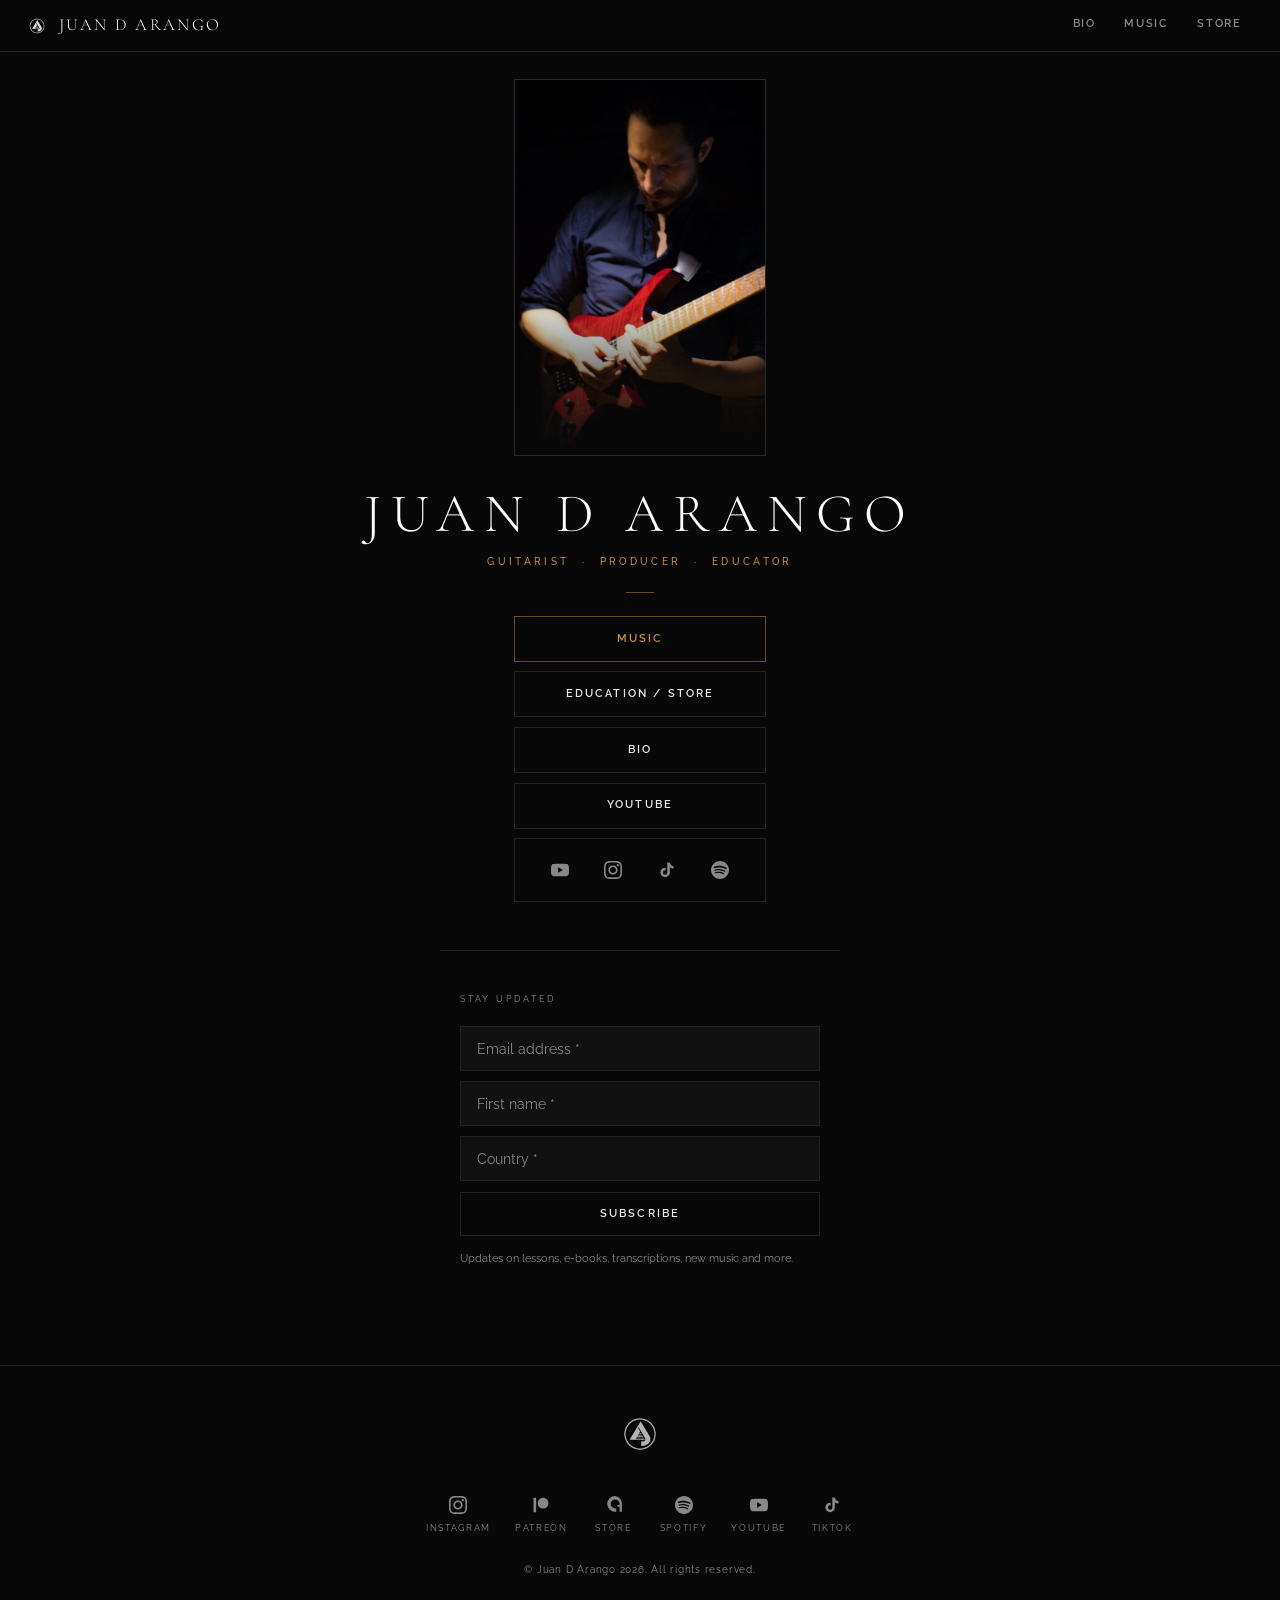
==== index.html @ b907aee5 "Add files via upload" ====
<!DOCTYPE html>
<html lang="en">
<head>
  <meta charset="utf-8" />
  <title>JUAN D ARANGO</title>
  <meta name="description" content="Guitarist, Producer and Educator" />
  <meta name="viewport" content="width=device-width, initial-scale=1.0" />
  <link rel="icon" type="image/png" href="favicon-32x32.png" sizes="32x32" />
  <link rel="apple-touch-icon" href="apple-touch-icon.png" />
  <link rel="preconnect" href="https://fonts.googleapis.com" />
  <link rel="preconnect" href="https://fonts.gstatic.com" crossorigin />
  <link href="https://fonts.googleapis.com/css2?family=Cormorant+Garamond:wght@300;400;600&family=Raleway:wght@300;400;500;600&display=swap" rel="stylesheet" />
  <link rel="stylesheet" href="style.css" />
  <style>

    /* ── NAV BRAND NAME ── */
    .nav-brand {
      font-family: 'Cormorant Garamond', serif;
      font-size: 1.05rem;
      font-weight: 300;
      letter-spacing: 0.14em;
      text-transform: uppercase;
      color: #fff;
      white-space: nowrap;
      line-height: 1;
    }

    /* On very small screens hide the brand text so nav links fit */
    @media (max-width: 420px) {
      .nav-brand { display: none; }
    }

    /* ── HERO ── */
    .hero {
      min-height: 100vh;
      display: flex; flex-direction: column;
      align-items: center; justify-content: center;
      padding: 80px 1.25rem 3rem;
      text-align: center;
    }

    /* Photo frame */
    .hero-photo-wrap {
      position: relative;
      /* fluid: grows to 250px max, shrinks on small screens */
      width: min(250px, 72vw);
      aspect-ratio: 250 / 318;
      margin-bottom: 2rem;
      animation: fadeUp 0.9s ease both;
      flex-shrink: 0;
    }
    .hero-photo-wrap::before {
      content: ''; position: absolute; inset: -1px;
      border: 1px solid #2a2a2a; pointer-events: none; z-index: 1;
    }
    .hero-photo-wrap::after {
      content: ''; position: absolute;
      bottom: 0; left: 0; right: 0; height: 45%;
      background: linear-gradient(to top, var(--bg) 5%, transparent);
      z-index: 2;
    }
    .hero-photo {
      width: 100%; height: 100%;
      object-fit: cover; object-position: center 15%;
      display: block; filter: grayscale(10%);
    }

    /* Text block */
    .hero-content { animation: fadeUp 0.9s 0.2s ease both; width: 100%; }

    @keyframes fadeUp {
      from { opacity: 0; transform: translateY(16px); }
      to   { opacity: 1; transform: translateY(0); }
    }

    .hero-name {
      font-family: 'Cormorant Garamond', serif;
      font-size: clamp(1.8rem, 6.5vw, 3.4rem);
      font-weight: 300; letter-spacing: 0.18em;
      color: #fff; text-transform: uppercase; line-height: 1;
    }
    .hero-sub {
      margin-top: 0.65rem; font-size: clamp(0.55rem, 1.8vw, 0.65rem);
      font-weight: 500; letter-spacing: 0.32em;
      text-transform: uppercase; color: var(--accent);
    }
    .hero-divider {
      width: 28px; height: 1px; background: var(--accent);
      margin: 1.4rem auto; opacity: 0.5;
    }

    /* Button column */
    .btn-group {
      display: flex; flex-direction: column;
      align-items: center; gap: 0.6rem;
      animation: fadeUp 0.9s 0.32s ease both;
      width: 100%;
    }
    .hero-btn {
      display: flex; align-items: center; justify-content: center;
      /* fluid width: fills screen on mobile, caps at 252px on desktop */
      width: min(252px, 88vw);
      padding: 0.72rem 1.5rem; min-height: 46px;
      font-family: 'Raleway', sans-serif;
      font-size: clamp(0.6rem, 2vw, 0.68rem);
      font-weight: 600; letter-spacing: 0.2em;
      text-transform: uppercase; text-decoration: none;
      color: var(--text); border: 1px solid var(--border);
      background: transparent; cursor: pointer;
      transition: border-color 0.2s, background 0.2s, color 0.2s;
      -webkit-tap-highlight-color: transparent;
    }
    .hero-btn:hover,
    .hero-btn:active { border-color: var(--accent); background: var(--accent-dim); color: #fff; }
    .hero-btn-accent { border-color: rgba(200,146,58,0.5); color: var(--accent); }

    /* Subscribe section below hero */
    .subscribe-section {
      max-width: 400px; width: 100%;
      margin: 0 auto; padding: 2.5rem 1.25rem 5rem;
      border-top: 1px solid var(--border);
    }
    .subscribe-section .label { margin-bottom: 1.2rem; }
    .subscribe-form {
      display: flex; flex-direction: column; gap: 0.65rem; width: 100%;
    }
    /* inputs: 1rem font-size prevents iOS auto-zoom */
    .form-input {
      background: #111; border: 1px solid var(--border); color: var(--text);
      padding: 0.75rem 1rem; font-family: 'Raleway', sans-serif;
      font-size: 1rem; width: 100%; outline: none;
      transition: border-color 0.2s;
      -webkit-appearance: none; border-radius: 0;
    }
    .form-input:focus { border-color: var(--accent); }
    .form-input::placeholder { color: var(--muted); font-size: 0.88rem; }
    .subscribe-note { font-size: 0.68rem; color: var(--muted); margin-top: 0.3rem; line-height: 1.5; }


    /* ── HERO SOCIAL ICONS ROW ── */
    .hero-socials {
      display: flex;
      align-items: center;
      justify-content: center;
      gap: 0.6rem;
      /* same width as the buttons above */
      width: min(252px, 88vw);
      /* match the button border to visually frame them */
      border: 1px solid var(--border);
      padding: 0.55rem 0;
      margin-top: 0;
    }
    .hero-social-link {
      display: flex; align-items: center; justify-content: center;
      width: 44px; height: 44px;
      color: var(--muted);
      border-bottom: none !important;
      transition: color 0.2s;
      -webkit-tap-highlight-color: transparent;
      flex-shrink: 0;
    }
    .hero-social-link:hover,
    .hero-social-link:active { color: var(--accent); }
    .hero-social-link svg {
      width: 18px; height: 18px; fill: currentColor;
      pointer-events: none;
    }

    /* Tighten subscribe padding on small screens */
    @media (max-width: 480px) {
      .hero { padding-top: 72px; padding-bottom: 2rem; }
      .hero-sub { letter-spacing: 0.2em; }
      .subscribe-section { padding: 2rem 0.5rem 4rem; }
    }
  </style>
</head>
<body>

<nav>
  <a href="index.html" class="nav-logo">
    <img src="logo192.png" alt="Juan D Arango">
    <span class="nav-brand">Juan D Arango</span>
  </a>
  <a href="bio.html">Bio</a>
  <a href="https://linktr.ee/juandarango" target="_blank">Music</a>
  <a href="store.html">Store</a>
</nav>

<section class="hero">
  <div class="hero-photo-wrap">
    <img class="hero-photo" src="15.jpg" alt="Juan D Arango performing" />
  </div>
  <div class="hero-content">
    <h1 class="hero-name">Juan D Arango</h1>
    <p class="hero-sub">Guitarist &nbsp;·&nbsp; Producer &nbsp;·&nbsp; Educator</p>
    <div class="hero-divider"></div>
    <div class="btn-group">
      <a class="hero-btn hero-btn-accent" href="https://linktr.ee/juandarango" target="_blank">Music</a>
      <a class="hero-btn" href="store.html" target="_self">Education / Store</a>
      <a class="hero-btn" href="bio.html">Bio</a>
      <a class="hero-btn" href="https://www.youtube.com/@JuanDArango" target="_blank">YouTube</a>
      <div class="hero-socials">
        <a href="https://www.youtube.com/@JuanDArango" target="_blank" aria-label="YouTube" class="hero-social-link">
          <svg viewBox="0 0 24 24"><path d="M23.498 6.186a3.016 3.016 0 0 0-2.122-2.136C19.505 3.545 12 3.545 12 3.545s-7.505 0-9.377.505A3.017 3.017 0 0 0 .502 6.186C0 8.07 0 12 0 12s0 3.93.502 5.814a3.016 3.016 0 0 0 2.122 2.136c1.871.505 9.376.505 9.376.505s7.505 0 9.377-.505a3.015 3.015 0 0 0 2.122-2.136C24 15.93 24 12 24 12s0-3.93-.502-5.814zM9.545 15.568V8.432L15.818 12l-6.273 3.568z"/></svg>
        </a>
        <a href="https://www.instagram.com/juan.aol/" target="_blank" aria-label="Instagram" class="hero-social-link">
          <svg viewBox="0 0 24 24"><path d="M12 2.163c3.204 0 3.584.012 4.85.07 3.252.148 4.771 1.691 4.919 4.919.058 1.265.069 1.645.069 4.849 0 3.205-.012 3.584-.069 4.849-.149 3.225-1.664 4.771-4.919 4.919-1.266.058-1.644.07-4.85.07-3.204 0-3.584-.012-4.849-.07-3.26-.149-4.771-1.699-4.919-4.92-.058-1.265-.07-1.644-.07-4.849 0-3.204.013-3.583.07-4.849.149-3.227 1.664-4.771 4.919-4.919 1.266-.057 1.645-.069 4.849-.069zm0-2.163c-3.259 0-3.667.014-4.947.072-4.358.2-6.78 2.618-6.98 6.98-.059 1.281-.073 1.689-.073 4.948 0 3.259.014 3.668.072 4.948.2 4.358 2.618 6.78 6.98 6.98 1.281.058 1.689.072 4.948.072 3.259 0 3.668-.014 4.948-.072 4.354-.2 6.782-2.618 6.979-6.98.059-1.28.073-1.689.073-4.948 0-3.259-.014-3.667-.072-4.947-.196-4.354-2.617-6.78-6.979-6.98-1.281-.059-1.69-.073-4.949-.073zm0 5.838c-3.403 0-6.162 2.759-6.162 6.162s2.759 6.163 6.162 6.163 6.162-2.759 6.162-6.163c0-3.403-2.759-6.162-6.162-6.162zm0 10.162c-2.209 0-4-1.79-4-4 0-2.209 1.791-4 4-4s4 1.791 4 4c0 2.21-1.791 4-4 4zm6.406-11.845c-.796 0-1.441.645-1.441 1.44s.645 1.44 1.441 1.44c.795 0 1.439-.645 1.439-1.44s-.644-1.44-1.439-1.44z"/></svg>
        </a>
        <a href="https://www.tiktok.com/@ahum.music?_r=1&_t=ZS-95D6JWfVumy" target="_blank" aria-label="TikTok" class="hero-social-link">
          <svg viewBox="0 0 24 24"><path d="M19.59 6.69a4.83 4.83 0 0 1-3.77-4.25V2h-3.45v13.67a2.89 2.89 0 0 1-2.88 2.5 2.89 2.89 0 0 1-2.89-2.89 2.89 2.89 0 0 1 2.89-2.89c.28 0 .54.04.79.1V9.01a6.33 6.33 0 0 0-.79-.05 6.34 6.34 0 0 0-6.34 6.34 6.34 6.34 0 0 0 6.34 6.34 6.34 6.34 0 0 0 6.33-6.34V8.69a8.13 8.13 0 0 0 4.77 1.52V6.75a4.85 4.85 0 0 1-1-.06z"/></svg>
        </a>
        <a href="https://open.spotify.com/artist/7cBUWzZg1YbrCXO0m0YnQh" target="_blank" aria-label="Spotify" class="hero-social-link">
          <svg viewBox="0 0 24 24"><path d="M12 0C5.4 0 0 5.4 0 12s5.4 12 12 12 12-5.4 12-12S18.66 0 12 0zm5.521 17.34c-.24.359-.66.48-1.021.24-2.82-1.74-6.36-2.101-10.561-1.141-.418.122-.779-.179-.899-.539-.12-.421.18-.78.54-.9 4.56-1.021 8.52-.6 11.64 1.32.42.18.479.659.301 1.02zm1.44-3.3c-.301.42-.841.6-1.262.3-3.239-1.98-8.159-2.58-11.939-1.38-.479.12-1.02-.12-1.14-.6-.12-.48.12-1.021.6-1.141C9.6 9.9 15 10.561 18.72 12.84c.361.181.54.78.241 1.2zm.12-3.36C15.24 8.4 8.82 8.16 5.16 9.301c-.6.179-1.2-.181-1.38-.721-.18-.601.18-1.2.72-1.381 4.26-1.26 11.28-1.02 15.721 1.621.539.3.719 1.02.419 1.56-.299.421-1.02.599-1.559.3z"/></svg>
        </a>
      </div>
    </div>
  </div>
</section>

<section class="subscribe-section">
  <span class="label">Stay Updated</span>
  <form
    action="https://juandarango.us4.list-manage.com/subscribe/post?u=34073d49955d02f85a9efe89b&amp;id=32242a610a&amp;f_id=001705e9f0"
    method="post" class="subscribe-form validate" target="_blank" novalidate>
    <input type="email" name="EMAIL" class="form-input required email" placeholder="Email address *" required />
    <input type="text"  name="FNAME"   class="form-input required"      placeholder="First name *"    required />
    <input type="text"  name="MMERGE6" class="form-input required"      placeholder="Country *"       required />
    <div style="position:absolute;left:-5000px" aria-hidden="true">
      <input type="text" name="b_34073d49955d02f85a9efe89b_32242a610a" tabindex="-1" value="">
    </div>
    <button type="submit" class="btn" style="width:100%">Subscribe</button>
    <p class="subscribe-note">Updates on lessons, e-books, transcriptions, new music and more.</p>
  </form>
</section>

<footer>
  <div class="footer-logo">
    <a href="index.html"><img src="logo192.png" alt="Juan D Arango"></a>
  </div>
  <div class="social-links">
    <a href="https://www.instagram.com/juan.aol/" target="_blank" aria-label="Instagram">
      <svg viewBox="0 0 24 24"><path d="M12 2.163c3.204 0 3.584.012 4.85.07 3.252.148 4.771 1.691 4.919 4.919.058 1.265.069 1.645.069 4.849 0 3.205-.012 3.584-.069 4.849-.149 3.225-1.664 4.771-4.919 4.919-1.266.058-1.644.07-4.85.07-3.204 0-3.584-.012-4.849-.07-3.26-.149-4.771-1.699-4.919-4.92-.058-1.265-.07-1.644-.07-4.849 0-3.204.013-3.583.07-4.849.149-3.227 1.664-4.771 4.919-4.919 1.266-.057 1.645-.069 4.849-.069zm0-2.163c-3.259 0-3.667.014-4.947.072-4.358.2-6.78 2.618-6.98 6.98-.059 1.281-.073 1.689-.073 4.948 0 3.259.014 3.668.072 4.948.2 4.358 2.618 6.78 6.98 6.98 1.281.058 1.689.072 4.948.072 3.259 0 3.668-.014 4.948-.072 4.354-.2 6.782-2.618 6.979-6.98.059-1.28.073-1.689.073-4.948 0-3.259-.014-3.667-.072-4.947-.196-4.354-2.617-6.78-6.979-6.98-1.281-.059-1.69-.073-4.949-.073zm0 5.838c-3.403 0-6.162 2.759-6.162 6.162s2.759 6.163 6.162 6.163 6.162-2.759 6.162-6.163c0-3.403-2.759-6.162-6.162-6.162zm0 10.162c-2.209 0-4-1.79-4-4 0-2.209 1.791-4 4-4s4 1.791 4 4c0 2.21-1.791 4-4 4zm6.406-11.845c-.796 0-1.441.645-1.441 1.44s.645 1.44 1.441 1.44c.795 0 1.439-.645 1.439-1.44s-.644-1.44-1.439-1.44z"/></svg>
      Instagram
    </a>
    <a href="https://www.patreon.com/juandarango" target="_blank" aria-label="Patreon">
      <svg viewBox="0 0 24 24"><path d="M14.82 2.41c3.96 0 7.18 3.24 7.18 7.21 0 3.96-3.22 7.18-7.18 7.18-3.97 0-7.21-3.22-7.21-7.18 0-3.97 3.24-7.21 7.21-7.21M2 21.6h3.5V2.41H2V21.6z"/></svg>
      Patreon
    </a>
    <a href="https://juandarango.gumroad.com/" target="_blank" aria-label="Store">
      <svg viewBox="0 0 24 24"><path d="M13.5 0A10.5 10.5 0 0 0 3 10.5v.525A10.5 10.5 0 0 0 13.5 21H15v-4.5h-1.5a6 6 0 1 1 6-6V12h-3v2.25h3V21h3v-9A10.5 10.5 0 0 0 13.5 0Z"/></svg>
      Store
    </a>
    <a href="https://open.spotify.com/artist/7cBUWzZg1YbrCXO0m0YnQh" target="_blank" aria-label="Spotify">
      <svg viewBox="0 0 24 24"><path d="M12 0C5.4 0 0 5.4 0 12s5.4 12 12 12 12-5.4 12-12S18.66 0 12 0zm5.521 17.34c-.24.359-.66.48-1.021.24-2.82-1.74-6.36-2.101-10.561-1.141-.418.122-.779-.179-.899-.539-.12-.421.18-.78.54-.9 4.56-1.021 8.52-.6 11.64 1.32.42.18.479.659.301 1.02zm1.44-3.3c-.301.42-.841.6-1.262.3-3.239-1.98-8.159-2.58-11.939-1.38-.479.12-1.02-.12-1.14-.6-.12-.48.12-1.021.6-1.141C9.6 9.9 15 10.561 18.72 12.84c.361.181.54.78.241 1.2zm.12-3.36C15.24 8.4 8.82 8.16 5.16 9.301c-.6.179-1.2-.181-1.38-.721-.18-.601.18-1.2.72-1.381 4.26-1.26 11.28-1.02 15.721 1.621.539.3.719 1.02.419 1.56-.299.421-1.02.599-1.559.3z"/></svg>
      Spotify
    </a>
    <a href="https://www.youtube.com/@JuanDArango" target="_blank" aria-label="YouTube">
      <svg viewBox="0 0 24 24"><path d="M23.498 6.186a3.016 3.016 0 0 0-2.122-2.136C19.505 3.545 12 3.545 12 3.545s-7.505 0-9.377.505A3.017 3.017 0 0 0 .502 6.186C0 8.07 0 12 0 12s0 3.93.502 5.814a3.016 3.016 0 0 0 2.122 2.136c1.871.505 9.376.505 9.376.505s7.505 0 9.377-.505a3.015 3.015 0 0 0 2.122-2.136C24 15.93 24 12 24 12s0-3.93-.502-5.814zM9.545 15.568V8.432L15.818 12l-6.273 3.568z"/></svg>
      YouTube
    </a>
    <a href="https://www.tiktok.com/@ahum.music?_r=1&_t=ZS-95D6JWfVumy" target="_blank" aria-label="TikTok">
      <svg viewBox="0 0 24 24"><path d="M19.59 6.69a4.83 4.83 0 0 1-3.77-4.25V2h-3.45v13.67a2.89 2.89 0 0 1-2.88 2.5 2.89 2.89 0 0 1-2.89-2.89 2.89 2.89 0 0 1 2.89-2.89c.28 0 .54.04.79.1V9.01a6.33 6.33 0 0 0-.79-.05 6.34 6.34 0 0 0-6.34 6.34 6.34 6.34 0 0 0 6.34 6.34 6.34 6.34 0 0 0 6.33-6.34V8.69a8.13 8.13 0 0 0 4.77 1.52V6.75a4.85 4.85 0 0 1-1-.06z"/></svg>
      TikTok
    </a>
  </div>
  <p class="footer-copy">© Juan D Arango 2026. All rights reserved.</p>
</footer>

</body>
</html>
---- style.css ----
/* ── JUAN D ARANGO — Responsive Styles ── */
*, *::before, *::after { box-sizing: border-box; margin: 0; padding: 0; }

:root {
  --bg: #080808; --surface: #111; --border: #222;
  --text: #e8e8e8; --muted: #888; --accent: #c8923a;
  --accent-dim: rgba(200,146,58,0.14);
}

html { scroll-behavior: smooth; -webkit-text-size-adjust: 100%; }

body {
  background: var(--bg); color: var(--text);
  font-family: 'Raleway', sans-serif; min-height: 100vh; line-height: 1.7;
  /* prevent horizontal scroll */
  overflow-x: hidden;
}

/* ── NAV ── */
nav {
  position: fixed; top: 0; left: 0; right: 0; z-index: 100;
  display: flex; align-items: center;
  padding: 0 1.5rem; height: 52px;
  background: rgba(8,8,8,0.97); backdrop-filter: blur(14px);
  border-bottom: 1px solid var(--border);
}
nav a {
  color: var(--muted); text-decoration: none;
  font-size: 0.68rem; font-weight: 600;
  letter-spacing: 0.15em; text-transform: uppercase;
  padding: 0 0.9rem; height: 100%;
  display: flex; align-items: center;
  border-bottom: 2px solid transparent;
  /* good touch target */
  min-height: 44px;
  transition: color 0.2s, border-color 0.2s;
  white-space: nowrap;
}
nav a:hover { color: var(--text); border-bottom-color: var(--accent); }
nav .nav-logo {
  margin-right: auto; padding-left: 0; border: none !important;
  display: flex; align-items: center; gap: 0.55rem;
}
nav .nav-logo img { height: 26px; display: block; flex-shrink: 0; }
nav .nav-logo:hover { border-bottom-color: transparent !important; }
.nav-brand {
  font-family: 'Cormorant Garamond', serif;
  font-size: 1rem; font-weight: 300;
  letter-spacing: 0.13em; text-transform: uppercase;
  color: #fff; white-space: nowrap; line-height: 1;
  /* Don't inherit the nav-link border-bottom transition */
  border-bottom: none !important;
}

/* ── PAGE WRAPPER ── */
.page { max-width: 780px; margin: 0 auto; padding: 88px 1.25rem 5rem; }

/* ── TYPOGRAPHY ── */
h1 {
  font-family: 'Cormorant Garamond', serif; font-weight: 300;
  font-size: clamp(1.9rem, 5vw, 2.8rem); letter-spacing: 0.1em;
  text-transform: uppercase; color: #fff; margin-bottom: 0.4rem;
}
h2 {
  font-family: 'Cormorant Garamond', serif; font-weight: 300;
  font-size: clamp(1.3rem, 4vw, 1.6rem); letter-spacing: 0.06em;
  text-transform: uppercase; color: #fff; margin-bottom: 1.2rem;
}
h3 {
  font-family: 'Raleway', sans-serif; font-size: 0.7rem; font-weight: 600;
  letter-spacing: 0.2em; text-transform: uppercase; color: var(--accent); margin-bottom: 0.8rem;
}
p { font-size: 0.9rem; color: #bbb; margin-bottom: 1.1rem; line-height: 1.75; }
a { color: #9898cc; text-decoration: none; transition: color 0.2s; }
a:hover { color: var(--accent); }
hr { border: none; border-top: 1px solid var(--border); margin: 2rem 0; }
.label {
  font-size: 0.58rem; letter-spacing: 0.3em; text-transform: uppercase;
  color: var(--muted); display: block; margin-bottom: 0.4rem;
}

/* ── BUTTONS ── */
.btn {
  display: inline-block; padding: 0.7rem 1.8rem;
  font-family: 'Raleway', sans-serif; font-size: 0.68rem; font-weight: 600;
  letter-spacing: 0.2em; text-transform: uppercase; text-decoration: none;
  color: var(--text); border: 1px solid var(--border); background: transparent;
  cursor: pointer; text-align: center;
  /* good touch target */
  min-height: 44px; display: inline-flex; align-items: center; justify-content: center;
  transition: border-color 0.2s, background 0.2s, color 0.2s;
  -webkit-tap-highlight-color: transparent;
}
.btn:hover { border-color: var(--accent); background: var(--accent-dim); color: #fff; }
.btn-accent { border-color: rgba(200,146,58,0.55); color: var(--accent); }
.btn-sm {
  padding: 0.52rem 1.1rem; font-size: 0.64rem;
  min-height: 40px; letter-spacing: 0.15em;
}

/* ── PROFILE IMAGE ── */
.profile-img {
  width: 110px; height: 110px; border-radius: 50%;
  object-fit: cover; object-position: center 10%;
  border: 1px solid var(--border);
  float: right; margin: 0 0 1.5rem 1.5rem;
  flex-shrink: 0;
}

/* ── PAGE HEADER (logo + title) ── */
.page-header { display: flex; align-items: center; gap: 1rem; margin-bottom: 1rem; flex-wrap: wrap; }
.page-header-logo { height: 44px; opacity: 0.75; flex-shrink: 0; }

/* ── LANG TOGGLE ── */
.lang-toggle { margin-bottom: 2rem; }

/* ── SUBSCRIBE BLOCK ── */
.subscribe-block {
  border-top: 1px solid var(--border);
  padding-top: 2rem; margin-top: 2.5rem;
  /* ensure it clears the floated profile image */
  clear: both;
}
.subscribe-block .label { margin-bottom: 1rem; }
.subscribe-form { display: flex; flex-direction: column; gap: 0.65rem; max-width: 400px; width: 100%; }

/* ── FORM INPUTS ──
   font-size: 1rem (16px) prevents iOS auto-zoom on focus */
.form-input {
  background: var(--surface); border: 1px solid var(--border); color: var(--text);
  padding: 0.75rem 1rem;
  font-family: 'Raleway', sans-serif;
  font-size: 1rem;           /* ← prevents iOS zoom */
  width: 100%;               /* ← fills container */
  outline: none; transition: border-color 0.2s;
  -webkit-appearance: none;  /* ← removes iOS default styling */
  border-radius: 0;          /* ← removes iOS rounded corners */
}
.form-input:focus { border-color: var(--accent); }
.form-input::placeholder { color: var(--muted); font-size: 0.88rem; }
.subscribe-note { font-size: 0.68rem; color: var(--muted); margin-top: 0.3rem; line-height: 1.5; }

/* ── STORE LINKS ── */
.store-links {
  display: flex; flex-direction: column;
  gap: 1px; background: var(--border);
  border: 1px solid var(--border); margin-bottom: 2rem;
}
.store-link-row {
  background: var(--bg); padding: 1.4rem 1.5rem;
  display: flex; align-items: center; justify-content: space-between; gap: 1rem;
  text-decoration: none;
  /* touch target */
  min-height: 72px;
  transition: background 0.2s;
  -webkit-tap-highlight-color: transparent;
}
.store-link-row:hover,
.store-link-row:active { background: var(--surface); }
.store-link-info h4 {
  font-family: 'Raleway', sans-serif; font-size: 0.78rem; font-weight: 600;
  letter-spacing: 0.1em; text-transform: uppercase; color: #fff; margin-bottom: 0.25rem;
}
.store-link-info p { font-size: 0.76rem; color: var(--muted); margin: 0; line-height: 1.5; }
.store-link-arrow {
  color: var(--accent); font-size: 1.1rem; opacity: 0.6; flex-shrink: 0;
  transition: opacity 0.2s, transform 0.2s;
}
.store-link-row:hover .store-link-arrow { opacity: 1; transform: translateX(3px); }

/* ── FOOTER ── */
footer {
  background: var(--bg); border-top: 1px solid var(--border);
  padding: 2.5rem 1.25rem 2rem; text-align: center;
}
.footer-logo { margin-bottom: 1.5rem; }
.footer-logo img { height: 56px; display: inline-block; opacity: 0.82; transition: opacity 0.2s; }
.footer-logo img:hover { opacity: 1; }
.social-links {
  display: flex; justify-content: center;
  gap: 1.5rem; margin-bottom: 1.5rem; flex-wrap: wrap;
}
.social-links a {
  color: var(--muted); text-decoration: none; font-size: 0.58rem;
  letter-spacing: 0.18em; text-transform: uppercase;
  transition: color 0.2s; display: flex; flex-direction: column;
  align-items: center; gap: 0.4rem;
  /* touch target */
  min-width: 44px; min-height: 44px; justify-content: center;
  -webkit-tap-highlight-color: transparent;
}
.social-links a:hover { color: var(--accent); }
.social-links svg { width: 18px; height: 18px; fill: currentColor; }
.footer-copy { font-size: 0.6rem; color: var(--muted); letter-spacing: 0.08em; }


/* ── HERO SOCIAL ICONS ROW (index.html only) ── */
.hero-socials {
  display: flex;
  align-items: center;
  justify-content: center;
  gap: 0.6rem;
  width: min(252px, 88vw);
  border: 1px solid var(--border);
  padding: 0.55rem 0;
}
.hero-social-link {
  display: flex; align-items: center; justify-content: center;
  width: 44px; height: 44px;           /* minimum touch target */
  color: var(--muted);
  border-bottom: none !important;
  transition: color 0.2s;
  -webkit-tap-highlight-color: transparent;
  flex-shrink: 0;
}
.hero-social-link:hover,
.hero-social-link:active { color: var(--accent); }
.hero-social-link svg {
  width: 18px; height: 18px;
  fill: currentColor; pointer-events: none;
}

/* ════════════════════════════════
   RESPONSIVE BREAKPOINTS
   ════════════════════════════════ */

/* ── Tablet / large mobile (≤ 768px) ── */
@media (max-width: 768px) {
  .page { padding: 76px 1.25rem 4rem; }
  nav { padding: 0 1rem; }
  nav a { padding: 0 0.7rem; letter-spacing: 0.1em; }
}

/* ── Small mobile (≤ 480px) ── */
@media (max-width: 480px) {
  nav { padding: 0 0.75rem; }
  nav a { padding: 0 0.55rem; font-size: 0.62rem; letter-spacing: 0.06em; }
  nav .nav-logo img { height: 22px; }
  /* Hide brand text below 420px so nav links still fit */
  .nav-brand { display: none; }

  .page { padding: 72px 1rem 4rem; }

  h1 { font-size: clamp(1.7rem, 8vw, 2.2rem); letter-spacing: 0.08em; }

  /* Profile pic stops floating, centers above text */
  .profile-img {
    float: none; display: block;
    margin: 0 auto 1.5rem;
    width: 100px; height: 100px;
  }

  /* Page header stacks vertically */
  .page-header { flex-direction: column; align-items: flex-start; gap: 0.5rem; }
  .page-header-logo { height: 38px; }

  /* Subscribe form full width */
  .subscribe-form { max-width: 100%; }

  /* Store rows stack */
  .store-link-row {
    flex-direction: column; align-items: flex-start;
    gap: 0.5rem; padding: 1.2rem 1rem;
  }
  .store-link-arrow { display: none; }

  /* Footer social icons: smaller gap, hide text labels */
  .social-links { gap: 1rem; }
  .social-links a { font-size: 0; letter-spacing: 0; }   /* hide text */
  .social-links svg { width: 22px; height: 22px; }       /* bigger icon */

  footer { padding: 2rem 1rem 1.5rem; }
}

/* ── Very small (≤ 360px) ── */
@media (max-width: 360px) {
  nav a:not(.nav-logo) { padding: 0 0.4rem; font-size: 0.58rem; }
}
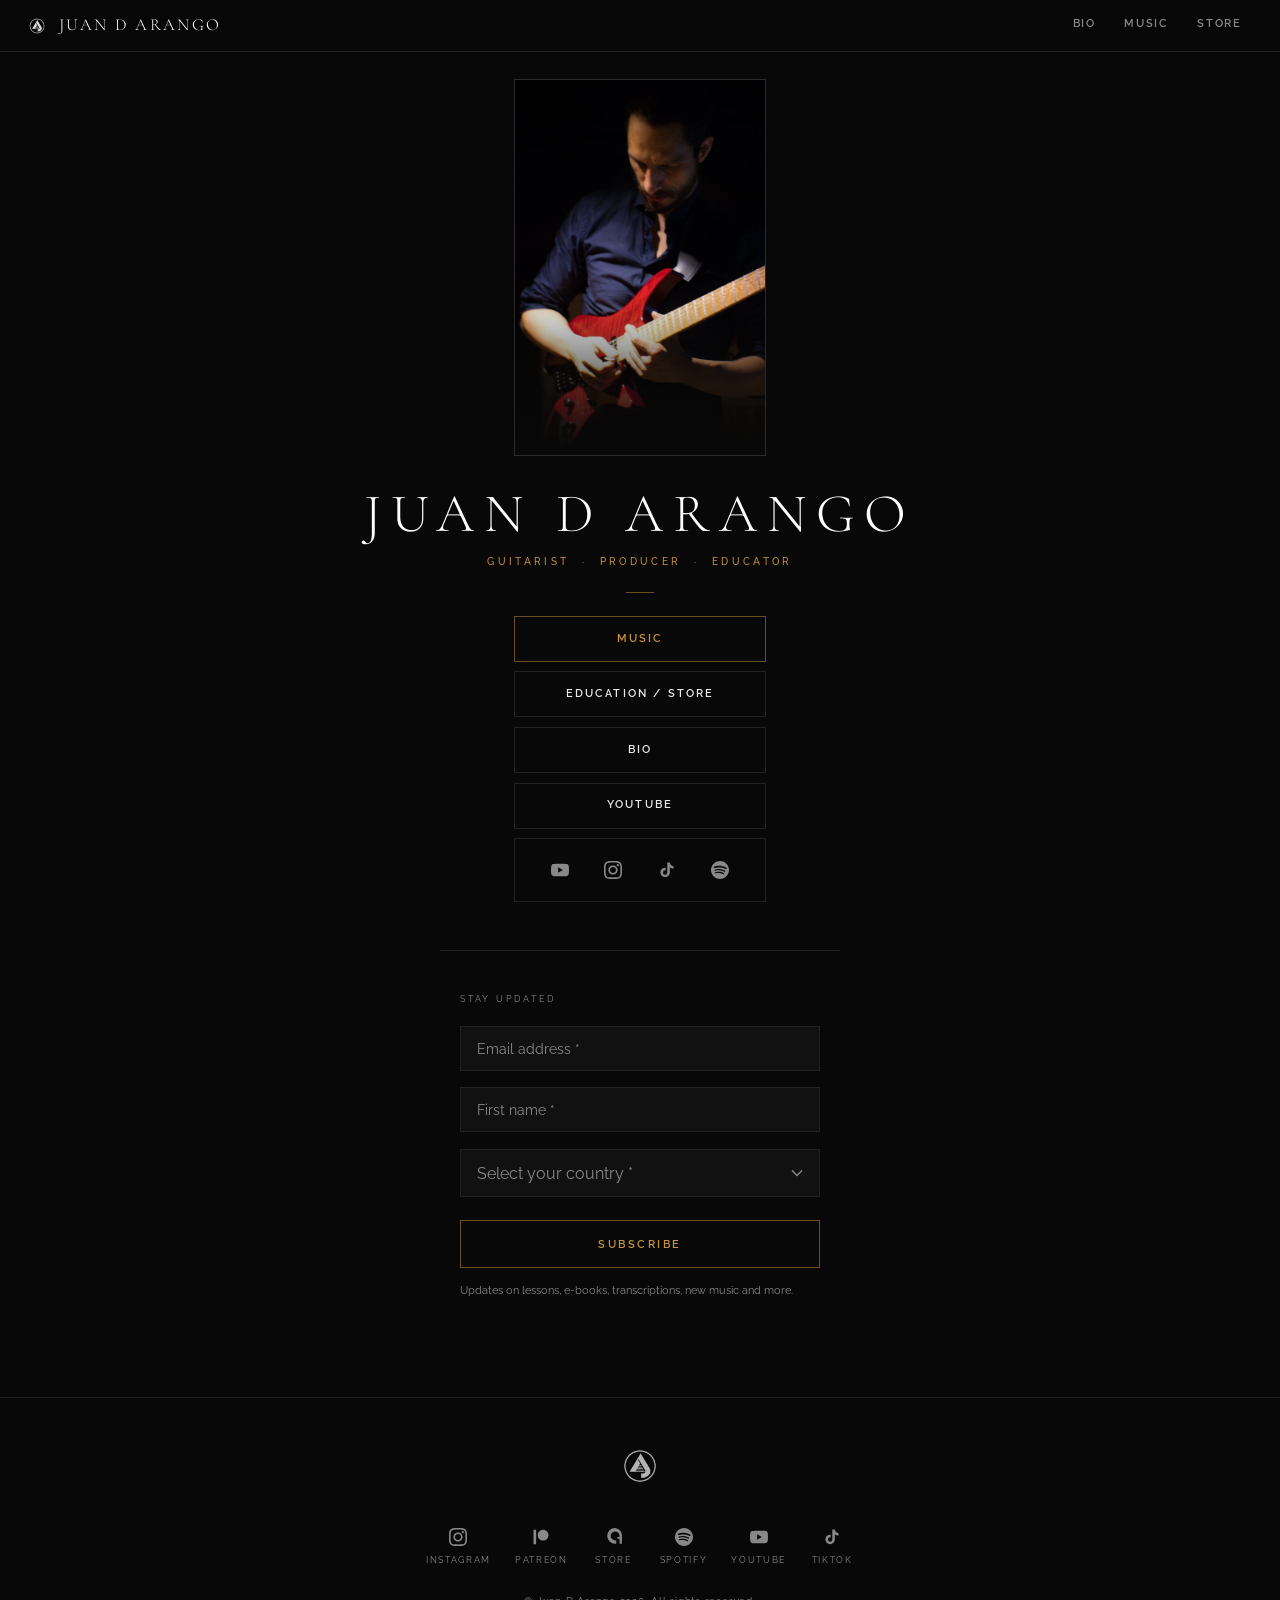
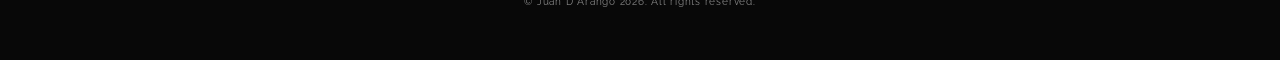
==== commit 29d7749b: "Add files via upload" ====
--- a/index.html
+++ b/index.html
@@ -172,7 +172,94 @@
       .hero-sub { letter-spacing: 0.2em; }
       .subscribe-section { padding: 2rem 0.5rem 4rem; }
     }
+
+    /* ── SUBSCRIBE FORM — modern, inline (sends to Mailchimp in the background) ── */
+    .sub-field { position: relative; }
+
+    /* Country dropdown styled to match the inputs */
+    .form-select {
+      -webkit-appearance: none; -moz-appearance: none; appearance: none;
+      min-height: 48px; cursor: pointer; color: var(--text);
+      background-color: #111;
+      background-image: url("data:image/svg+xml,%3Csvg xmlns='http://www.w3.org/2000/svg' width='12' height='8' viewBox='0 0 12 8'%3E%3Cpath fill='none' stroke='%23888' stroke-width='1.5' d='M1 1.5 6 6.5 11 1.5'/%3E%3C/svg%3E");
+      background-repeat: no-repeat; background-position: right 1rem center;
+      padding-right: 2.6rem;
+    }
+    .form-select.is-placeholder { color: var(--muted); }
+    .form-select option { color: #e8e8e8; background: #111; }
+
+    /* Inline field errors */
+    .sub-error {
+      display: block; font-size: 0.7rem; color: #cf6a4c; letter-spacing: 0.02em;
+      margin-top: 0.4rem; opacity: 0; transform: translateY(-2px);
+      transition: opacity 0.2s, transform 0.2s;
+    }
+    .sub-field.has-error .form-input { border-color: #cf6a4c; }
+    .sub-field.has-error .sub-error { opacity: 1; transform: none; }
+    .sub-shake { animation: subShake 0.35s ease; }
+    @keyframes subShake {
+      0%,100% { transform: translateX(0); }
+      20% { transform: translateX(-5px); } 40% { transform: translateX(5px); }
+      60% { transform: translateX(-3px); } 80% { transform: translateX(3px); }
+    }
+
+    /* Submit button: gold fills up on hover, spinner while sending */
+    .sub-button {
+      position: relative; width: 100%; margin-top: 0.35rem; min-height: 48px;
+      padding: 0.85rem 1.5rem; font-family: 'Raleway', sans-serif;
+      font-size: clamp(0.62rem, 2vw, 0.7rem); font-weight: 600;
+      letter-spacing: 0.22em; text-transform: uppercase; color: var(--accent);
+      background: transparent; border: 1px solid rgba(200,146,58,0.5);
+      cursor: pointer; overflow: hidden; -webkit-tap-highlight-color: transparent;
+      transition: color 0.35s ease, border-color 0.35s ease;
+    }
+    .sub-button::before {
+      content: ''; position: absolute; inset: 0; background: var(--accent);
+      transform: translateY(101%); z-index: 0;
+      transition: transform 0.4s cubic-bezier(0.7, 0, 0.2, 1);
+    }
+    .sub-button:hover, .sub-button:focus-visible { color: #080808; border-color: var(--accent); }
+    .sub-button:hover::before, .sub-button:focus-visible::before { transform: translateY(0); }
+    .sub-button-label { position: relative; z-index: 1; }
+    .sub-button.is-loading { pointer-events: none; }
+    .sub-button.is-loading .sub-button-label { visibility: hidden; }
+    .sub-spinner {
+      position: absolute; top: 50%; left: 50%; width: 16px; height: 16px;
+      margin: -8px 0 0 -8px; border: 2px solid rgba(200,146,58,0.3);
+      border-top-color: var(--accent); border-radius: 50%; opacity: 0; z-index: 1;
+    }
+    .sub-button.is-loading .sub-spinner { opacity: 1; animation: subSpin 0.7s linear infinite; }
+    @keyframes subSpin { to { transform: rotate(360deg); } }
+
+    /* Top-level message (already subscribed / error) */
+    .sub-feedback { font-size: 0.72rem; letter-spacing: 0.02em; margin-top: 0.7rem; line-height: 1.5; }
+    .sub-feedback.is-warn { color: #cf9a4c; }
+    .sub-feedback.is-error { color: #cf6a4c; }
+
+    /* Success panel (replaces the form, no new tab) */
+    .subscribe-success { text-align: center; padding: 0.5rem 0 0.25rem; animation: subFade 0.5s ease both; }
+    @keyframes subFade { from { opacity: 0; transform: translateY(8px); } to { opacity: 1; transform: none; } }
+    .success-ring {
+      width: 52px; height: 52px; border-radius: 50%;
+      border: 1px solid rgba(200,146,58,0.5);
+      display: flex; align-items: center; justify-content: center; margin: 0 auto 1rem;
+    }
+    .success-check { width: 24px; height: 24px; }
+    .success-check path {
+      fill: none; stroke: var(--accent); stroke-width: 2;
+      stroke-linecap: round; stroke-linejoin: round;
+      stroke-dasharray: 30; stroke-dashoffset: 30;
+      animation: subDraw 0.5s 0.15s ease forwards;
+    }
+    @keyframes subDraw { to { stroke-dashoffset: 0; } }
+    .success-title {
+      font-family: 'Cormorant Garamond', serif; font-size: 1.4rem; font-weight: 300;
+      letter-spacing: 0.08em; text-transform: uppercase; color: #fff; margin-bottom: 0.4rem;
+    }
+    .success-sub { font-size: 0.8rem; color: #aaa; line-height: 1.55; margin: 0; }
   </style>
+  <!-- Mailchimp Connected Site -->
+  <script id="mcjs">!function(c,h,i,m,p){m=c.createElement(h),p=c.getElementsByTagName(h)[0],m.async=1,m.src=i,p.parentNode.insertBefore(m,p)}(document,"script","https://chimpstatic.com/mcjs-connected/js/users/34073d49955d02f85a9efe89b/a3cc4bc0c7d71db1e49f2e972.js");</script>
 </head>
 <body>
 
@@ -219,18 +306,38 @@
 
 <section class="subscribe-section">
   <span class="label">Stay Updated</span>
-  <form
-    action="https://juandarango.us4.list-manage.com/subscribe/post?u=34073d49955d02f85a9efe89b&amp;id=32242a610a&amp;f_id=001705e9f0"
-    method="post" class="subscribe-form validate" target="_blank" novalidate>
-    <input type="email" name="EMAIL" class="form-input required email" placeholder="Email address *" required />
-    <input type="text"  name="FNAME"   class="form-input required"      placeholder="First name *"    required />
-    <input type="text"  name="MMERGE6" class="form-input required"      placeholder="Country *"       required />
+  <form id="subscribe-form" class="subscribe-form" novalidate>
+    <div class="sub-field">
+      <input type="email" id="sub-email" name="EMAIL" class="form-input" placeholder="Email address *" autocomplete="email" />
+      <span class="sub-error" id="err-email"></span>
+    </div>
+    <div class="sub-field">
+      <input type="text" id="sub-fname" name="FNAME" class="form-input" placeholder="First name *" autocomplete="given-name" />
+      <span class="sub-error" id="err-fname"></span>
+    </div>
+    <div class="sub-field">
+      <select id="sub-country" name="MMERGE6" class="form-input form-select is-placeholder" autocomplete="country-name" aria-label="Country">
+        <option value="" disabled selected>Select your country *</option>
+      </select>
+      <span class="sub-error" id="err-country"></span>
+    </div>
     <div style="position:absolute;left:-5000px" aria-hidden="true">
-      <input type="text" name="b_34073d49955d02f85a9efe89b_32242a610a" tabindex="-1" value="">
+      <input type="text" name="b_34073d49955d02f85a9efe89b_32242a610a" tabindex="-1" value="" autocomplete="off" />
     </div>
-    <button type="submit" class="btn" style="width:100%">Subscribe</button>
+    <button type="submit" id="sub-button" class="sub-button">
+      <span class="sub-button-label">Subscribe</span>
+      <span class="sub-spinner" aria-hidden="true"></span>
+    </button>
+    <p class="sub-feedback" id="sub-feedback" role="status" aria-live="polite" hidden></p>
     <p class="subscribe-note">Updates on lessons, e-books, transcriptions, new music and more.</p>
   </form>
+  <div class="subscribe-success" id="subscribe-success" role="status" aria-live="polite" hidden>
+    <div class="success-ring">
+      <svg class="success-check" viewBox="0 0 24 24" aria-hidden="true"><path d="M4 12.5 L10 18.5 L20 6.5" /></svg>
+    </div>
+    <p class="success-title">You're on the list</p>
+    <p class="success-sub" id="success-sub">Check your inbox to confirm your subscription.</p>
+  </div>
 </section>
 
 <footer>
@@ -266,6 +373,143 @@
   <p class="footer-copy">© Juan D Arango 2026. All rights reserved.</p>
 </footer>
 
+<script>
+(function () {
+  var form = document.getElementById('subscribe-form');
+  if (!form) return;
+
+  var emailEl   = document.getElementById('sub-email');
+  var fnameEl   = document.getElementById('sub-fname');
+  var countryEl = document.getElementById('sub-country');
+  var button    = document.getElementById('sub-button');
+  var feedback  = document.getElementById('sub-feedback');
+  var successEl = document.getElementById('subscribe-success');
+  var successSub = document.getElementById('success-sub');
+  var loadedAt  = Date.now();
+
+  var COUNTRIES = ["Afghanistan","Albania","Algeria","Andorra","Angola","Antigua and Barbuda","Argentina","Armenia","Australia","Austria","Azerbaijan","Bahamas","Bahrain","Bangladesh","Barbados","Belarus","Belgium","Belize","Benin","Bhutan","Bolivia","Bosnia and Herzegovina","Botswana","Brazil","Brunei","Bulgaria","Burkina Faso","Burundi","Cabo Verde","Cambodia","Cameroon","Canada","Central African Republic","Chad","Chile","China","Colombia","Comoros","Congo (Republic)","Congo (DRC)","Costa Rica","Côte d'Ivoire","Croatia","Cuba","Cyprus","Czechia","Denmark","Djibouti","Dominica","Dominican Republic","Ecuador","Egypt","El Salvador","Equatorial Guinea","Eritrea","Estonia","Eswatini","Ethiopia","Fiji","Finland","France","Gabon","Gambia","Georgia","Germany","Ghana","Greece","Grenada","Guatemala","Guinea","Guinea-Bissau","Guyana","Haiti","Honduras","Hungary","Iceland","India","Indonesia","Iran","Iraq","Ireland","Israel","Italy","Jamaica","Japan","Jordan","Kazakhstan","Kenya","Kiribati","Kosovo","Kuwait","Kyrgyzstan","Laos","Latvia","Lebanon","Lesotho","Liberia","Libya","Liechtenstein","Lithuania","Luxembourg","Madagascar","Malawi","Malaysia","Maldives","Mali","Malta","Marshall Islands","Mauritania","Mauritius","Mexico","Micronesia","Moldova","Monaco","Mongolia","Montenegro","Morocco","Mozambique","Myanmar","Namibia","Nauru","Nepal","Netherlands","New Zealand","Nicaragua","Niger","Nigeria","North Korea","North Macedonia","Norway","Oman","Pakistan","Palau","Palestine","Panama","Papua New Guinea","Paraguay","Peru","Philippines","Poland","Portugal","Qatar","Romania","Russia","Rwanda","Saint Kitts and Nevis","Saint Lucia","Saint Vincent and the Grenadines","Samoa","San Marino","Sao Tome and Principe","Saudi Arabia","Senegal","Serbia","Seychelles","Sierra Leone","Singapore","Slovakia","Slovenia","Solomon Islands","Somalia","South Africa","South Korea","South Sudan","Spain","Sri Lanka","Sudan","Suriname","Sweden","Switzerland","Syria","Taiwan","Tajikistan","Tanzania","Thailand","Timor-Leste","Togo","Tonga","Trinidad and Tobago","Tunisia","Turkey","Turkmenistan","Tuvalu","Uganda","Ukraine","United Arab Emirates","United Kingdom","United States","Uruguay","Uzbekistan","Vanuatu","Vatican City","Venezuela","Vietnam","Yemen","Zambia","Zimbabwe"];
+
+  var frag = document.createDocumentFragment();
+  for (var i = 0; i < COUNTRIES.length; i++) {
+    var opt = document.createElement('option');
+    opt.value = COUNTRIES[i];
+    opt.textContent = COUNTRIES[i];
+    frag.appendChild(opt);
+  }
+  countryEl.appendChild(frag);
+
+  function syncPlaceholder() {
+    if (countryEl.value === '') countryEl.classList.add('is-placeholder');
+    else countryEl.classList.remove('is-placeholder');
+  }
+  syncPlaceholder();
+
+  var fields = [
+    { el: emailEl,   id: 'err-email',   test: function (v) { return /^[^\s@]+@[^\s@]+\.[^\s@]+$/.test(v.trim()); }, msg: 'Please enter a valid email address.' },
+    { el: fnameEl,   id: 'err-fname',   test: function (v) { return v.trim().length > 0; }, msg: 'Please enter your first name.' },
+    { el: countryEl, id: 'err-country', test: function (v) { return v.trim().length > 0; }, msg: 'Please select your country.' }
+  ];
+
+  function wrapOf(el) { return el.closest('.sub-field'); }
+  function clearError(el) {
+    var w = wrapOf(el); if (!w) return;
+    w.classList.remove('has-error', 'sub-shake');
+    var e = w.querySelector('.sub-error'); if (e) e.textContent = '';
+  }
+  function setError(f) {
+    var w = wrapOf(f.el); if (!w) return;
+    w.classList.remove('sub-shake'); void w.offsetWidth;
+    w.classList.add('has-error', 'sub-shake');
+    var e = document.getElementById(f.id); if (e) e.textContent = f.msg;
+  }
+  function clearAll() { fields.forEach(function (f) { clearError(f.el); }); hideFeedback(); }
+  function validate() {
+    var firstBad = null;
+    fields.forEach(function (f) { if (!f.test(f.el.value)) { setError(f); if (!firstBad) firstBad = f.el; } });
+    if (firstBad) { firstBad.focus(); return false; }
+    return true;
+  }
+
+  [emailEl, fnameEl].forEach(function (el) {
+    el.addEventListener('input', function () {
+      var f = fields.find(function (x) { return x.el === el; });
+      if (wrapOf(el).classList.contains('has-error') && f && f.test(el.value)) clearError(el);
+    });
+  });
+  countryEl.addEventListener('change', function () { syncPlaceholder(); clearError(countryEl); });
+
+  function setLoading(on) {
+    if (on) { button.classList.add('is-loading'); button.disabled = true; }
+    else { button.classList.remove('is-loading'); button.disabled = false; }
+  }
+  function showFeedback(text, kind) {
+    feedback.textContent = text;
+    feedback.className = 'sub-feedback ' + (kind === 'warn' ? 'is-warn' : 'is-error');
+    feedback.hidden = false;
+  }
+  function hideFeedback() { feedback.hidden = true; feedback.textContent = ''; }
+  function showSuccess(msg) {
+    if (successSub) {
+      successSub.textContent = /confirm|email/i.test(msg || '')
+        ? 'Check your inbox to confirm your subscription.'
+        : "You're all set — thanks for subscribing.";
+    }
+    form.style.display = 'none';
+    successEl.hidden = false;
+  }
+
+  function mcJsonp(url, cb) {
+    var cbName = 'mcjsonp_' + Date.now() + '_' + Math.floor(Math.random() * 1e6);
+    var script = document.createElement('script');
+    var done = false;
+    var timer = setTimeout(function () { finish({ result: 'error', msg: 'timeout' }); }, 12000);
+    function cleanup() {
+      clearTimeout(timer);
+      try { delete window[cbName]; } catch (e) { window[cbName] = undefined; }
+      if (script.parentNode) script.parentNode.removeChild(script);
+    }
+    function finish(data) { if (done) return; done = true; cleanup(); cb(data); }
+    window[cbName] = function (data) { finish(data); };
+    script.onerror = function () { finish({ result: 'error', msg: 'network' }); };
+    script.src = url + (url.indexOf('?') > -1 ? '&' : '?') + 'c=' + cbName;
+    document.body.appendChild(script);
+  }
+
+  form.addEventListener('submit', function (e) {
+    e.preventDefault();
+    clearAll();
+
+    var hp = form.querySelector('input[name^="b_"]');
+    if (hp && hp.value !== '') return;           // honeypot tripped → bot
+    if (Date.now() - loadedAt < 1000) return;    // instant submit → bot
+    if (!validate()) return;
+
+    setLoading(true);
+    var base = 'https://juandarango.us4.list-manage.com/subscribe/post-json?u=34073d49955d02f85a9efe89b&id=32242a610a';
+    var params =
+      '&EMAIL='   + encodeURIComponent(emailEl.value.trim()) +
+      '&FNAME='   + encodeURIComponent(fnameEl.value.trim()) +
+      '&MMERGE6=' + encodeURIComponent(countryEl.value.trim()) +
+      '&b_34073d49955d02f85a9efe89b_32242a610a=';
+
+    mcJsonp(base + params, function (data) {
+      setLoading(false);
+      if (data && data.result === 'success') {
+        showSuccess(data.msg);
+        return;
+      }
+      var clean = ((data && data.msg) ? String(data.msg) : '').replace(/<[^>]*>/g, '').trim();
+      if (/already subscribed/i.test(clean)) {
+        showFeedback('This email is already on the list — thanks for being here.', 'warn');
+      } else if (/too many/i.test(clean)) {
+        showFeedback('Too many attempts right now. Please try again in a little while.', 'error');
+      } else {
+        showFeedback("That didn't go through. Please check your details and try again.", 'error');
+      }
+    });
+  });
+})();
+</script>
 </body>
 </html>
 
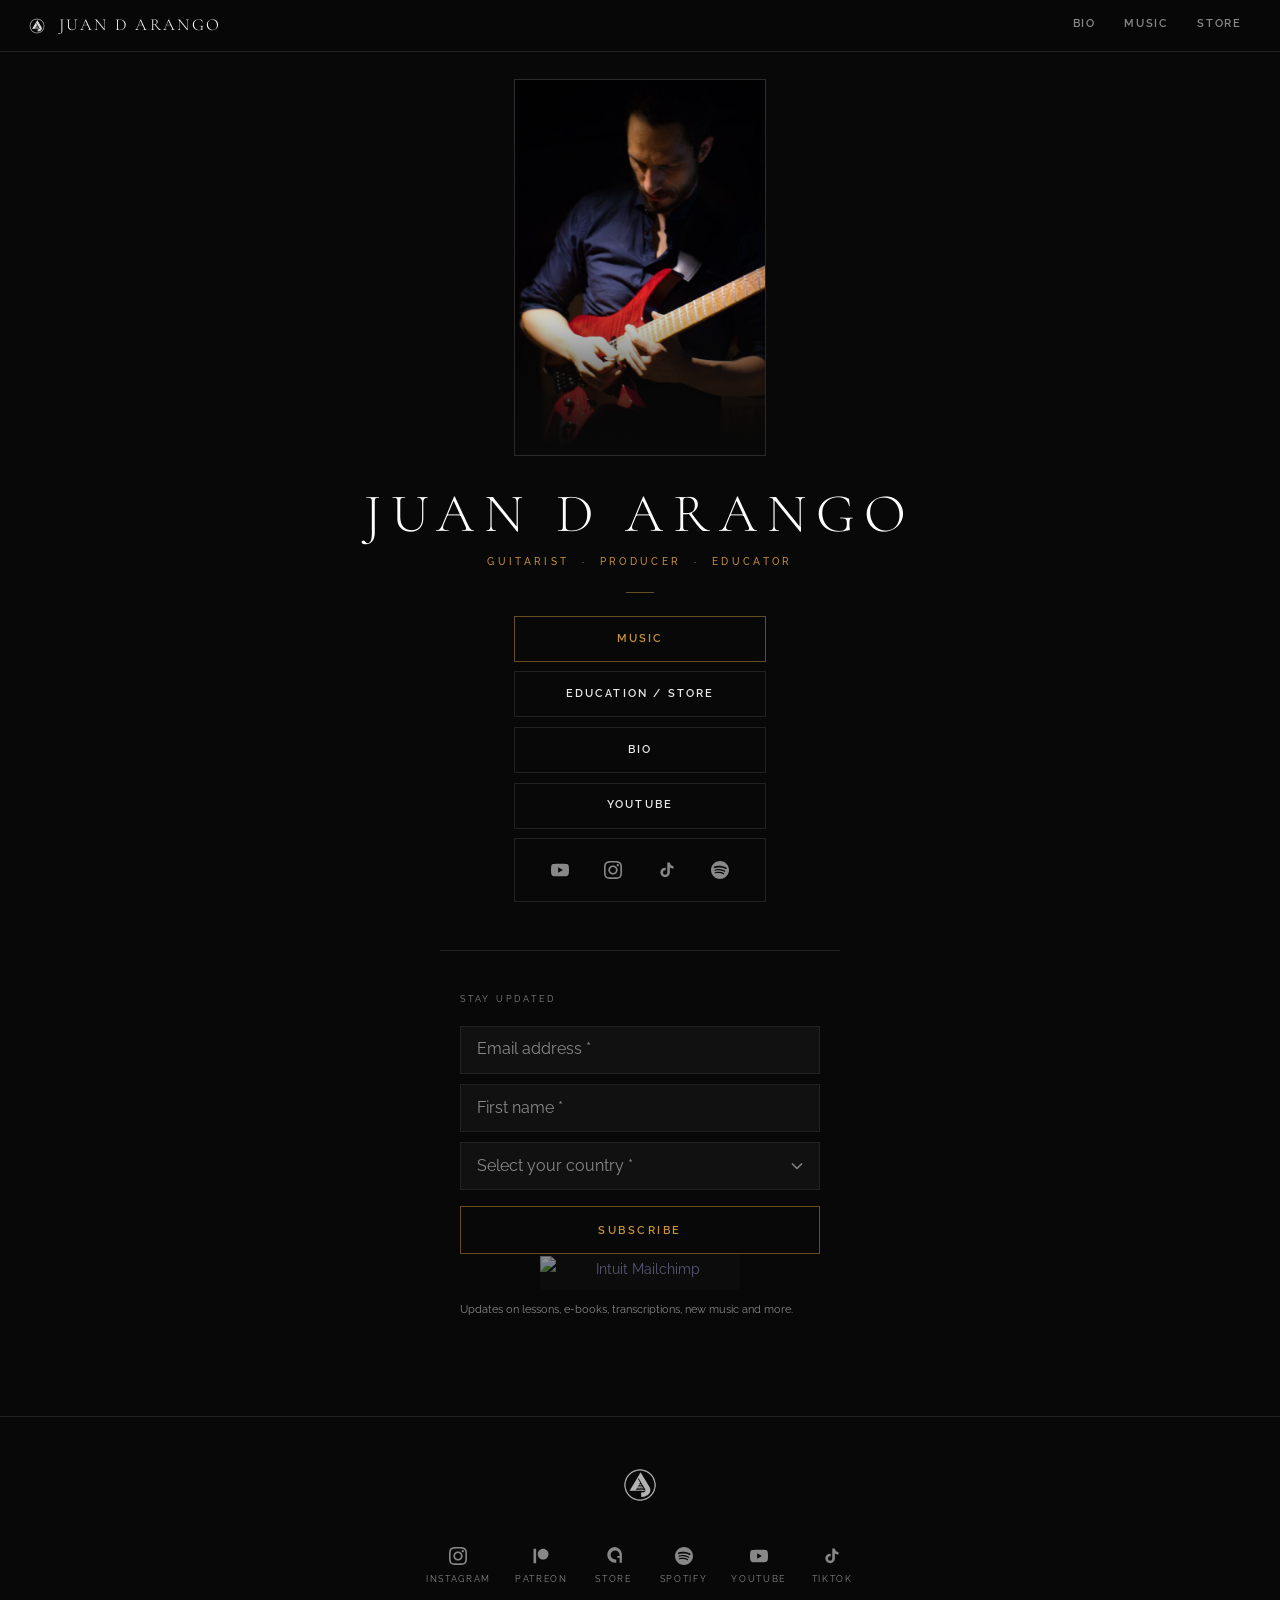
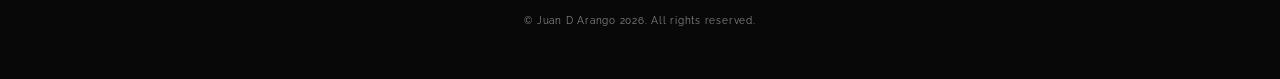
==== commit 2a784a6f: "Add files via upload" ====
--- a/index.html
+++ b/index.html
@@ -173,90 +173,92 @@
       .subscribe-section { padding: 2rem 0.5rem 4rem; }
     }
 
-    /* ── SUBSCRIBE FORM — modern, inline (sends to Mailchimp in the background) ── */
-    .sub-field { position: relative; }
-
-    /* Country dropdown styled to match the inputs */
-    .form-select {
+    /* ── SUBSCRIBE FORM — Mailchimp native form, restyled to match the site ── */
+    #mc_embed_signup {
+      background: transparent; width: 100%; max-width: 100%;
+      font-family: 'Raleway', sans-serif; clear: none;
+    }
+    #mc_embed_signup form { padding: 0; margin: 0; }
+    #mc_embed_signup h2,
+    #mc_embed_signup .indicates-required { display: none; }
+
+    /* field labels hidden (we use placeholders); error labels un-hidden below */
+    #mc_embed_signup .mc-field-group > label {
+      position: absolute; width: 1px; height: 1px; padding: 0; margin: -1px;
+      overflow: hidden; clip: rect(0,0,0,0); border: 0;
+    }
+    #mc_embed_signup .mc-field-group { margin: 0 0 0.65rem; padding: 0; }
+
+    #mc_embed_signup input[type="email"],
+    #mc_embed_signup input[type="text"],
+    #mc_embed_signup select {
+      width: 100%; background: #111; border: 1px solid var(--border); color: var(--text);
+      padding: 0.78rem 1rem; min-height: 48px; margin: 0;
+      font-family: 'Raleway', sans-serif; font-size: 1rem; line-height: 1.3;
+      outline: none; border-radius: 0;
       -webkit-appearance: none; -moz-appearance: none; appearance: none;
-      min-height: 48px; cursor: pointer; color: var(--text);
-      background-color: #111;
+      transition: border-color 0.2s;
+    }
+    #mc_embed_signup input::placeholder { color: var(--muted); }
+    #mc_embed_signup input:focus,
+    #mc_embed_signup select:focus { border-color: var(--accent); }
+
+    /* country dropdown arrow + muted placeholder state */
+    #mc_embed_signup select {
+      cursor: pointer; padding-right: 2.6rem;
       background-image: url("data:image/svg+xml,%3Csvg xmlns='http://www.w3.org/2000/svg' width='12' height='8' viewBox='0 0 12 8'%3E%3Cpath fill='none' stroke='%23888' stroke-width='1.5' d='M1 1.5 6 6.5 11 1.5'/%3E%3C/svg%3E");
       background-repeat: no-repeat; background-position: right 1rem center;
-      padding-right: 2.6rem;
-    }
-    .form-select.is-placeholder { color: var(--muted); }
-    .form-select option { color: #e8e8e8; background: #111; }
-
-    /* Inline field errors */
-    .sub-error {
-      display: block; font-size: 0.7rem; color: #cf6a4c; letter-spacing: 0.02em;
-      margin-top: 0.4rem; opacity: 0; transform: translateY(-2px);
-      transition: opacity 0.2s, transform 0.2s;
-    }
-    .sub-field.has-error .form-input { border-color: #cf6a4c; }
-    .sub-field.has-error .sub-error { opacity: 1; transform: none; }
-    .sub-shake { animation: subShake 0.35s ease; }
-    @keyframes subShake {
-      0%,100% { transform: translateX(0); }
-      20% { transform: translateX(-5px); } 40% { transform: translateX(5px); }
-      60% { transform: translateX(-3px); } 80% { transform: translateX(3px); }
-    }
-
-    /* Submit button: gold fills up on hover, spinner while sending */
-    .sub-button {
-      position: relative; width: 100%; margin-top: 0.35rem; min-height: 48px;
+    }
+    #mc_embed_signup select.mc-placeholder { color: var(--muted); }
+    #mc_embed_signup select option { color: #e8e8e8; background: #111; }
+
+    /* Mailchimp inline field errors (un-hide + restyle to match) */
+    #mc_embed_signup label.mce_inline_error,
+    #mc_embed_signup .mce_inline_error {
+      position: static !important; width: auto !important; height: auto !important;
+      clip: auto !important; overflow: visible !important; display: block;
+      background: transparent !important; color: #cf6a4c !important;
+      font-size: 0.7rem !important; font-weight: 400 !important;
+      letter-spacing: 0.02em; margin: 0.4rem 0 0 !important; padding: 0 !important;
+    }
+    #mc_embed_signup input.mce_inline_error,
+    #mc_embed_signup select.mce_inline_error { border-color: #cf6a4c !important; }
+
+    /* submit button: gold fills in on hover */
+    #mc_embed_signup .button,
+    #mc_embed_signup input[type="submit"] {
+      width: 100%; height: auto; min-height: 48px; margin: 0.35rem 0 0;
       padding: 0.85rem 1.5rem; font-family: 'Raleway', sans-serif;
       font-size: clamp(0.62rem, 2vw, 0.7rem); font-weight: 600;
       letter-spacing: 0.22em; text-transform: uppercase; color: var(--accent);
       background: transparent; border: 1px solid rgba(200,146,58,0.5);
-      cursor: pointer; overflow: hidden; -webkit-tap-highlight-color: transparent;
-      transition: color 0.35s ease, border-color 0.35s ease;
-    }
-    .sub-button::before {
-      content: ''; position: absolute; inset: 0; background: var(--accent);
-      transform: translateY(101%); z-index: 0;
-      transition: transform 0.4s cubic-bezier(0.7, 0, 0.2, 1);
-    }
-    .sub-button:hover, .sub-button:focus-visible { color: #080808; border-color: var(--accent); }
-    .sub-button:hover::before, .sub-button:focus-visible::before { transform: translateY(0); }
-    .sub-button-label { position: relative; z-index: 1; }
-    .sub-button.is-loading { pointer-events: none; }
-    .sub-button.is-loading .sub-button-label { visibility: hidden; }
-    .sub-spinner {
-      position: absolute; top: 50%; left: 50%; width: 16px; height: 16px;
-      margin: -8px 0 0 -8px; border: 2px solid rgba(200,146,58,0.3);
-      border-top-color: var(--accent); border-radius: 50%; opacity: 0; z-index: 1;
-    }
-    .sub-button.is-loading .sub-spinner { opacity: 1; animation: subSpin 0.7s linear infinite; }
-    @keyframes subSpin { to { transform: rotate(360deg); } }
-
-    /* Top-level message (already subscribed / error) */
-    .sub-feedback { font-size: 0.72rem; letter-spacing: 0.02em; margin-top: 0.7rem; line-height: 1.5; }
-    .sub-feedback.is-warn { color: #cf9a4c; }
-    .sub-feedback.is-error { color: #cf6a4c; }
-
-    /* Success panel (replaces the form, no new tab) */
-    .subscribe-success { text-align: center; padding: 0.5rem 0 0.25rem; animation: subFade 0.5s ease both; }
-    @keyframes subFade { from { opacity: 0; transform: translateY(8px); } to { opacity: 1; transform: none; } }
-    .success-ring {
-      width: 52px; height: 52px; border-radius: 50%;
-      border: 1px solid rgba(200,146,58,0.5);
-      display: flex; align-items: center; justify-content: center; margin: 0 auto 1rem;
-    }
-    .success-check { width: 24px; height: 24px; }
-    .success-check path {
-      fill: none; stroke: var(--accent); stroke-width: 2;
-      stroke-linecap: round; stroke-linejoin: round;
-      stroke-dasharray: 30; stroke-dashoffset: 30;
-      animation: subDraw 0.5s 0.15s ease forwards;
-    }
-    @keyframes subDraw { to { stroke-dashoffset: 0; } }
-    .success-title {
-      font-family: 'Cormorant Garamond', serif; font-size: 1.4rem; font-weight: 300;
-      letter-spacing: 0.08em; text-transform: uppercase; color: #fff; margin-bottom: 0.4rem;
-    }
-    .success-sub { font-size: 0.8rem; color: #aaa; line-height: 1.55; margin: 0; }
+      cursor: pointer; -webkit-appearance: none; border-radius: 0;
+      -webkit-tap-highlight-color: transparent;
+      transition: color 0.3s ease, background 0.3s ease, border-color 0.3s ease;
+    }
+    #mc_embed_signup .button:hover,
+    #mc_embed_signup input[type="submit"]:hover,
+    #mc_embed_signup .button:focus-visible {
+      background: var(--accent); color: #080808; border-color: var(--accent);
+    }
+
+    /* response messages (success / error) */
+    #mc_embed_signup #mce-responses { padding: 0; margin: 0; width: 100%; }
+    #mc_embed_signup #mce-responses .response {
+      float: none; width: 100% !important; margin: 0.8rem 0 0 !important; padding: 0 !important;
+      font-size: 0.74rem; letter-spacing: 0.02em; line-height: 1.5;
+    }
+    #mc_embed_signup #mce-success-response { color: var(--accent) !important; }
+    #mc_embed_signup #mce-error-response { color: #cf6a4c !important; }
+    #mc_embed_signup #mce-error-response a { color: #cf9a4c; text-decoration: underline; }
+
+    /* reCAPTCHA spacing (Mailchimp injects it through its script) */
+    #mc_embed_signup .g-recaptcha,
+    #mc_embed_signup div[class*="recaptcha"] { margin: 0.9rem 0 0; }
+
+    /* Mailchimp referral badge (required on the free plan) — kept subtle */
+    #mc_embed_signup .optionalParent p { text-align: center; opacity: 0.55; margin: 1rem auto 0; }
+    .subscribe-note { font-size: 0.68rem; color: var(--muted); margin-top: 0.7rem; line-height: 1.5; }
   </style>
   <!-- Mailchimp Connected Site -->
   <script id="mcjs">!function(c,h,i,m,p){m=c.createElement(h),p=c.getElementsByTagName(h)[0],m.async=1,m.src=i,p.parentNode.insertBefore(m,p)}(document,"script","https://chimpstatic.com/mcjs-connected/js/users/34073d49955d02f85a9efe89b/a3cc4bc0c7d71db1e49f2e972.js");</script>
@@ -306,37 +308,39 @@
 
 <section class="subscribe-section">
   <span class="label">Stay Updated</span>
-  <form id="subscribe-form" class="subscribe-form" novalidate>
-    <div class="sub-field">
-      <input type="email" id="sub-email" name="EMAIL" class="form-input" placeholder="Email address *" autocomplete="email" />
-      <span class="sub-error" id="err-email"></span>
-    </div>
-    <div class="sub-field">
-      <input type="text" id="sub-fname" name="FNAME" class="form-input" placeholder="First name *" autocomplete="given-name" />
-      <span class="sub-error" id="err-fname"></span>
-    </div>
-    <div class="sub-field">
-      <select id="sub-country" name="MMERGE6" class="form-input form-select is-placeholder" autocomplete="country-name" aria-label="Country">
-        <option value="" disabled selected>Select your country *</option>
-      </select>
-      <span class="sub-error" id="err-country"></span>
-    </div>
-    <div style="position:absolute;left:-5000px" aria-hidden="true">
-      <input type="text" name="b_34073d49955d02f85a9efe89b_32242a610a" tabindex="-1" value="" autocomplete="off" />
-    </div>
-    <button type="submit" id="sub-button" class="sub-button">
-      <span class="sub-button-label">Subscribe</span>
-      <span class="sub-spinner" aria-hidden="true"></span>
-    </button>
-    <p class="sub-feedback" id="sub-feedback" role="status" aria-live="polite" hidden></p>
-    <p class="subscribe-note">Updates on lessons, e-books, transcriptions, new music and more.</p>
-  </form>
-  <div class="subscribe-success" id="subscribe-success" role="status" aria-live="polite" hidden>
-    <div class="success-ring">
-      <svg class="success-check" viewBox="0 0 24 24" aria-hidden="true"><path d="M4 12.5 L10 18.5 L20 6.5" /></svg>
-    </div>
-    <p class="success-title">You're on the list</p>
-    <p class="success-sub" id="success-sub">Check your inbox to confirm your subscription.</p>
+  <div id="mc_embed_signup">
+    <form action="https://juandarango.us4.list-manage.com/subscribe/post?u=34073d49955d02f85a9efe89b&amp;id=32242a610a&amp;f_id=001705e9f0" method="post" id="mc-embedded-subscribe-form" name="mc-embedded-subscribe-form" class="validate">
+      <div id="mc_embed_signup_scroll">
+        <div class="mc-field-group">
+          <label for="mce-EMAIL">Email Address</label>
+          <input type="email" name="EMAIL" class="required email" id="mce-EMAIL" placeholder="Email address *" required value="" />
+        </div>
+        <div class="mc-field-group">
+          <label for="mce-FNAME">First Name</label>
+          <input type="text" name="FNAME" class="required text" id="mce-FNAME" placeholder="First name *" required value="" />
+        </div>
+        <div class="mc-field-group">
+          <label for="mce-MMERGE6">Country</label>
+          <select name="MMERGE6" class="required" id="mce-MMERGE6">
+            <option value="" selected>Select your country *</option>
+          </select>
+        </div>
+        <div id="mce-responses" class="clear foot">
+          <div class="response" id="mce-error-response" style="display:none;"></div>
+          <div class="response" id="mce-success-response" style="display:none;"></div>
+        </div>
+        <div aria-hidden="true" style="position:absolute;left:-5000px;">
+          <input type="text" name="b_34073d49955d02f85a9efe89b_32242a610a" tabindex="-1" value="" />
+        </div>
+        <div class="optionalParent">
+          <div class="clear foot">
+            <input type="submit" name="subscribe" id="mc-embedded-subscribe" class="button" value="Subscribe" />
+            <p style="margin:0 auto;"><a href="http://eepurl.com/pmTVqrSpZw" title="Mailchimp - email marketing made easy and fun"><span style="display:inline-block;background-color:#111;border-radius:4px;"><img class="refferal_badge" src="https://digitalasset.intuit.com/render/content/dam/intuit/mc-fe/en_us/images/intuit-mc-rewards-text-light.svg" alt="Intuit Mailchimp" style="width:200px;height:36px;display:flex;padding:2px 0;justify-content:center;align-items:center;" /></span></a></p>
+          </div>
+        </div>
+        <p class="subscribe-note">Updates on lessons, e-books, transcriptions, new music and more.</p>
+      </div>
+    </form>
   </div>
 </section>
 
@@ -373,141 +377,23 @@
   <p class="footer-copy">© Juan D Arango 2026. All rights reserved.</p>
 </footer>
 
+<script type="text/javascript" src="//s3.amazonaws.com/downloads.mailchimp.com/js/mc-validate.js"></script>
+<script type="text/javascript">(function($) {window.fnames = new Array(); window.ftypes = new Array();fnames[0]='EMAIL';ftypes[0]='email';fnames[1]='FNAME';ftypes[1]='text';fnames[6]='MMERGE6';ftypes[6]='text';fnames[2]='LNAME';ftypes[2]='text';fnames[3]='ADDRESS';ftypes[3]='address';fnames[4]='PHONE';ftypes[4]='phone';fnames[5]='BIRTHDAY';ftypes[5]='birthday';}(jQuery));var $mcj = jQuery.noConflict(true);</script>
 <script>
 (function () {
-  var form = document.getElementById('subscribe-form');
-  if (!form) return;
-
-  var emailEl   = document.getElementById('sub-email');
-  var fnameEl   = document.getElementById('sub-fname');
-  var countryEl = document.getElementById('sub-country');
-  var button    = document.getElementById('sub-button');
-  var feedback  = document.getElementById('sub-feedback');
-  var successEl = document.getElementById('subscribe-success');
-  var successSub = document.getElementById('success-sub');
-  var loadedAt  = Date.now();
-
+  var sel = document.getElementById('mce-MMERGE6');
+  if (!sel) return;
   var COUNTRIES = ["Afghanistan","Albania","Algeria","Andorra","Angola","Antigua and Barbuda","Argentina","Armenia","Australia","Austria","Azerbaijan","Bahamas","Bahrain","Bangladesh","Barbados","Belarus","Belgium","Belize","Benin","Bhutan","Bolivia","Bosnia and Herzegovina","Botswana","Brazil","Brunei","Bulgaria","Burkina Faso","Burundi","Cabo Verde","Cambodia","Cameroon","Canada","Central African Republic","Chad","Chile","China","Colombia","Comoros","Congo (Republic)","Congo (DRC)","Costa Rica","Côte d'Ivoire","Croatia","Cuba","Cyprus","Czechia","Denmark","Djibouti","Dominica","Dominican Republic","Ecuador","Egypt","El Salvador","Equatorial Guinea","Eritrea","Estonia","Eswatini","Ethiopia","Fiji","Finland","France","Gabon","Gambia","Georgia","Germany","Ghana","Greece","Grenada","Guatemala","Guinea","Guinea-Bissau","Guyana","Haiti","Honduras","Hungary","Iceland","India","Indonesia","Iran","Iraq","Ireland","Israel","Italy","Jamaica","Japan","Jordan","Kazakhstan","Kenya","Kiribati","Kosovo","Kuwait","Kyrgyzstan","Laos","Latvia","Lebanon","Lesotho","Liberia","Libya","Liechtenstein","Lithuania","Luxembourg","Madagascar","Malawi","Malaysia","Maldives","Mali","Malta","Marshall Islands","Mauritania","Mauritius","Mexico","Micronesia","Moldova","Monaco","Mongolia","Montenegro","Morocco","Mozambique","Myanmar","Namibia","Nauru","Nepal","Netherlands","New Zealand","Nicaragua","Niger","Nigeria","North Korea","North Macedonia","Norway","Oman","Pakistan","Palau","Palestine","Panama","Papua New Guinea","Paraguay","Peru","Philippines","Poland","Portugal","Qatar","Romania","Russia","Rwanda","Saint Kitts and Nevis","Saint Lucia","Saint Vincent and the Grenadines","Samoa","San Marino","Sao Tome and Principe","Saudi Arabia","Senegal","Serbia","Seychelles","Sierra Leone","Singapore","Slovakia","Slovenia","Solomon Islands","Somalia","South Africa","South Korea","South Sudan","Spain","Sri Lanka","Sudan","Suriname","Sweden","Switzerland","Syria","Taiwan","Tajikistan","Tanzania","Thailand","Timor-Leste","Togo","Tonga","Trinidad and Tobago","Tunisia","Turkey","Turkmenistan","Tuvalu","Uganda","Ukraine","United Arab Emirates","United Kingdom","United States","Uruguay","Uzbekistan","Vanuatu","Vatican City","Venezuela","Vietnam","Yemen","Zambia","Zimbabwe"];
-
   var frag = document.createDocumentFragment();
   for (var i = 0; i < COUNTRIES.length; i++) {
-    var opt = document.createElement('option');
-    opt.value = COUNTRIES[i];
-    opt.textContent = COUNTRIES[i];
-    frag.appendChild(opt);
+    var o = document.createElement('option');
+    o.value = COUNTRIES[i]; o.textContent = COUNTRIES[i];
+    frag.appendChild(o);
   }
-  countryEl.appendChild(frag);
-
-  function syncPlaceholder() {
-    if (countryEl.value === '') countryEl.classList.add('is-placeholder');
-    else countryEl.classList.remove('is-placeholder');
-  }
-  syncPlaceholder();
-
-  var fields = [
-    { el: emailEl,   id: 'err-email',   test: function (v) { return /^[^\s@]+@[^\s@]+\.[^\s@]+$/.test(v.trim()); }, msg: 'Please enter a valid email address.' },
-    { el: fnameEl,   id: 'err-fname',   test: function (v) { return v.trim().length > 0; }, msg: 'Please enter your first name.' },
-    { el: countryEl, id: 'err-country', test: function (v) { return v.trim().length > 0; }, msg: 'Please select your country.' }
-  ];
-
-  function wrapOf(el) { return el.closest('.sub-field'); }
-  function clearError(el) {
-    var w = wrapOf(el); if (!w) return;
-    w.classList.remove('has-error', 'sub-shake');
-    var e = w.querySelector('.sub-error'); if (e) e.textContent = '';
-  }
-  function setError(f) {
-    var w = wrapOf(f.el); if (!w) return;
-    w.classList.remove('sub-shake'); void w.offsetWidth;
-    w.classList.add('has-error', 'sub-shake');
-    var e = document.getElementById(f.id); if (e) e.textContent = f.msg;
-  }
-  function clearAll() { fields.forEach(function (f) { clearError(f.el); }); hideFeedback(); }
-  function validate() {
-    var firstBad = null;
-    fields.forEach(function (f) { if (!f.test(f.el.value)) { setError(f); if (!firstBad) firstBad = f.el; } });
-    if (firstBad) { firstBad.focus(); return false; }
-    return true;
-  }
-
-  [emailEl, fnameEl].forEach(function (el) {
-    el.addEventListener('input', function () {
-      var f = fields.find(function (x) { return x.el === el; });
-      if (wrapOf(el).classList.contains('has-error') && f && f.test(el.value)) clearError(el);
-    });
-  });
-  countryEl.addEventListener('change', function () { syncPlaceholder(); clearError(countryEl); });
-
-  function setLoading(on) {
-    if (on) { button.classList.add('is-loading'); button.disabled = true; }
-    else { button.classList.remove('is-loading'); button.disabled = false; }
-  }
-  function showFeedback(text, kind) {
-    feedback.textContent = text;
-    feedback.className = 'sub-feedback ' + (kind === 'warn' ? 'is-warn' : 'is-error');
-    feedback.hidden = false;
-  }
-  function hideFeedback() { feedback.hidden = true; feedback.textContent = ''; }
-  function showSuccess(msg) {
-    if (successSub) {
-      successSub.textContent = /confirm|email/i.test(msg || '')
-        ? 'Check your inbox to confirm your subscription.'
-        : "You're all set — thanks for subscribing.";
-    }
-    form.style.display = 'none';
-    successEl.hidden = false;
-  }
-
-  function mcJsonp(url, cb) {
-    var cbName = 'mcjsonp_' + Date.now() + '_' + Math.floor(Math.random() * 1e6);
-    var script = document.createElement('script');
-    var done = false;
-    var timer = setTimeout(function () { finish({ result: 'error', msg: 'timeout' }); }, 12000);
-    function cleanup() {
-      clearTimeout(timer);
-      try { delete window[cbName]; } catch (e) { window[cbName] = undefined; }
-      if (script.parentNode) script.parentNode.removeChild(script);
-    }
-    function finish(data) { if (done) return; done = true; cleanup(); cb(data); }
-    window[cbName] = function (data) { finish(data); };
-    script.onerror = function () { finish({ result: 'error', msg: 'network' }); };
-    script.src = url + (url.indexOf('?') > -1 ? '&' : '?') + 'c=' + cbName;
-    document.body.appendChild(script);
-  }
-
-  form.addEventListener('submit', function (e) {
-    e.preventDefault();
-    clearAll();
-
-    var hp = form.querySelector('input[name^="b_"]');
-    if (hp && hp.value !== '') return;           // honeypot tripped → bot
-    if (Date.now() - loadedAt < 1000) return;    // instant submit → bot
-    if (!validate()) return;
-
-    setLoading(true);
-    var base = 'https://juandarango.us4.list-manage.com/subscribe/post-json?u=34073d49955d02f85a9efe89b&id=32242a610a';
-    var params =
-      '&EMAIL='   + encodeURIComponent(emailEl.value.trim()) +
-      '&FNAME='   + encodeURIComponent(fnameEl.value.trim()) +
-      '&MMERGE6=' + encodeURIComponent(countryEl.value.trim()) +
-      '&b_34073d49955d02f85a9efe89b_32242a610a=';
-
-    mcJsonp(base + params, function (data) {
-      setLoading(false);
-      if (data && data.result === 'success') {
-        showSuccess(data.msg);
-        return;
-      }
-      var clean = ((data && data.msg) ? String(data.msg) : '').replace(/<[^>]*>/g, '').trim();
-      if (/already subscribed/i.test(clean)) {
-        showFeedback('This email is already on the list — thanks for being here.', 'warn');
-      } else if (/too many/i.test(clean)) {
-        showFeedback('Too many attempts right now. Please try again in a little while.', 'error');
-      } else {
-        showFeedback("That didn't go through. Please check your details and try again.", 'error');
-      }
-    });
-  });
+  sel.appendChild(frag);
+  function sync() { sel.classList.toggle('mc-placeholder', sel.value === ''); }
+  sync();
+  sel.addEventListener('change', sync);
 })();
 </script>
 </body>
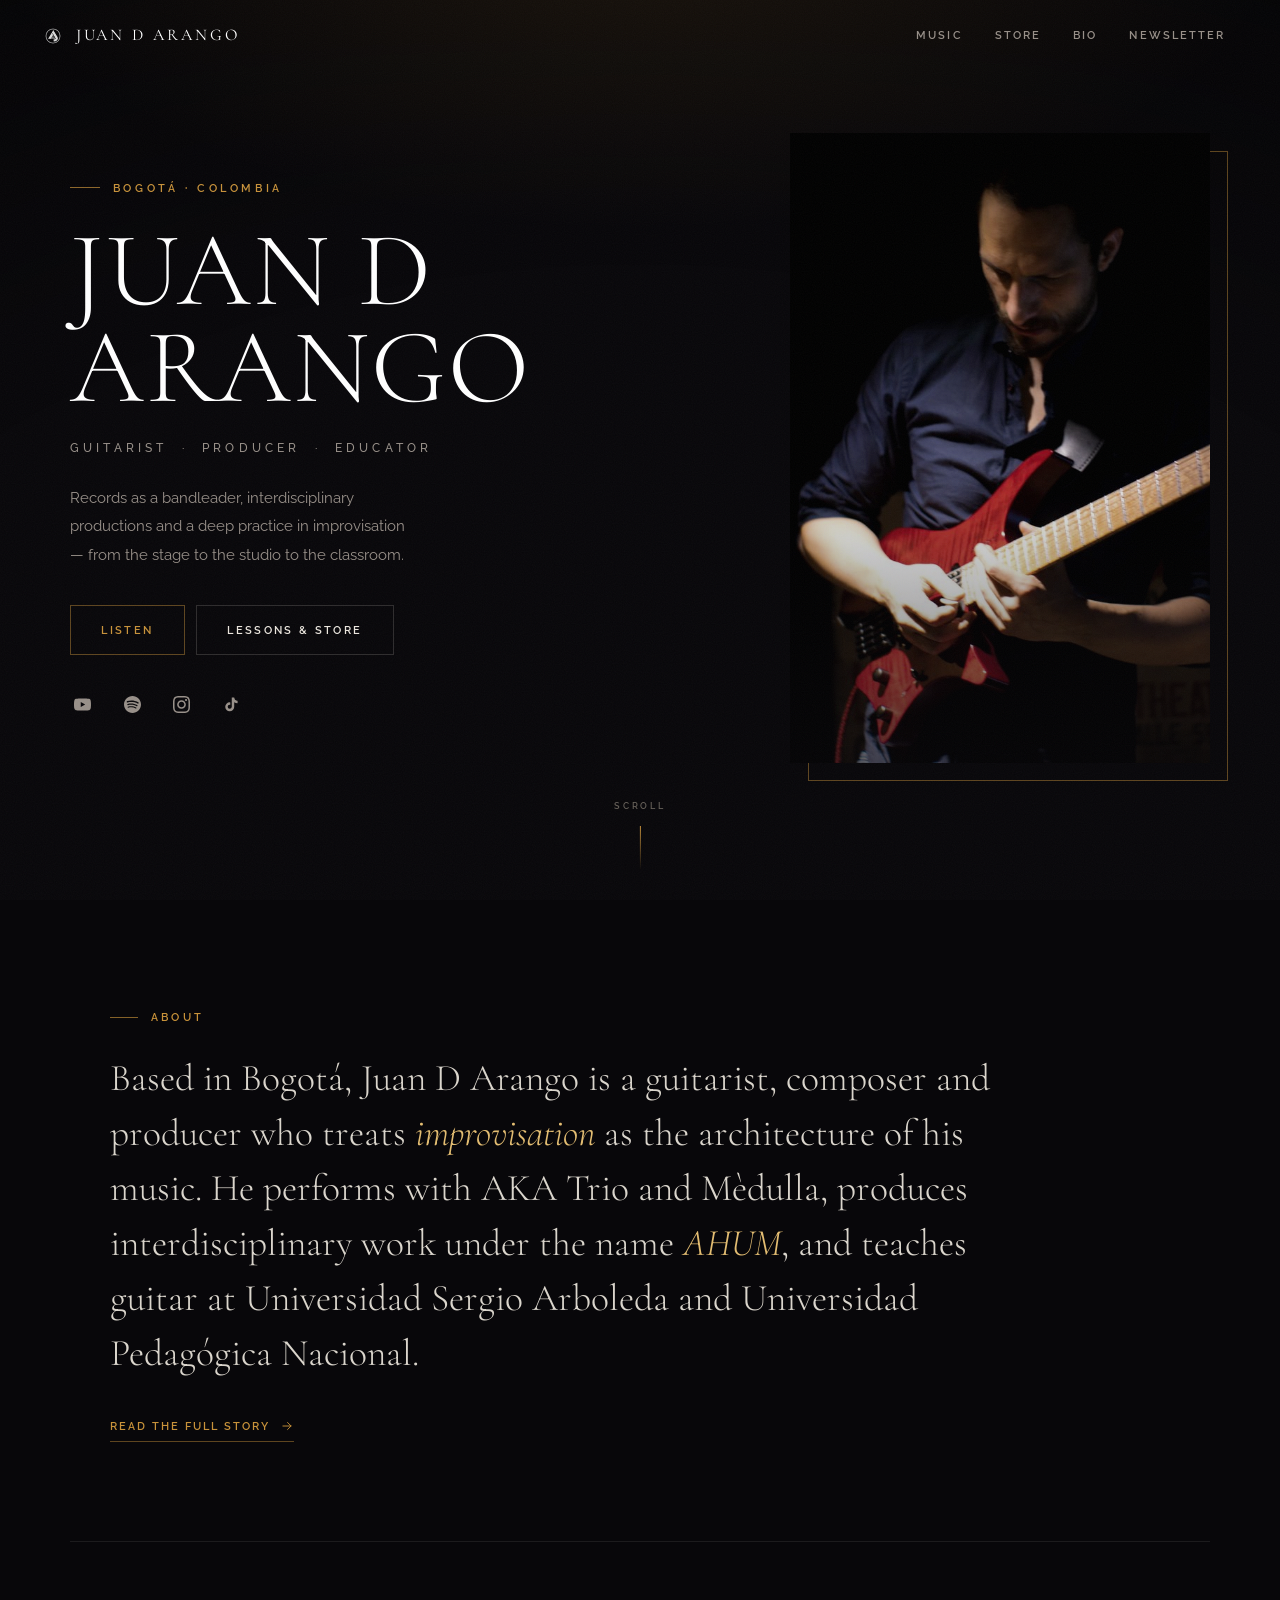
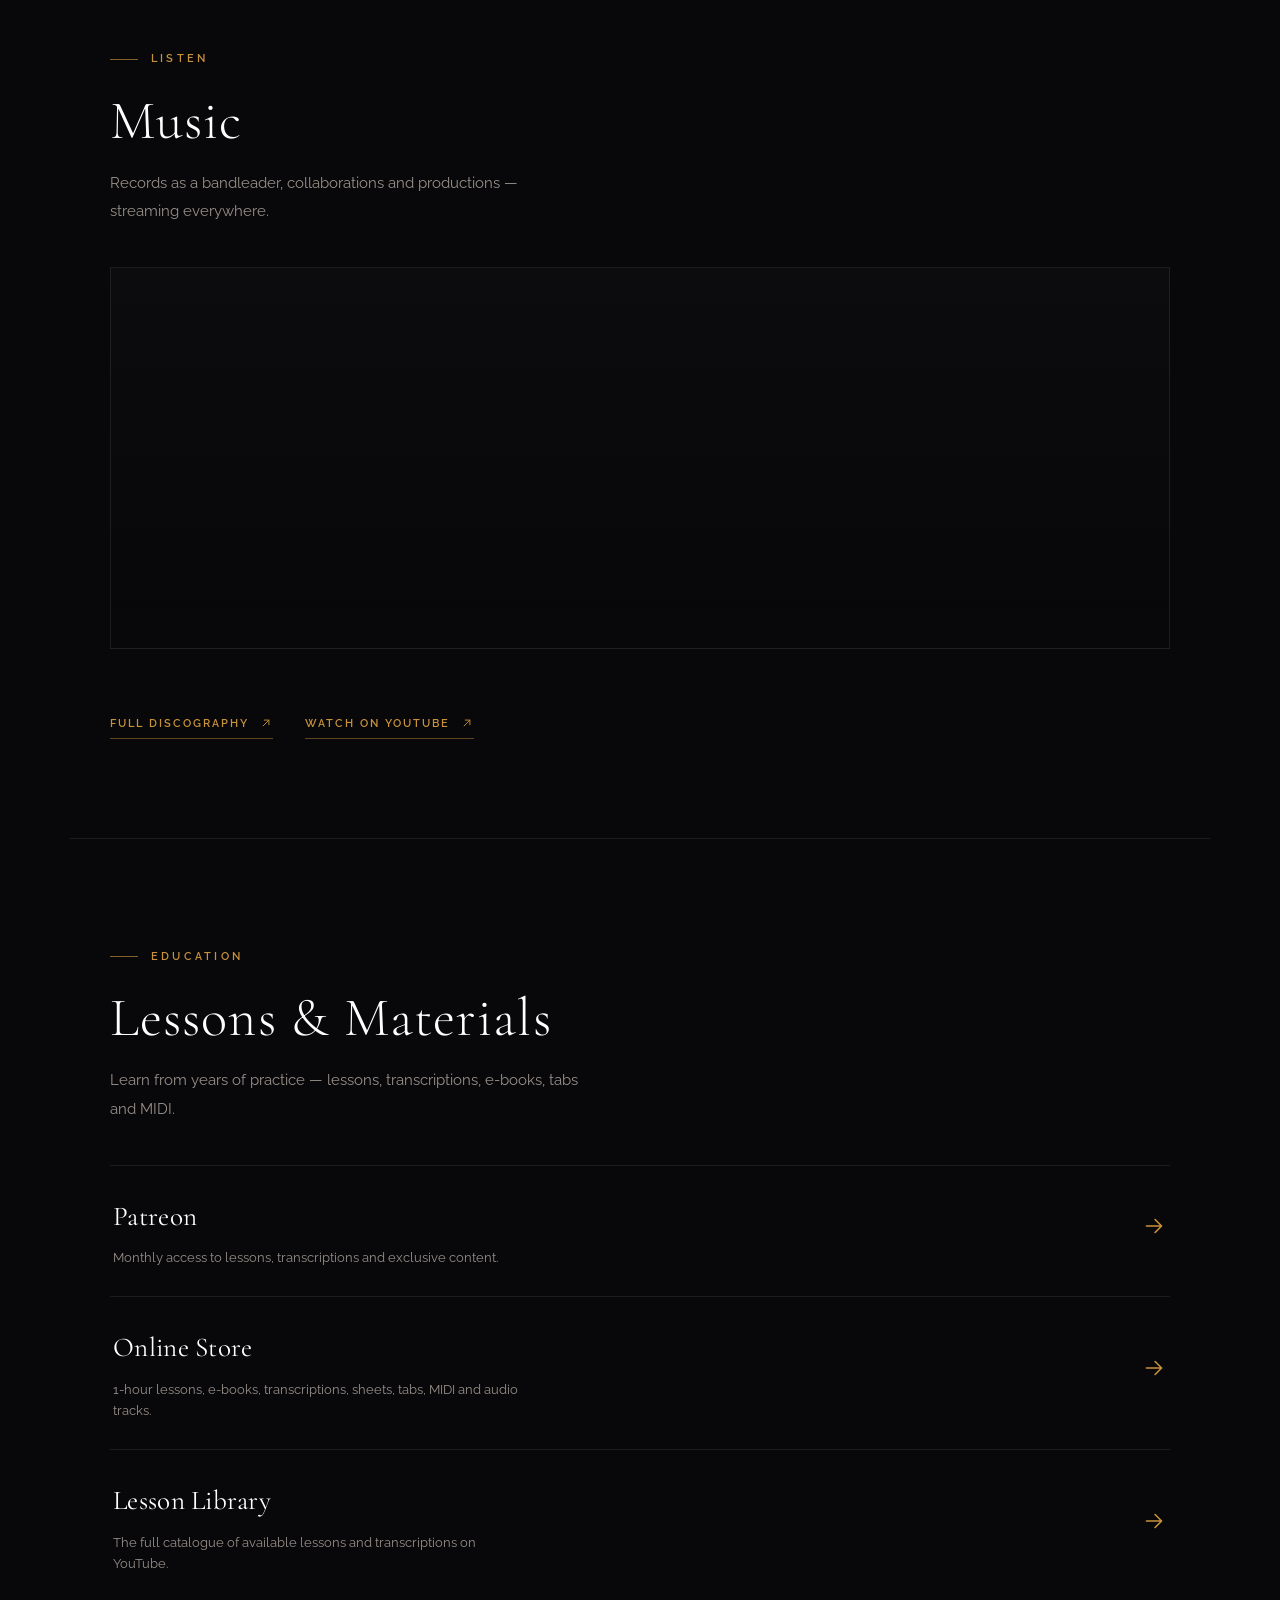
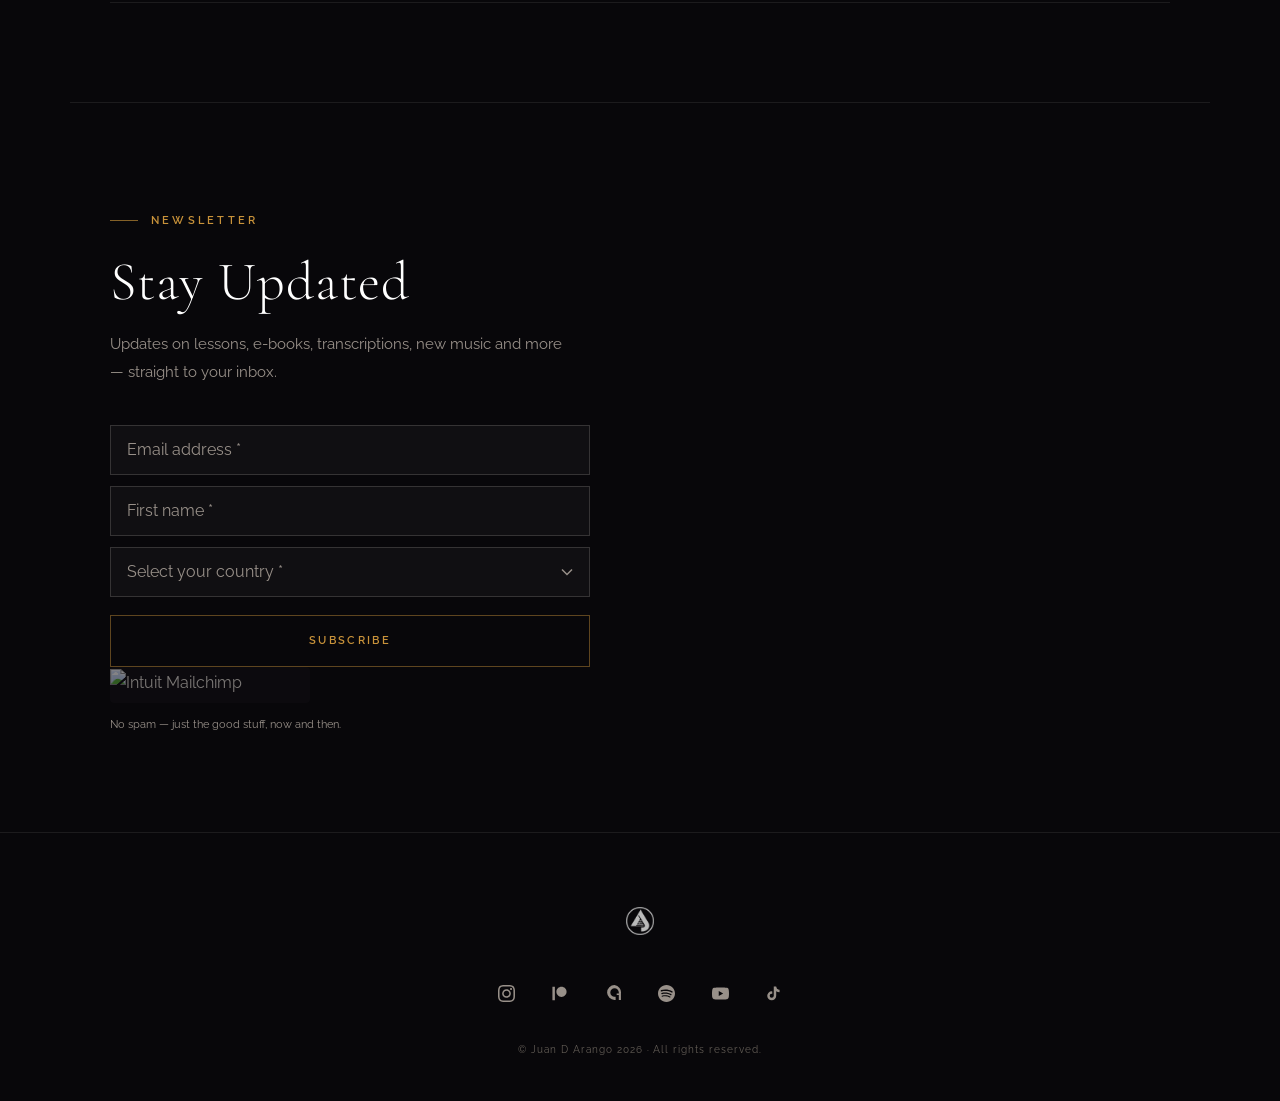
==== commit 5c50509b: "Add files via upload" ====
--- a/index.html
+++ b/index.html
@@ -2,400 +2,575 @@
 <html lang="en">
 <head>
   <meta charset="utf-8" />
-  <title>JUAN D ARANGO</title>
-  <meta name="description" content="Guitarist, Producer and Educator" />
+  <title>JUAN D ARANGO — Guitarist · Producer · Educator</title>
+  <meta name="description" content="Juan D Arango — guitarist, composer, producer and educator based in Bogotá. Music, lessons, transcriptions and more." />
   <meta name="viewport" content="width=device-width, initial-scale=1.0" />
   <link rel="icon" type="image/png" href="favicon-32x32.png" sizes="32x32" />
   <link rel="apple-touch-icon" href="apple-touch-icon.png" />
+
+  <meta property="og:title" content="Juan D Arango" />
+  <meta property="og:description" content="Guitarist · Producer · Educator" />
+  <meta property="og:image" content="https://juandarango.com/15.jpg" />
+  <meta property="og:type" content="website" />
+
   <link rel="preconnect" href="https://fonts.googleapis.com" />
   <link rel="preconnect" href="https://fonts.gstatic.com" crossorigin />
-  <link href="https://fonts.googleapis.com/css2?family=Cormorant+Garamond:wght@300;400;600&family=Raleway:wght@300;400;500;600&display=swap" rel="stylesheet" />
-  <link rel="stylesheet" href="style.css" />
-  <style>
-
-    /* ── NAV BRAND NAME ── */
-    .nav-brand {
-      font-family: 'Cormorant Garamond', serif;
-      font-size: 1.05rem;
-      font-weight: 300;
-      letter-spacing: 0.14em;
-      text-transform: uppercase;
-      color: #fff;
-      white-space: nowrap;
-      line-height: 1;
-    }
-
-    /* On very small screens hide the brand text so nav links fit */
-    @media (max-width: 420px) {
-      .nav-brand { display: none; }
-    }
-
-    /* ── HERO ── */
-    .hero {
-      min-height: 100vh;
-      display: flex; flex-direction: column;
-      align-items: center; justify-content: center;
-      padding: 80px 1.25rem 3rem;
-      text-align: center;
-    }
-
-    /* Photo frame */
-    .hero-photo-wrap {
-      position: relative;
-      /* fluid: grows to 250px max, shrinks on small screens */
-      width: min(250px, 72vw);
-      aspect-ratio: 250 / 318;
-      margin-bottom: 2rem;
-      animation: fadeUp 0.9s ease both;
-      flex-shrink: 0;
-    }
-    .hero-photo-wrap::before {
-      content: ''; position: absolute; inset: -1px;
-      border: 1px solid #2a2a2a; pointer-events: none; z-index: 1;
-    }
-    .hero-photo-wrap::after {
-      content: ''; position: absolute;
-      bottom: 0; left: 0; right: 0; height: 45%;
-      background: linear-gradient(to top, var(--bg) 5%, transparent);
-      z-index: 2;
-    }
-    .hero-photo {
-      width: 100%; height: 100%;
-      object-fit: cover; object-position: center 15%;
-      display: block; filter: grayscale(10%);
-    }
-
-    /* Text block */
-    .hero-content { animation: fadeUp 0.9s 0.2s ease both; width: 100%; }
-
-    @keyframes fadeUp {
-      from { opacity: 0; transform: translateY(16px); }
-      to   { opacity: 1; transform: translateY(0); }
-    }
-
-    .hero-name {
-      font-family: 'Cormorant Garamond', serif;
-      font-size: clamp(1.8rem, 6.5vw, 3.4rem);
-      font-weight: 300; letter-spacing: 0.18em;
-      color: #fff; text-transform: uppercase; line-height: 1;
-    }
-    .hero-sub {
-      margin-top: 0.65rem; font-size: clamp(0.55rem, 1.8vw, 0.65rem);
-      font-weight: 500; letter-spacing: 0.32em;
-      text-transform: uppercase; color: var(--accent);
-    }
-    .hero-divider {
-      width: 28px; height: 1px; background: var(--accent);
-      margin: 1.4rem auto; opacity: 0.5;
-    }
-
-    /* Button column */
-    .btn-group {
-      display: flex; flex-direction: column;
-      align-items: center; gap: 0.6rem;
-      animation: fadeUp 0.9s 0.32s ease both;
-      width: 100%;
-    }
-    .hero-btn {
-      display: flex; align-items: center; justify-content: center;
-      /* fluid width: fills screen on mobile, caps at 252px on desktop */
-      width: min(252px, 88vw);
-      padding: 0.72rem 1.5rem; min-height: 46px;
-      font-family: 'Raleway', sans-serif;
-      font-size: clamp(0.6rem, 2vw, 0.68rem);
-      font-weight: 600; letter-spacing: 0.2em;
-      text-transform: uppercase; text-decoration: none;
-      color: var(--text); border: 1px solid var(--border);
-      background: transparent; cursor: pointer;
-      transition: border-color 0.2s, background 0.2s, color 0.2s;
-      -webkit-tap-highlight-color: transparent;
-    }
-    .hero-btn:hover,
-    .hero-btn:active { border-color: var(--accent); background: var(--accent-dim); color: #fff; }
-    .hero-btn-accent { border-color: rgba(200,146,58,0.5); color: var(--accent); }
-
-    /* Subscribe section below hero */
-    .subscribe-section {
-      max-width: 400px; width: 100%;
-      margin: 0 auto; padding: 2.5rem 1.25rem 5rem;
-      border-top: 1px solid var(--border);
-    }
-    .subscribe-section .label { margin-bottom: 1.2rem; }
-    .subscribe-form {
-      display: flex; flex-direction: column; gap: 0.65rem; width: 100%;
-    }
-    /* inputs: 1rem font-size prevents iOS auto-zoom */
-    .form-input {
-      background: #111; border: 1px solid var(--border); color: var(--text);
-      padding: 0.75rem 1rem; font-family: 'Raleway', sans-serif;
-      font-size: 1rem; width: 100%; outline: none;
-      transition: border-color 0.2s;
-      -webkit-appearance: none; border-radius: 0;
-    }
-    .form-input:focus { border-color: var(--accent); }
-    .form-input::placeholder { color: var(--muted); font-size: 0.88rem; }
-    .subscribe-note { font-size: 0.68rem; color: var(--muted); margin-top: 0.3rem; line-height: 1.5; }
-
-
-    /* ── HERO SOCIAL ICONS ROW ── */
-    .hero-socials {
-      display: flex;
-      align-items: center;
-      justify-content: center;
-      gap: 0.6rem;
-      /* same width as the buttons above */
-      width: min(252px, 88vw);
-      /* match the button border to visually frame them */
-      border: 1px solid var(--border);
-      padding: 0.55rem 0;
-      margin-top: 0;
-    }
-    .hero-social-link {
-      display: flex; align-items: center; justify-content: center;
-      width: 44px; height: 44px;
-      color: var(--muted);
-      border-bottom: none !important;
-      transition: color 0.2s;
-      -webkit-tap-highlight-color: transparent;
-      flex-shrink: 0;
-    }
-    .hero-social-link:hover,
-    .hero-social-link:active { color: var(--accent); }
-    .hero-social-link svg {
-      width: 18px; height: 18px; fill: currentColor;
-      pointer-events: none;
-    }
-
-    /* Tighten subscribe padding on small screens */
-    @media (max-width: 480px) {
-      .hero { padding-top: 72px; padding-bottom: 2rem; }
-      .hero-sub { letter-spacing: 0.2em; }
-      .subscribe-section { padding: 2rem 0.5rem 4rem; }
-    }
-
-    /* ── SUBSCRIBE FORM — Mailchimp native form, restyled to match the site ── */
-    #mc_embed_signup {
-      background: transparent; width: 100%; max-width: 100%;
-      font-family: 'Raleway', sans-serif; clear: none;
-    }
-    #mc_embed_signup form { padding: 0; margin: 0; }
-    #mc_embed_signup h2,
-    #mc_embed_signup .indicates-required { display: none; }
-
-    /* field labels hidden (we use placeholders); error labels un-hidden below */
-    #mc_embed_signup .mc-field-group > label {
-      position: absolute; width: 1px; height: 1px; padding: 0; margin: -1px;
-      overflow: hidden; clip: rect(0,0,0,0); border: 0;
-    }
-    #mc_embed_signup .mc-field-group { margin: 0 0 0.65rem; padding: 0; }
-
-    #mc_embed_signup input[type="email"],
-    #mc_embed_signup input[type="text"],
-    #mc_embed_signup select {
-      width: 100%; background: #111; border: 1px solid var(--border); color: var(--text);
-      padding: 0.78rem 1rem; min-height: 48px; margin: 0;
-      font-family: 'Raleway', sans-serif; font-size: 1rem; line-height: 1.3;
-      outline: none; border-radius: 0;
-      -webkit-appearance: none; -moz-appearance: none; appearance: none;
-      transition: border-color 0.2s;
-    }
-    #mc_embed_signup input::placeholder { color: var(--muted); }
-    #mc_embed_signup input:focus,
-    #mc_embed_signup select:focus { border-color: var(--accent); }
-
-    /* country dropdown arrow + muted placeholder state */
-    #mc_embed_signup select {
-      cursor: pointer; padding-right: 2.6rem;
-      background-image: url("data:image/svg+xml,%3Csvg xmlns='http://www.w3.org/2000/svg' width='12' height='8' viewBox='0 0 12 8'%3E%3Cpath fill='none' stroke='%23888' stroke-width='1.5' d='M1 1.5 6 6.5 11 1.5'/%3E%3C/svg%3E");
-      background-repeat: no-repeat; background-position: right 1rem center;
-    }
-    #mc_embed_signup select.mc-placeholder { color: var(--muted); }
-    #mc_embed_signup select option { color: #e8e8e8; background: #111; }
-
-    /* Mailchimp inline field errors (un-hide + restyle to match) */
-    #mc_embed_signup label.mce_inline_error,
-    #mc_embed_signup .mce_inline_error {
-      position: static !important; width: auto !important; height: auto !important;
-      clip: auto !important; overflow: visible !important; display: block;
-      background: transparent !important; color: #cf6a4c !important;
-      font-size: 0.7rem !important; font-weight: 400 !important;
-      letter-spacing: 0.02em; margin: 0.4rem 0 0 !important; padding: 0 !important;
-    }
-    #mc_embed_signup input.mce_inline_error,
-    #mc_embed_signup select.mce_inline_error { border-color: #cf6a4c !important; }
-
-    /* submit button: gold fills in on hover */
-    #mc_embed_signup .button,
-    #mc_embed_signup input[type="submit"] {
-      width: 100%; height: auto; min-height: 48px; margin: 0.35rem 0 0;
-      padding: 0.85rem 1.5rem; font-family: 'Raleway', sans-serif;
-      font-size: clamp(0.62rem, 2vw, 0.7rem); font-weight: 600;
-      letter-spacing: 0.22em; text-transform: uppercase; color: var(--accent);
-      background: transparent; border: 1px solid rgba(200,146,58,0.5);
-      cursor: pointer; -webkit-appearance: none; border-radius: 0;
-      -webkit-tap-highlight-color: transparent;
-      transition: color 0.3s ease, background 0.3s ease, border-color 0.3s ease;
-    }
-    #mc_embed_signup .button:hover,
-    #mc_embed_signup input[type="submit"]:hover,
-    #mc_embed_signup .button:focus-visible {
-      background: var(--accent); color: #080808; border-color: var(--accent);
-    }
-
-    /* response messages (success / error) */
-    #mc_embed_signup #mce-responses { padding: 0; margin: 0; width: 100%; }
-    #mc_embed_signup #mce-responses .response {
-      float: none; width: 100% !important; margin: 0.8rem 0 0 !important; padding: 0 !important;
-      font-size: 0.74rem; letter-spacing: 0.02em; line-height: 1.5;
-    }
-    #mc_embed_signup #mce-success-response { color: var(--accent) !important; }
-    #mc_embed_signup #mce-error-response { color: #cf6a4c !important; }
-    #mc_embed_signup #mce-error-response a { color: #cf9a4c; text-decoration: underline; }
-
-    /* reCAPTCHA spacing (Mailchimp injects it through its script) */
-    #mc_embed_signup .g-recaptcha,
-    #mc_embed_signup div[class*="recaptcha"] { margin: 0.9rem 0 0; }
-
-    /* Mailchimp referral badge (required on the free plan) — kept subtle */
-    #mc_embed_signup .optionalParent p { text-align: center; opacity: 0.55; margin: 1rem auto 0; }
-    .subscribe-note { font-size: 0.68rem; color: var(--muted); margin-top: 0.7rem; line-height: 1.5; }
-  </style>
+  <link href="https://fonts.googleapis.com/css2?family=Cormorant+Garamond:ital,wght@0,300;0,400;0,500;0,600;1,300;1,400&family=Raleway:wght@300;400;500;600&display=swap" rel="stylesheet" />
+
   <!-- Mailchimp Connected Site -->
   <script id="mcjs">!function(c,h,i,m,p){m=c.createElement(h),p=c.getElementsByTagName(h)[0],m.async=1,m.src=i,p.parentNode.insertBefore(m,p)}(document,"script","https://chimpstatic.com/mcjs-connected/js/users/34073d49955d02f85a9efe89b/a3cc4bc0c7d71db1e49f2e972.js");</script>
+
+  <style>
+  /* ============================================================
+     JUAN D ARANGO — 2026 editorial redesign
+     ============================================================ */
+  *, *::before, *::after { box-sizing: border-box; margin: 0; padding: 0; }
+
+  :root {
+    --bg: #08070a;
+    --bg-soft: #0e0d10;
+    --line: rgba(233,227,218,0.09);
+    --line-2: rgba(233,227,218,0.17);
+    --text: #ece7df;
+    --muted: #989089;
+    --faint: #645e57;
+    --gold: #c8923a;
+    --gold-2: #e3bd72;
+    --gold-soft: rgba(200,146,58,0.45);
+    --gold-dim: rgba(200,146,58,0.12);
+    --err: #cf6a4c;
+    --serif: 'Cormorant Garamond', Georgia, 'Times New Roman', serif;
+    --sans: 'Raleway', system-ui, sans-serif;
+    --maxw: 1140px;
+  }
+
+  html { scroll-behavior: smooth; scroll-padding-top: 84px; -webkit-text-size-adjust: 100%; }
+  body {
+    background: var(--bg); color: var(--text);
+    font-family: var(--sans); font-weight: 400; line-height: 1.8;
+    overflow-x: hidden; -webkit-font-smoothing: antialiased; text-rendering: optimizeLegibility;
+    position: relative;
+  }
+  img { display: block; max-width: 100%; }
+  a { color: inherit; text-decoration: none; }
+  ::selection { background: var(--gold); color: #0a0806; }
+
+  /* custom scrollbar (desktop) */
+  ::-webkit-scrollbar { width: 10px; }
+  ::-webkit-scrollbar-track { background: var(--bg); }
+  ::-webkit-scrollbar-thumb { background: #211d1a; border: 3px solid var(--bg); border-radius: 10px; }
+  ::-webkit-scrollbar-thumb:hover { background: #322b25; }
+
+  /* atmosphere: warm glow from above + edge vignette + faint grain */
+  body::before {
+    content: ''; position: fixed; inset: 0; z-index: 0; pointer-events: none;
+    background:
+      radial-gradient(120% 80% at 50% -8%, rgba(200,146,58,0.10), transparent 42%),
+      radial-gradient(130% 130% at 50% 105%, transparent 58%, rgba(0,0,0,0.55));
+  }
+  body::after {
+    content: ''; position: fixed; inset: 0; z-index: 70; pointer-events: none; opacity: 0.04;
+    background-image: url("data:image/svg+xml,%3Csvg xmlns='http://www.w3.org/2000/svg' width='140' height='140'%3E%3Cfilter id='n'%3E%3CfeTurbulence type='fractalNoise' baseFrequency='0.9' numOctaves='2' stitchTiles='stitch'/%3E%3C/filter%3E%3Crect width='100%25' height='100%25' filter='url(%23n)'/%3E%3C/svg%3E");
+  }
+
+  /* ── NAV ── */
+  .nav {
+    position: fixed; top: 0; left: 0; right: 0; z-index: 1000;
+    display: flex; align-items: center; gap: 1rem;
+    height: 72px; padding: 0 clamp(1.1rem, 5vw, 2.5rem);
+    transition: height .35s ease, background .35s ease, border-color .35s ease, backdrop-filter .35s ease;
+    border-bottom: 1px solid transparent;
+  }
+  .nav.is-scrolled {
+    height: 60px; background: rgba(8,7,10,0.72);
+    backdrop-filter: blur(16px) saturate(120%); -webkit-backdrop-filter: blur(16px) saturate(120%);
+    border-bottom: 1px solid var(--line);
+  }
+  .nav-logo { margin-right: auto; display: flex; align-items: center; gap: 0.6rem; }
+  .nav-logo img { height: 26px; width: auto; }
+  .nav-brand {
+    font-family: var(--serif); font-weight: 400; font-size: 1.02rem;
+    letter-spacing: 0.18em; text-transform: uppercase; color: #fff; white-space: nowrap; line-height: 1;
+  }
+  .nav-links { display: flex; align-items: center; gap: 0.2rem; }
+  .nav-links a {
+    position: relative; padding: 0.6rem 0.9rem; font-size: 0.66rem; font-weight: 600;
+    letter-spacing: 0.2em; text-transform: uppercase; color: var(--muted);
+    transition: color .25s ease;
+  }
+  .nav-links a::after {
+    content: ''; position: absolute; left: 0.9rem; right: 0.9rem; bottom: 0.35rem; height: 1px;
+    background: var(--gold); transform: scaleX(0); transform-origin: left; transition: transform .3s ease;
+  }
+  .nav-links a:hover { color: #fff; }
+  .nav-links a:hover::after { transform: scaleX(1); }
+
+  /* ── BUTTONS ── */
+  .btn {
+    position: relative; display: inline-flex; align-items: center; justify-content: center; gap: 0.6rem;
+    min-height: 50px; padding: 0.9rem 1.9rem; overflow: hidden; cursor: pointer;
+    font-family: var(--sans); font-size: 0.66rem; font-weight: 600; letter-spacing: 0.22em;
+    text-transform: uppercase; color: var(--gold); background: transparent;
+    border: 1px solid var(--gold-soft); -webkit-tap-highlight-color: transparent;
+    transition: color .4s ease, border-color .4s ease;
+  }
+  .btn::before {
+    content: ''; position: absolute; inset: 0; background: var(--gold);
+    transform: translateY(101%); z-index: 0; transition: transform .45s cubic-bezier(.7,0,.2,1);
+  }
+  .btn > span { position: relative; z-index: 1; }
+  .btn:hover, .btn:focus-visible { color: #0a0806; border-color: var(--gold); outline: none; }
+  .btn:hover::before, .btn:focus-visible::before { transform: translateY(0); }
+  .btn-ghost { color: var(--text); border-color: var(--line-2); }
+  .btn-ghost::before { background: var(--gold-dim); }
+  .btn-ghost:hover, .btn-ghost:focus-visible { color: #fff; border-color: var(--gold-soft); }
+
+  /* ── SOCIAL ICONS ── */
+  .s-link {
+    display: inline-flex; align-items: center; justify-content: center; width: 44px; height: 44px;
+    color: var(--muted); transition: color .25s ease, transform .25s ease; -webkit-tap-highlight-color: transparent;
+  }
+  .s-link:hover { color: var(--gold); transform: translateY(-2px); }
+  .s-link svg { width: 17px; height: 17px; fill: currentColor; }
+
+  /* ── HERO ── */
+  .hero {
+    position: relative; z-index: 2; min-height: 100vh; min-height: 100svh;
+    display: flex; align-items: center;
+    padding: 108px clamp(1.25rem, 5vw, 2.5rem) 7rem;
+  }
+  .hero-inner {
+    display: grid; grid-template-columns: 1.05fr 0.95fr; gap: clamp(2rem, 6vw, 5rem);
+    align-items: center; width: 100%; max-width: var(--maxw); margin: 0 auto;
+  }
+  .hero-eyebrow {
+    display: inline-flex; align-items: center; gap: 0.8rem;
+    font-size: 0.7rem; font-weight: 600; letter-spacing: 0.32em; text-transform: uppercase; color: var(--gold);
+  }
+  .hero-eyebrow::before { content: ''; width: 30px; height: 1px; background: var(--gold); opacity: 0.7; }
+  .hero-name {
+    margin-top: 1.5rem; font-family: var(--serif); font-weight: 300;
+    font-size: clamp(2.9rem, 9.2vw, 6.6rem); line-height: 0.92; letter-spacing: 0.015em;
+    text-transform: uppercase; color: #fff;
+  }
+  .hero-name .amp { font-style: italic; font-weight: 300; color: var(--gold); }
+  .hero-role {
+    margin-top: 1.35rem; font-size: clamp(0.6rem, 1.5vw, 0.72rem); font-weight: 500;
+    letter-spacing: 0.36em; text-transform: uppercase; color: var(--muted);
+  }
+  .hero-tag { margin-top: 1.6rem; max-width: 38ch; font-size: 0.95rem; color: var(--muted); line-height: 1.85; }
+  .hero-cta { margin-top: 2.3rem; display: flex; flex-wrap: wrap; gap: 0.7rem; }
+  .hero-socials { margin-top: 1.7rem; display: flex; gap: 0.35rem; margin-left: -0.6rem; }
+
+  /* hero media (framed portrait) */
+  .hero-media { position: relative; width: min(420px, 80vw); aspect-ratio: 600 / 900; justify-self: end; }
+  .hero-frame { position: absolute; top: 18px; left: 18px; right: -18px; bottom: -18px; border: 1px solid var(--gold-soft); }
+  .hero-media__img { position: relative; width: 100%; height: 100%; overflow: hidden; }
+  .hero-media__img img {
+    width: 100%; height: 100%; object-fit: cover; object-position: center 12%;
+    filter: grayscale(34%) brightness(0.92) contrast(1.04);
+    transform: scale(1.001); animation: kenburns 19s ease-in-out infinite alternate;
+  }
+  .hero-media__img::after {
+    content: ''; position: absolute; inset: 0; pointer-events: none;
+    background: linear-gradient(to top, rgba(8,7,10,0.58), transparent 48%);
+  }
+  @keyframes kenburns { from { transform: scale(1.001); } to { transform: scale(1.07); } }
+
+  /* hero scroll cue */
+  .hero-scroll {
+    position: absolute; left: 50%; bottom: 1.9rem; transform: translateX(-50%);
+    display: flex; flex-direction: column; align-items: center; gap: 0.7rem;
+    font-size: 0.56rem; font-weight: 600; letter-spacing: 0.32em; text-transform: uppercase; color: var(--faint);
+  }
+  .hero-scroll .l { width: 1px; height: 44px; background: linear-gradient(var(--gold), transparent); transform-origin: top; animation: scrollPulse 2.3s ease-in-out infinite; }
+  @keyframes scrollPulse { 0%,100% { opacity: 0.35; transform: scaleY(0.55); } 50% { opacity: 1; transform: scaleY(1); } }
+
+  /* hero load reveal */
+  @keyframes fadeUp { from { opacity: 0; transform: translateY(22px); } to { opacity: 1; transform: none; } }
+  .hero-text > * { opacity: 0; animation: fadeUp 0.95s cubic-bezier(.2,.7,.2,1) forwards; }
+  .hero-text > *:nth-child(1) { animation-delay: 0.10s; }
+  .hero-text > *:nth-child(2) { animation-delay: 0.20s; }
+  .hero-text > *:nth-child(3) { animation-delay: 0.30s; }
+  .hero-text > *:nth-child(4) { animation-delay: 0.40s; }
+  .hero-text > *:nth-child(5) { animation-delay: 0.50s; }
+  .hero-text > *:nth-child(6) { animation-delay: 0.60s; }
+  .hero-media { opacity: 0; animation: fadeUp 1.15s 0.35s cubic-bezier(.2,.7,.2,1) forwards; }
+
+  /* ── SECTION SHELL ── */
+  .section {
+    position: relative; z-index: 2; max-width: var(--maxw); margin: 0 auto;
+    padding: clamp(5rem, 11vh, 8.5rem) clamp(1.25rem, 5vw, 2.5rem);
+  }
+  .section--divider { border-top: 1px solid var(--line); }
+  .eyebrow {
+    display: inline-flex; align-items: center; gap: 0.8rem; margin-bottom: 1.5rem;
+    font-size: 0.68rem; font-weight: 600; letter-spacing: 0.3em; text-transform: uppercase; color: var(--gold);
+  }
+  .eyebrow::before { content: ''; width: 28px; height: 1px; background: var(--gold); opacity: 0.65; }
+  .section-title {
+    font-family: var(--serif); font-weight: 300; font-size: clamp(2rem, 5vw, 3.4rem);
+    letter-spacing: 0.02em; line-height: 1.04; color: #fff;
+  }
+  .section-lead { margin-top: 1.2rem; max-width: 52ch; font-size: 0.96rem; color: var(--muted); line-height: 1.85; }
+
+  /* ── STATEMENT ── */
+  .statement {
+    font-family: var(--serif); font-weight: 300; font-size: clamp(1.55rem, 3.4vw, 2.35rem);
+    line-height: 1.46; color: #dad5cc; max-width: 22ch; max-width: 920px;
+  }
+  .statement .gild { color: var(--gold-2); font-style: italic; }
+
+  .link-arrow {
+    display: inline-flex; align-items: center; gap: 0.6rem; margin-top: 2.2rem;
+    font-size: 0.7rem; font-weight: 600; letter-spacing: 0.18em; text-transform: uppercase; color: var(--gold);
+    border-bottom: 1px solid var(--gold-soft); padding-bottom: 0.3rem;
+    transition: gap .3s ease, color .3s ease, border-color .3s ease;
+  }
+  .link-arrow svg { width: 14px; height: 14px; stroke: currentColor; fill: none; }
+  .link-arrow:hover { gap: 1rem; color: var(--gold-2); border-color: var(--gold-2); }
+
+  /* ── LISTEN ── */
+  .player {
+    margin-top: 2.6rem; border: 1px solid var(--line); padding: 14px;
+    background: linear-gradient(180deg, rgba(255,255,255,0.018), rgba(255,255,255,0));
+  }
+  .player iframe { display: block; width: 100%; border: 0; }
+  .listen-links { margin-top: 1.8rem; display: flex; flex-wrap: wrap; gap: 0.7rem 2rem; }
+
+  /* ── ROWS (education) ── */
+  .rows { margin-top: 2.6rem; border-top: 1px solid var(--line); }
+  .row {
+    display: flex; align-items: center; justify-content: space-between; gap: 1.5rem;
+    padding: 1.7rem 0.2rem; border-bottom: 1px solid var(--line);
+    transition: padding-left .35s ease, background .35s ease;
+  }
+  .row:hover { padding-left: 0.9rem; background: linear-gradient(90deg, var(--gold-dim), transparent 70%); }
+  .row-title { font-family: var(--serif); font-weight: 400; font-size: clamp(1.25rem, 2.7vw, 1.7rem); color: #fff; letter-spacing: 0.01em; transition: color .3s ease; }
+  .row:hover .row-title { color: var(--gold-2); }
+  .row-desc { margin-top: 0.35rem; font-size: 0.84rem; color: var(--muted); line-height: 1.6; max-width: 52ch; }
+  .row-arrow { flex-shrink: 0; color: var(--gold); transition: transform .35s ease; }
+  .row-arrow svg { width: 26px; height: 26px; stroke: currentColor; fill: none; }
+  .row:hover .row-arrow { transform: translateX(8px); }
+
+  /* ── SUBSCRIBE (Mailchimp native form, restyled) ── */
+  .subscribe-wrap { max-width: 480px; }
+  #mc_embed_signup { background: transparent; width: 100%; max-width: 100%; font-family: var(--sans); clear: none; margin-top: 2.4rem; }
+  #mc_embed_signup form { padding: 0; margin: 0; }
+  #mc_embed_signup h2, #mc_embed_signup .indicates-required { display: none; }
+  #mc_embed_signup .mc-field-group > label {
+    position: absolute; width: 1px; height: 1px; padding: 0; margin: -1px; overflow: hidden; clip: rect(0,0,0,0); border: 0;
+  }
+  #mc_embed_signup .mc-field-group { margin: 0 0 0.7rem; padding: 0; }
+  #mc_embed_signup input[type="email"], #mc_embed_signup input[type="text"], #mc_embed_signup select {
+    width: 100%; background: #100f12; border: 1px solid var(--line-2); color: var(--text);
+    padding: 0.85rem 1rem; min-height: 50px; margin: 0;
+    font-family: var(--sans); font-size: 1rem; line-height: 1.3; outline: none; border-radius: 0;
+    -webkit-appearance: none; -moz-appearance: none; appearance: none; transition: border-color .25s ease, background .25s ease;
+  }
+  #mc_embed_signup input::placeholder { color: var(--muted); }
+  #mc_embed_signup input:focus, #mc_embed_signup select:focus { border-color: var(--gold); background: #14121541; }
+  #mc_embed_signup select {
+    cursor: pointer; padding-right: 2.6rem;
+    background-image: url("data:image/svg+xml,%3Csvg xmlns='http://www.w3.org/2000/svg' width='12' height='8' viewBox='0 0 12 8'%3E%3Cpath fill='none' stroke='%23989089' stroke-width='1.5' d='M1 1.5 6 6.5 11 1.5'/%3E%3C/svg%3E");
+    background-repeat: no-repeat; background-position: right 1rem center;
+  }
+  #mc_embed_signup select.mc-placeholder { color: var(--muted); }
+  #mc_embed_signup select option { color: var(--text); background: #100f12; }
+  #mc_embed_signup label.mce_inline_error, #mc_embed_signup .mce_inline_error {
+    position: static !important; width: auto !important; height: auto !important; clip: auto !important;
+    overflow: visible !important; display: block; background: transparent !important; color: var(--err) !important;
+    font-size: 0.7rem !important; font-weight: 400 !important; letter-spacing: 0.02em; margin: 0.4rem 0 0 !important; padding: 0 !important;
+  }
+  #mc_embed_signup input.mce_inline_error, #mc_embed_signup select.mce_inline_error { border-color: var(--err) !important; }
+  #mc_embed_signup .button, #mc_embed_signup input[type="submit"] {
+    width: 100%; height: auto; min-height: 52px; margin: 0.4rem 0 0; padding: 0.9rem 1.5rem;
+    font-family: var(--sans); font-size: 0.68rem; font-weight: 600; letter-spacing: 0.22em; text-transform: uppercase;
+    color: var(--gold); background: transparent; border: 1px solid var(--gold-soft);
+    cursor: pointer; -webkit-appearance: none; border-radius: 0; -webkit-tap-highlight-color: transparent;
+    transition: color .3s ease, background .3s ease, border-color .3s ease;
+  }
+  #mc_embed_signup .button:hover, #mc_embed_signup input[type="submit"]:hover, #mc_embed_signup .button:focus-visible {
+    background: var(--gold); color: #0a0806; border-color: var(--gold);
+  }
+  #mc_embed_signup #mce-responses { padding: 0; margin: 0; width: 100%; }
+  #mc_embed_signup #mce-responses .response {
+    float: none; width: 100% !important; margin: 0.8rem 0 0 !important; padding: 0 !important;
+    font-size: 0.74rem; letter-spacing: 0.02em; line-height: 1.5;
+  }
+  #mc_embed_signup #mce-success-response { color: var(--gold-2) !important; }
+  #mc_embed_signup #mce-error-response { color: var(--err) !important; }
+  #mc_embed_signup #mce-error-response a { color: #cf9a4c; text-decoration: underline; }
+  #mc_embed_signup .g-recaptcha, #mc_embed_signup div[class*="recaptcha"] { margin: 0.9rem 0 0; }
+  #mc_embed_signup .optionalParent p { text-align: left; opacity: 0.5; margin: 1rem 0 0; }
+  .subscribe-note { font-size: 0.7rem; color: var(--muted); margin-top: 0.8rem; line-height: 1.55; }
+
+  /* ── FOOTER ── */
+  .site-footer {
+    position: relative; z-index: 2; border-top: 1px solid var(--line); text-align: center;
+    padding: clamp(3rem, 7vh, 5rem) clamp(1.25rem, 5vw, 2.5rem) 2.6rem;
+  }
+  .site-footer .f-logo img { height: 50px; width: auto; margin: 0 auto 1.6rem; opacity: 0.85; transition: opacity .3s ease; }
+  .site-footer .f-logo:hover img { opacity: 1; }
+  .foot-socials { display: flex; justify-content: center; flex-wrap: wrap; gap: 0.6rem; margin-bottom: 1.6rem; }
+  .foot-copy { font-size: 0.62rem; letter-spacing: 0.1em; color: var(--faint); }
+
+  /* ── SCROLL REVEAL ── */
+  .reveal { opacity: 0; transform: translateY(26px); transition: opacity 0.9s cubic-bezier(.2,.7,.2,1), transform 0.9s cubic-bezier(.2,.7,.2,1); }
+  .reveal.is-visible { opacity: 1; transform: none; }
+
+  /* ── RESPONSIVE ── */
+  @media (max-width: 880px) {
+    .hero { padding-top: 100px; padding-bottom: 5rem; min-height: auto; }
+    .hero-inner { grid-template-columns: 1fr; gap: 2.6rem; text-align: center; justify-items: center; }
+    .hero-media { order: -1; justify-self: center; width: min(300px, 70vw); }
+    .hero-eyebrow, .eyebrow { }
+    .hero-tag { margin-left: auto; margin-right: auto; }
+    .hero-cta { justify-content: center; }
+    .hero-socials { justify-content: center; margin-left: 0; }
+    .hero-scroll { display: none; }
+  }
+  @media (max-width: 600px) {
+    .nav-links a { padding: 0.5rem 0.55rem; font-size: 0.6rem; letter-spacing: 0.14em; }
+    .row { flex-direction: column; align-items: flex-start; gap: 0.6rem; }
+    .row:hover { padding-left: 0.2rem; }
+    .row-arrow { display: none; }
+  }
+  @media (max-width: 420px) {
+    .nav-brand { display: none; }
+    .hero-name { letter-spacing: 0.005em; }
+  }
+
+  /* ── REDUCED MOTION ── */
+  @media (prefers-reduced-motion: reduce) {
+    * { animation-duration: 0.001ms !important; animation-iteration-count: 1 !important; transition-duration: 0.001ms !important; scroll-behavior: auto !important; }
+    .hero-text > *, .hero-media { opacity: 1 !important; }
+    .reveal { opacity: 1 !important; transform: none !important; }
+    .hero-media__img img { animation: none; }
+  }
+  </style>
 </head>
 <body>
 
-<nav>
-  <a href="index.html" class="nav-logo">
-    <img src="logo192.png" alt="Juan D Arango">
+<!-- ================= NAV ================= -->
+<nav class="nav" id="nav">
+  <a href="index.html" class="nav-logo" aria-label="Juan D Arango — home">
+    <img src="logo192.png" alt="Juan D Arango" />
     <span class="nav-brand">Juan D Arango</span>
   </a>
-  <a href="bio.html">Bio</a>
-  <a href="https://linktr.ee/juandarango" target="_blank">Music</a>
-  <a href="store.html">Store</a>
+  <div class="nav-links">
+    <a href="#listen">Music</a>
+    <a href="store.html">Store</a>
+    <a href="bio.html">Bio</a>
+    <a href="#subscribe">Newsletter</a>
+  </div>
 </nav>
 
+<!-- ================= HERO ================= -->
 <section class="hero">
-  <div class="hero-photo-wrap">
-    <img class="hero-photo" src="15.jpg" alt="Juan D Arango performing" />
-  </div>
-  <div class="hero-content">
-    <h1 class="hero-name">Juan D Arango</h1>
-    <p class="hero-sub">Guitarist &nbsp;·&nbsp; Producer &nbsp;·&nbsp; Educator</p>
-    <div class="hero-divider"></div>
-    <div class="btn-group">
-      <a class="hero-btn hero-btn-accent" href="https://linktr.ee/juandarango" target="_blank">Music</a>
-      <a class="hero-btn" href="store.html" target="_self">Education / Store</a>
-      <a class="hero-btn" href="bio.html">Bio</a>
-      <a class="hero-btn" href="https://www.youtube.com/@JuanDArango" target="_blank">YouTube</a>
+  <div class="hero-inner">
+    <div class="hero-text">
+      <span class="hero-eyebrow">Bogotá · Colombia</span>
+      <h1 class="hero-name">Juan&nbsp;D<br/>Arango</h1>
+      <p class="hero-role">Guitarist &nbsp;·&nbsp; Producer &nbsp;·&nbsp; Educator</p>
+      <p class="hero-tag">Records as a bandleader, interdisciplinary productions and a deep practice in improvisation — from the stage to the studio to the classroom.</p>
+      <div class="hero-cta">
+        <a class="btn" href="#listen"><span>Listen</span></a>
+        <a class="btn btn-ghost" href="store.html"><span>Lessons &amp; Store</span></a>
+      </div>
       <div class="hero-socials">
-        <a href="https://www.youtube.com/@JuanDArango" target="_blank" aria-label="YouTube" class="hero-social-link">
-          <svg viewBox="0 0 24 24"><path d="M23.498 6.186a3.016 3.016 0 0 0-2.122-2.136C19.505 3.545 12 3.545 12 3.545s-7.505 0-9.377.505A3.017 3.017 0 0 0 .502 6.186C0 8.07 0 12 0 12s0 3.93.502 5.814a3.016 3.016 0 0 0 2.122 2.136c1.871.505 9.376.505 9.376.505s7.505 0 9.377-.505a3.015 3.015 0 0 0 2.122-2.136C24 15.93 24 12 24 12s0-3.93-.502-5.814zM9.545 15.568V8.432L15.818 12l-6.273 3.568z"/></svg>
-        </a>
-        <a href="https://www.instagram.com/juan.aol/" target="_blank" aria-label="Instagram" class="hero-social-link">
-          <svg viewBox="0 0 24 24"><path d="M12 2.163c3.204 0 3.584.012 4.85.07 3.252.148 4.771 1.691 4.919 4.919.058 1.265.069 1.645.069 4.849 0 3.205-.012 3.584-.069 4.849-.149 3.225-1.664 4.771-4.919 4.919-1.266.058-1.644.07-4.85.07-3.204 0-3.584-.012-4.849-.07-3.26-.149-4.771-1.699-4.919-4.92-.058-1.265-.07-1.644-.07-4.849 0-3.204.013-3.583.07-4.849.149-3.227 1.664-4.771 4.919-4.919 1.266-.057 1.645-.069 4.849-.069zm0-2.163c-3.259 0-3.667.014-4.947.072-4.358.2-6.78 2.618-6.98 6.98-.059 1.281-.073 1.689-.073 4.948 0 3.259.014 3.668.072 4.948.2 4.358 2.618 6.78 6.98 6.98 1.281.058 1.689.072 4.948.072 3.259 0 3.668-.014 4.948-.072 4.354-.2 6.782-2.618 6.979-6.98.059-1.28.073-1.689.073-4.948 0-3.259-.014-3.667-.072-4.947-.196-4.354-2.617-6.78-6.979-6.98-1.281-.059-1.69-.073-4.949-.073zm0 5.838c-3.403 0-6.162 2.759-6.162 6.162s2.759 6.163 6.162 6.163 6.162-2.759 6.162-6.163c0-3.403-2.759-6.162-6.162-6.162zm0 10.162c-2.209 0-4-1.79-4-4 0-2.209 1.791-4 4-4s4 1.791 4 4c0 2.21-1.791 4-4 4zm6.406-11.845c-.796 0-1.441.645-1.441 1.44s.645 1.44 1.441 1.44c.795 0 1.439-.645 1.439-1.44s-.644-1.44-1.439-1.44z"/></svg>
-        </a>
-        <a href="https://www.tiktok.com/@ahum.music?_r=1&_t=ZS-95D6JWfVumy" target="_blank" aria-label="TikTok" class="hero-social-link">
-          <svg viewBox="0 0 24 24"><path d="M19.59 6.69a4.83 4.83 0 0 1-3.77-4.25V2h-3.45v13.67a2.89 2.89 0 0 1-2.88 2.5 2.89 2.89 0 0 1-2.89-2.89 2.89 2.89 0 0 1 2.89-2.89c.28 0 .54.04.79.1V9.01a6.33 6.33 0 0 0-.79-.05 6.34 6.34 0 0 0-6.34 6.34 6.34 6.34 0 0 0 6.34 6.34 6.34 6.34 0 0 0 6.33-6.34V8.69a8.13 8.13 0 0 0 4.77 1.52V6.75a4.85 4.85 0 0 1-1-.06z"/></svg>
-        </a>
-        <a href="https://open.spotify.com/artist/7cBUWzZg1YbrCXO0m0YnQh" target="_blank" aria-label="Spotify" class="hero-social-link">
-          <svg viewBox="0 0 24 24"><path d="M12 0C5.4 0 0 5.4 0 12s5.4 12 12 12 12-5.4 12-12S18.66 0 12 0zm5.521 17.34c-.24.359-.66.48-1.021.24-2.82-1.74-6.36-2.101-10.561-1.141-.418.122-.779-.179-.899-.539-.12-.421.18-.78.54-.9 4.56-1.021 8.52-.6 11.64 1.32.42.18.479.659.301 1.02zm1.44-3.3c-.301.42-.841.6-1.262.3-3.239-1.98-8.159-2.58-11.939-1.38-.479.12-1.02-.12-1.14-.6-.12-.48.12-1.021.6-1.141C9.6 9.9 15 10.561 18.72 12.84c.361.181.54.78.241 1.2zm.12-3.36C15.24 8.4 8.82 8.16 5.16 9.301c-.6.179-1.2-.181-1.38-.721-.18-.601.18-1.2.72-1.381 4.26-1.26 11.28-1.02 15.721 1.621.539.3.719 1.02.419 1.56-.299.421-1.02.599-1.559.3z"/></svg>
-        </a>
+        <a class="s-link" href="https://www.youtube.com/@JuanDArango" target="_blank" rel="noopener" aria-label="YouTube"><svg viewBox="0 0 24 24"><path d="M23.498 6.186a3.016 3.016 0 0 0-2.122-2.136C19.505 3.545 12 3.545 12 3.545s-7.505 0-9.377.505A3.017 3.017 0 0 0 .502 6.186C0 8.07 0 12 0 12s0 3.93.502 5.814a3.016 3.016 0 0 0 2.122 2.136c1.871.505 9.376.505 9.376.505s7.505 0 9.377-.505a3.015 3.015 0 0 0 2.122-2.136C24 15.93 24 12 24 12s0-3.93-.502-5.814zM9.545 15.568V8.432L15.818 12l-6.273 3.568z"/></svg></a>
+        <a class="s-link" href="https://open.spotify.com/artist/7cBUWzZg1YbrCXO0m0YnQh" target="_blank" rel="noopener" aria-label="Spotify"><svg viewBox="0 0 24 24"><path d="M12 0C5.4 0 0 5.4 0 12s5.4 12 12 12 12-5.4 12-12S18.66 0 12 0zm5.521 17.34c-.24.359-.66.48-1.021.24-2.82-1.74-6.36-2.101-10.561-1.141-.418.122-.779-.179-.899-.539-.12-.421.18-.78.54-.9 4.56-1.021 8.52-.6 11.64 1.32.42.18.479.659.301 1.02zm1.44-3.3c-.301.42-.841.6-1.262.3-3.239-1.98-8.159-2.58-11.939-1.38-.479.12-1.02-.12-1.14-.6-.12-.48.12-1.021.6-1.141C9.6 9.9 15 10.561 18.72 12.84c.361.181.54.78.241 1.2zm.12-3.36C15.24 8.4 8.82 8.16 5.16 9.301c-.6.179-1.2-.181-1.38-.721-.18-.601.18-1.2.72-1.381 4.26-1.26 11.28-1.02 15.721 1.621.539.3.719 1.02.419 1.56-.299.421-1.02.599-1.559.3z"/></svg></a>
+        <a class="s-link" href="https://www.instagram.com/juan.aol/" target="_blank" rel="noopener" aria-label="Instagram"><svg viewBox="0 0 24 24"><path d="M12 2.163c3.204 0 3.584.012 4.85.07 3.252.148 4.771 1.691 4.919 4.919.058 1.265.069 1.645.069 4.849 0 3.205-.012 3.584-.069 4.849-.149 3.225-1.664 4.771-4.919 4.919-1.266.058-1.644.07-4.85.07-3.204 0-3.584-.012-4.849-.07-3.26-.149-4.771-1.699-4.919-4.92-.058-1.265-.07-1.644-.07-4.849 0-3.204.013-3.583.07-4.849.149-3.227 1.664-4.771 4.919-4.919 1.266-.057 1.645-.069 4.849-.069zm0-2.163c-3.259 0-3.667.014-4.947.072-4.358.2-6.78 2.618-6.98 6.98-.059 1.281-.073 1.689-.073 4.948 0 3.259.014 3.668.072 4.948.2 4.358 2.618 6.78 6.98 6.98 1.281.058 1.689.072 4.948.072 3.259 0 3.668-.014 4.948-.072 4.354-.2 6.782-2.618 6.979-6.98.059-1.28.073-1.689.073-4.948 0-3.259-.014-3.667-.072-4.947-.196-4.354-2.617-6.78-6.979-6.98-1.281-.059-1.69-.073-4.949-.073zm0 5.838c-3.403 0-6.162 2.759-6.162 6.162s2.759 6.163 6.162 6.163 6.162-2.759 6.162-6.163c0-3.403-2.759-6.162-6.162-6.162zm0 10.162c-2.209 0-4-1.79-4-4 0-2.209 1.791-4 4-4s4 1.791 4 4c0 2.21-1.791 4-4 4zm6.406-11.845c-.796 0-1.441.645-1.441 1.44s.645 1.44 1.441 1.44c.795 0 1.439-.645 1.439-1.44s-.644-1.44-1.439-1.44z"/></svg></a>
+        <a class="s-link" href="https://www.tiktok.com/@ahum.music?_r=1&_t=ZS-95D6JWfVumy" target="_blank" rel="noopener" aria-label="TikTok"><svg viewBox="0 0 24 24"><path d="M19.59 6.69a4.83 4.83 0 0 1-3.77-4.25V2h-3.45v13.67a2.89 2.89 0 0 1-2.88 2.5 2.89 2.89 0 0 1-2.89-2.89 2.89 2.89 0 0 1 2.89-2.89c.28 0 .54.04.79.1V9.01a6.33 6.33 0 0 0-.79-.05 6.34 6.34 0 0 0-6.34 6.34 6.34 6.34 0 0 0 6.34 6.34 6.34 6.34 0 0 0 6.33-6.34V8.69a8.13 8.13 0 0 0 4.77 1.52V6.75a4.85 4.85 0 0 1-1-.06z"/></svg></a>
       </div>
     </div>
-  </div>
+
+    <div class="hero-media">
+      <span class="hero-frame" aria-hidden="true"></span>
+      <div class="hero-media__img">
+        <img src="15.jpg" alt="Juan D Arango performing" fetchpriority="high" />
+      </div>
+    </div>
+  </div>
+
+  <a class="hero-scroll" href="#about" aria-label="Scroll down">
+    <span>Scroll</span>
+    <span class="l" aria-hidden="true"></span>
+  </a>
 </section>
 
-<section class="subscribe-section">
-  <span class="label">Stay Updated</span>
-  <div id="mc_embed_signup">
-    <form action="https://juandarango.us4.list-manage.com/subscribe/post?u=34073d49955d02f85a9efe89b&amp;id=32242a610a&amp;f_id=001705e9f0" method="post" id="mc-embedded-subscribe-form" name="mc-embedded-subscribe-form" class="validate">
-      <div id="mc_embed_signup_scroll">
-        <div class="mc-field-group">
-          <label for="mce-EMAIL">Email Address</label>
-          <input type="email" name="EMAIL" class="required email" id="mce-EMAIL" placeholder="Email address *" required value="" />
+<!-- ================= STATEMENT ================= -->
+<section class="section" id="about">
+  <span class="eyebrow reveal">About</span>
+  <p class="statement reveal">
+    Based in Bogotá, Juan D Arango is a guitarist, composer and producer who treats
+    <span class="gild">improvisation</span> as the architecture of his music. He performs with
+    AKA&nbsp;Trio and Mèdulla, produces interdisciplinary work under the name
+    <span class="gild">AHUM</span>, and teaches guitar at Universidad Sergio Arboleda and
+    Universidad Pedagógica Nacional.
+  </p>
+  <a class="link-arrow reveal" href="bio.html">
+    Read the full story
+    <svg viewBox="0 0 24 24"><path d="M5 12h14M13 6l6 6-6 6" stroke-width="1.6" stroke-linecap="round" stroke-linejoin="round"/></svg>
+  </a>
+</section>
+
+<!-- ================= LISTEN ================= -->
+<section class="section section--divider" id="listen">
+  <span class="eyebrow reveal">Listen</span>
+  <h2 class="section-title reveal">Music</h2>
+  <p class="section-lead reveal">Records as a bandleader, collaborations and productions — streaming everywhere.</p>
+
+  <div class="player reveal">
+    <iframe title="Juan D Arango on Spotify" style="border-radius:8px"
+      src="https://open.spotify.com/embed/artist/7cBUWzZg1YbrCXO0m0YnQh?utm_source=generator&amp;theme=0"
+      width="100%" height="352" frameborder="0" loading="lazy"
+      allow="autoplay; clipboard-write; encrypted-media; fullscreen; picture-in-picture"></iframe>
+  </div>
+
+  <div class="listen-links reveal">
+    <a class="link-arrow" href="https://linktr.ee/juandarango" target="_blank" rel="noopener">
+      Full discography
+      <svg viewBox="0 0 24 24"><path d="M7 17 17 7M9 7h8v8" stroke-width="1.6" stroke-linecap="round" stroke-linejoin="round"/></svg>
+    </a>
+    <a class="link-arrow" href="https://www.youtube.com/@JuanDArango" target="_blank" rel="noopener">
+      Watch on YouTube
+      <svg viewBox="0 0 24 24"><path d="M7 17 17 7M9 7h8v8" stroke-width="1.6" stroke-linecap="round" stroke-linejoin="round"/></svg>
+    </a>
+  </div>
+</section>
+
+<!-- ================= EDUCATION ================= -->
+<section class="section section--divider" id="education">
+  <span class="eyebrow reveal">Education</span>
+  <h2 class="section-title reveal">Lessons &amp; Materials</h2>
+  <p class="section-lead reveal">Learn from years of practice — lessons, transcriptions, e-books, tabs and MIDI.</p>
+
+  <div class="rows reveal">
+    <a class="row" href="https://www.patreon.com/juandarango" target="_blank" rel="noopener">
+      <div class="row-main">
+        <div class="row-title">Patreon</div>
+        <div class="row-desc">Monthly access to lessons, transcriptions and exclusive content.</div>
+      </div>
+      <span class="row-arrow" aria-hidden="true"><svg viewBox="0 0 24 24"><path d="M5 12h14M13 6l6 6-6 6" stroke-width="1.5" stroke-linecap="round" stroke-linejoin="round"/></svg></span>
+    </a>
+    <a class="row" href="https://juandarango.gumroad.com/" target="_blank" rel="noopener">
+      <div class="row-main">
+        <div class="row-title">Online Store</div>
+        <div class="row-desc">1-hour lessons, e-books, transcriptions, sheets, tabs, MIDI and audio tracks.</div>
+      </div>
+      <span class="row-arrow" aria-hidden="true"><svg viewBox="0 0 24 24"><path d="M5 12h14M13 6l6 6-6 6" stroke-width="1.5" stroke-linecap="round" stroke-linejoin="round"/></svg></span>
+    </a>
+    <a class="row" href="https://www.youtube.com/playlist?list=PLOYHbYHzIwJBFDjGUzG2X9zJr_UcEL08U" target="_blank" rel="noopener">
+      <div class="row-main">
+        <div class="row-title">Lesson Library</div>
+        <div class="row-desc">The full catalogue of available lessons and transcriptions on YouTube.</div>
+      </div>
+      <span class="row-arrow" aria-hidden="true"><svg viewBox="0 0 24 24"><path d="M5 12h14M13 6l6 6-6 6" stroke-width="1.5" stroke-linecap="round" stroke-linejoin="round"/></svg></span>
+    </a>
+  </div>
+</section>
+
+<!-- ================= SUBSCRIBE (Mailchimp native form) ================= -->
+<section class="section section--divider" id="subscribe">
+  <span class="eyebrow reveal">Newsletter</span>
+  <h2 class="section-title reveal">Stay Updated</h2>
+  <p class="section-lead reveal">Updates on lessons, e-books, transcriptions, new music and more — straight to your inbox.</p>
+
+  <div class="subscribe-wrap reveal">
+    <div id="mc_embed_signup">
+      <form action="https://juandarango.us4.list-manage.com/subscribe/post?u=34073d49955d02f85a9efe89b&amp;id=32242a610a&amp;f_id=001705e9f0" method="post" id="mc-embedded-subscribe-form" name="mc-embedded-subscribe-form" class="validate">
+        <div id="mc_embed_signup_scroll">
+          <div class="mc-field-group">
+            <label for="mce-EMAIL">Email Address</label>
+            <input type="email" name="EMAIL" class="required email" id="mce-EMAIL" placeholder="Email address *" required value="" />
+          </div>
+          <div class="mc-field-group">
+            <label for="mce-FNAME">First Name</label>
+            <input type="text" name="FNAME" class="required text" id="mce-FNAME" placeholder="First name *" required value="" />
+          </div>
+          <div class="mc-field-group">
+            <label for="mce-MMERGE6">Country</label>
+            <select name="MMERGE6" class="required" id="mce-MMERGE6">
+              <option value="" selected>Select your country *</option>
+            </select>
+          </div>
+          <div id="mce-responses" class="clear foot">
+            <div class="response" id="mce-error-response" style="display:none;"></div>
+            <div class="response" id="mce-success-response" style="display:none;"></div>
+          </div>
+          <div aria-hidden="true" style="position:absolute;left:-5000px;">
+            <input type="text" name="b_34073d49955d02f85a9efe89b_32242a610a" tabindex="-1" value="" />
+          </div>
+          <div class="optionalParent">
+            <div class="clear foot">
+              <input type="submit" name="subscribe" id="mc-embedded-subscribe" class="button" value="Subscribe" />
+              <p style="margin:0 auto;"><a href="http://eepurl.com/pmTVqrSpZw" title="Mailchimp - email marketing made easy and fun"><span style="display:inline-block;background-color:#100f12;border-radius:4px;"><img class="refferal_badge" src="https://digitalasset.intuit.com/render/content/dam/intuit/mc-fe/en_us/images/intuit-mc-rewards-text-light.svg" alt="Intuit Mailchimp" style="width:200px;height:36px;display:flex;padding:2px 0;justify-content:center;align-items:center;" /></span></a></p>
+            </div>
+          </div>
+          <p class="subscribe-note">No spam — just the good stuff, now and then.</p>
         </div>
-        <div class="mc-field-group">
-          <label for="mce-FNAME">First Name</label>
-          <input type="text" name="FNAME" class="required text" id="mce-FNAME" placeholder="First name *" required value="" />
-        </div>
-        <div class="mc-field-group">
-          <label for="mce-MMERGE6">Country</label>
-          <select name="MMERGE6" class="required" id="mce-MMERGE6">
-            <option value="" selected>Select your country *</option>
-          </select>
-        </div>
-        <div id="mce-responses" class="clear foot">
-          <div class="response" id="mce-error-response" style="display:none;"></div>
-          <div class="response" id="mce-success-response" style="display:none;"></div>
-        </div>
-        <div aria-hidden="true" style="position:absolute;left:-5000px;">
-          <input type="text" name="b_34073d49955d02f85a9efe89b_32242a610a" tabindex="-1" value="" />
-        </div>
-        <div class="optionalParent">
-          <div class="clear foot">
-            <input type="submit" name="subscribe" id="mc-embedded-subscribe" class="button" value="Subscribe" />
-            <p style="margin:0 auto;"><a href="http://eepurl.com/pmTVqrSpZw" title="Mailchimp - email marketing made easy and fun"><span style="display:inline-block;background-color:#111;border-radius:4px;"><img class="refferal_badge" src="https://digitalasset.intuit.com/render/content/dam/intuit/mc-fe/en_us/images/intuit-mc-rewards-text-light.svg" alt="Intuit Mailchimp" style="width:200px;height:36px;display:flex;padding:2px 0;justify-content:center;align-items:center;" /></span></a></p>
-          </div>
-        </div>
-        <p class="subscribe-note">Updates on lessons, e-books, transcriptions, new music and more.</p>
-      </div>
-    </form>
+      </form>
+    </div>
   </div>
 </section>
 
-<footer>
-  <div class="footer-logo">
-    <a href="index.html"><img src="logo192.png" alt="Juan D Arango"></a>
-  </div>
-  <div class="social-links">
-    <a href="https://www.instagram.com/juan.aol/" target="_blank" aria-label="Instagram">
-      <svg viewBox="0 0 24 24"><path d="M12 2.163c3.204 0 3.584.012 4.85.07 3.252.148 4.771 1.691 4.919 4.919.058 1.265.069 1.645.069 4.849 0 3.205-.012 3.584-.069 4.849-.149 3.225-1.664 4.771-4.919 4.919-1.266.058-1.644.07-4.85.07-3.204 0-3.584-.012-4.849-.07-3.26-.149-4.771-1.699-4.919-4.92-.058-1.265-.07-1.644-.07-4.849 0-3.204.013-3.583.07-4.849.149-3.227 1.664-4.771 4.919-4.919 1.266-.057 1.645-.069 4.849-.069zm0-2.163c-3.259 0-3.667.014-4.947.072-4.358.2-6.78 2.618-6.98 6.98-.059 1.281-.073 1.689-.073 4.948 0 3.259.014 3.668.072 4.948.2 4.358 2.618 6.78 6.98 6.98 1.281.058 1.689.072 4.948.072 3.259 0 3.668-.014 4.948-.072 4.354-.2 6.782-2.618 6.979-6.98.059-1.28.073-1.689.073-4.948 0-3.259-.014-3.667-.072-4.947-.196-4.354-2.617-6.78-6.979-6.98-1.281-.059-1.69-.073-4.949-.073zm0 5.838c-3.403 0-6.162 2.759-6.162 6.162s2.759 6.163 6.162 6.163 6.162-2.759 6.162-6.163c0-3.403-2.759-6.162-6.162-6.162zm0 10.162c-2.209 0-4-1.79-4-4 0-2.209 1.791-4 4-4s4 1.791 4 4c0 2.21-1.791 4-4 4zm6.406-11.845c-.796 0-1.441.645-1.441 1.44s.645 1.44 1.441 1.44c.795 0 1.439-.645 1.439-1.44s-.644-1.44-1.439-1.44z"/></svg>
-      Instagram
-    </a>
-    <a href="https://www.patreon.com/juandarango" target="_blank" aria-label="Patreon">
-      <svg viewBox="0 0 24 24"><path d="M14.82 2.41c3.96 0 7.18 3.24 7.18 7.21 0 3.96-3.22 7.18-7.18 7.18-3.97 0-7.21-3.22-7.21-7.18 0-3.97 3.24-7.21 7.21-7.21M2 21.6h3.5V2.41H2V21.6z"/></svg>
-      Patreon
-    </a>
-    <a href="https://juandarango.gumroad.com/" target="_blank" aria-label="Store">
-      <svg viewBox="0 0 24 24"><path d="M13.5 0A10.5 10.5 0 0 0 3 10.5v.525A10.5 10.5 0 0 0 13.5 21H15v-4.5h-1.5a6 6 0 1 1 6-6V12h-3v2.25h3V21h3v-9A10.5 10.5 0 0 0 13.5 0Z"/></svg>
-      Store
-    </a>
-    <a href="https://open.spotify.com/artist/7cBUWzZg1YbrCXO0m0YnQh" target="_blank" aria-label="Spotify">
-      <svg viewBox="0 0 24 24"><path d="M12 0C5.4 0 0 5.4 0 12s5.4 12 12 12 12-5.4 12-12S18.66 0 12 0zm5.521 17.34c-.24.359-.66.48-1.021.24-2.82-1.74-6.36-2.101-10.561-1.141-.418.122-.779-.179-.899-.539-.12-.421.18-.78.54-.9 4.56-1.021 8.52-.6 11.64 1.32.42.18.479.659.301 1.02zm1.44-3.3c-.301.42-.841.6-1.262.3-3.239-1.98-8.159-2.58-11.939-1.38-.479.12-1.02-.12-1.14-.6-.12-.48.12-1.021.6-1.141C9.6 9.9 15 10.561 18.72 12.84c.361.181.54.78.241 1.2zm.12-3.36C15.24 8.4 8.82 8.16 5.16 9.301c-.6.179-1.2-.181-1.38-.721-.18-.601.18-1.2.72-1.381 4.26-1.26 11.28-1.02 15.721 1.621.539.3.719 1.02.419 1.56-.299.421-1.02.599-1.559.3z"/></svg>
-      Spotify
-    </a>
-    <a href="https://www.youtube.com/@JuanDArango" target="_blank" aria-label="YouTube">
-      <svg viewBox="0 0 24 24"><path d="M23.498 6.186a3.016 3.016 0 0 0-2.122-2.136C19.505 3.545 12 3.545 12 3.545s-7.505 0-9.377.505A3.017 3.017 0 0 0 .502 6.186C0 8.07 0 12 0 12s0 3.93.502 5.814a3.016 3.016 0 0 0 2.122 2.136c1.871.505 9.376.505 9.376.505s7.505 0 9.377-.505a3.015 3.015 0 0 0 2.122-2.136C24 15.93 24 12 24 12s0-3.93-.502-5.814zM9.545 15.568V8.432L15.818 12l-6.273 3.568z"/></svg>
-      YouTube
-    </a>
-    <a href="https://www.tiktok.com/@ahum.music?_r=1&_t=ZS-95D6JWfVumy" target="_blank" aria-label="TikTok">
-      <svg viewBox="0 0 24 24"><path d="M19.59 6.69a4.83 4.83 0 0 1-3.77-4.25V2h-3.45v13.67a2.89 2.89 0 0 1-2.88 2.5 2.89 2.89 0 0 1-2.89-2.89 2.89 2.89 0 0 1 2.89-2.89c.28 0 .54.04.79.1V9.01a6.33 6.33 0 0 0-.79-.05 6.34 6.34 0 0 0-6.34 6.34 6.34 6.34 0 0 0 6.34 6.34 6.34 6.34 0 0 0 6.33-6.34V8.69a8.13 8.13 0 0 0 4.77 1.52V6.75a4.85 4.85 0 0 1-1-.06z"/></svg>
-      TikTok
-    </a>
-  </div>
-  <p class="footer-copy">© Juan D Arango 2026. All rights reserved.</p>
+<!-- ================= FOOTER ================= -->
+<footer class="site-footer">
+  <a class="f-logo" href="index.html" aria-label="Juan D Arango — home"><img src="logo512.png" alt="Juan D Arango" /></a>
+  <div class="foot-socials">
+    <a class="s-link" href="https://www.instagram.com/juan.aol/" target="_blank" rel="noopener" aria-label="Instagram"><svg viewBox="0 0 24 24"><path d="M12 2.163c3.204 0 3.584.012 4.85.07 3.252.148 4.771 1.691 4.919 4.919.058 1.265.069 1.645.069 4.849 0 3.205-.012 3.584-.069 4.849-.149 3.225-1.664 4.771-4.919 4.919-1.266.058-1.644.07-4.85.07-3.204 0-3.584-.012-4.849-.07-3.26-.149-4.771-1.699-4.919-4.92-.058-1.265-.07-1.644-.07-4.849 0-3.204.013-3.583.07-4.849.149-3.227 1.664-4.771 4.919-4.919 1.266-.057 1.645-.069 4.849-.069zm0-2.163c-3.259 0-3.667.014-4.947.072-4.358.2-6.78 2.618-6.98 6.98-.059 1.281-.073 1.689-.073 4.948 0 3.259.014 3.668.072 4.948.2 4.358 2.618 6.78 6.98 6.98 1.281.058 1.689.072 4.948.072 3.259 0 3.668-.014 4.948-.072 4.354-.2 6.782-2.618 6.979-6.98.059-1.28.073-1.689.073-4.948 0-3.259-.014-3.667-.072-4.947-.196-4.354-2.617-6.78-6.979-6.98-1.281-.059-1.69-.073-4.949-.073zm0 5.838c-3.403 0-6.162 2.759-6.162 6.162s2.759 6.163 6.162 6.163 6.162-2.759 6.162-6.163c0-3.403-2.759-6.162-6.162-6.162zm0 10.162c-2.209 0-4-1.79-4-4 0-2.209 1.791-4 4-4s4 1.791 4 4c0 2.21-1.791 4-4 4zm6.406-11.845c-.796 0-1.441.645-1.441 1.44s.645 1.44 1.441 1.44c.795 0 1.439-.645 1.439-1.44s-.644-1.44-1.439-1.44z"/></svg></a>
+    <a class="s-link" href="https://www.patreon.com/juandarango" target="_blank" rel="noopener" aria-label="Patreon"><svg viewBox="0 0 24 24"><path d="M14.82 2.41c3.96 0 7.18 3.24 7.18 7.21 0 3.96-3.22 7.18-7.18 7.18-3.97 0-7.21-3.22-7.21-7.18 0-3.97 3.24-7.21 7.21-7.21M2 21.6h3.5V2.41H2V21.6z"/></svg></a>
+    <a class="s-link" href="https://juandarango.gumroad.com/" target="_blank" rel="noopener" aria-label="Store"><svg viewBox="0 0 24 24"><path d="M13.5 0A10.5 10.5 0 0 0 3 10.5v.525A10.5 10.5 0 0 0 13.5 21H15v-4.5h-1.5a6 6 0 1 1 6-6V12h-3v2.25h3V21h3v-9A10.5 10.5 0 0 0 13.5 0Z"/></svg></a>
+    <a class="s-link" href="https://open.spotify.com/artist/7cBUWzZg1YbrCXO0m0YnQh" target="_blank" rel="noopener" aria-label="Spotify"><svg viewBox="0 0 24 24"><path d="M12 0C5.4 0 0 5.4 0 12s5.4 12 12 12 12-5.4 12-12S18.66 0 12 0zm5.521 17.34c-.24.359-.66.48-1.021.24-2.82-1.74-6.36-2.101-10.561-1.141-.418.122-.779-.179-.899-.539-.12-.421.18-.78.54-.9 4.56-1.021 8.52-.6 11.64 1.32.42.18.479.659.301 1.02zm1.44-3.3c-.301.42-.841.6-1.262.3-3.239-1.98-8.159-2.58-11.939-1.38-.479.12-1.02-.12-1.14-.6-.12-.48.12-1.021.6-1.141C9.6 9.9 15 10.561 18.72 12.84c.361.181.54.78.241 1.2zm.12-3.36C15.24 8.4 8.82 8.16 5.16 9.301c-.6.179-1.2-.181-1.38-.721-.18-.601.18-1.2.72-1.381 4.26-1.26 11.28-1.02 15.721 1.621.539.3.719 1.02.419 1.56-.299.421-1.02.599-1.559.3z"/></svg></a>
+    <a class="s-link" href="https://www.youtube.com/@JuanDArango" target="_blank" rel="noopener" aria-label="YouTube"><svg viewBox="0 0 24 24"><path d="M23.498 6.186a3.016 3.016 0 0 0-2.122-2.136C19.505 3.545 12 3.545 12 3.545s-7.505 0-9.377.505A3.017 3.017 0 0 0 .502 6.186C0 8.07 0 12 0 12s0 3.93.502 5.814a3.016 3.016 0 0 0 2.122 2.136c1.871.505 9.376.505 9.376.505s7.505 0 9.377-.505a3.015 3.015 0 0 0 2.122-2.136C24 15.93 24 12 24 12s0-3.93-.502-5.814zM9.545 15.568V8.432L15.818 12l-6.273 3.568z"/></svg></a>
+    <a class="s-link" href="https://www.tiktok.com/@ahum.music?_r=1&_t=ZS-95D6JWfVumy" target="_blank" rel="noopener" aria-label="TikTok"><svg viewBox="0 0 24 24"><path d="M19.59 6.69a4.83 4.83 0 0 1-3.77-4.25V2h-3.45v13.67a2.89 2.89 0 0 1-2.88 2.5 2.89 2.89 0 0 1-2.89-2.89 2.89 2.89 0 0 1 2.89-2.89c.28 0 .54.04.79.1V9.01a6.33 6.33 0 0 0-.79-.05 6.34 6.34 0 0 0-6.34 6.34 6.34 6.34 0 0 0 6.34 6.34 6.34 6.34 0 0 0 6.33-6.34V8.69a8.13 8.13 0 0 0 4.77 1.52V6.75a4.85 4.85 0 0 1-1-.06z"/></svg></a>
+  </div>
+  <p class="foot-copy">© Juan D Arango 2026 · All rights reserved.</p>
 </footer>
 
+<!-- ================= SCRIPTS ================= -->
 <script type="text/javascript" src="//s3.amazonaws.com/downloads.mailchimp.com/js/mc-validate.js"></script>
 <script type="text/javascript">(function($) {window.fnames = new Array(); window.ftypes = new Array();fnames[0]='EMAIL';ftypes[0]='email';fnames[1]='FNAME';ftypes[1]='text';fnames[6]='MMERGE6';ftypes[6]='text';fnames[2]='LNAME';ftypes[2]='text';fnames[3]='ADDRESS';ftypes[3]='address';fnames[4]='PHONE';ftypes[4]='phone';fnames[5]='BIRTHDAY';ftypes[5]='birthday';}(jQuery));var $mcj = jQuery.noConflict(true);</script>
 <script>
 (function () {
+  /* Country dropdown */
   var sel = document.getElementById('mce-MMERGE6');
-  if (!sel) return;
-  var COUNTRIES = ["Afghanistan","Albania","Algeria","Andorra","Angola","Antigua and Barbuda","Argentina","Armenia","Australia","Austria","Azerbaijan","Bahamas","Bahrain","Bangladesh","Barbados","Belarus","Belgium","Belize","Benin","Bhutan","Bolivia","Bosnia and Herzegovina","Botswana","Brazil","Brunei","Bulgaria","Burkina Faso","Burundi","Cabo Verde","Cambodia","Cameroon","Canada","Central African Republic","Chad","Chile","China","Colombia","Comoros","Congo (Republic)","Congo (DRC)","Costa Rica","Côte d'Ivoire","Croatia","Cuba","Cyprus","Czechia","Denmark","Djibouti","Dominica","Dominican Republic","Ecuador","Egypt","El Salvador","Equatorial Guinea","Eritrea","Estonia","Eswatini","Ethiopia","Fiji","Finland","France","Gabon","Gambia","Georgia","Germany","Ghana","Greece","Grenada","Guatemala","Guinea","Guinea-Bissau","Guyana","Haiti","Honduras","Hungary","Iceland","India","Indonesia","Iran","Iraq","Ireland","Israel","Italy","Jamaica","Japan","Jordan","Kazakhstan","Kenya","Kiribati","Kosovo","Kuwait","Kyrgyzstan","Laos","Latvia","Lebanon","Lesotho","Liberia","Libya","Liechtenstein","Lithuania","Luxembourg","Madagascar","Malawi","Malaysia","Maldives","Mali","Malta","Marshall Islands","Mauritania","Mauritius","Mexico","Micronesia","Moldova","Monaco","Mongolia","Montenegro","Morocco","Mozambique","Myanmar","Namibia","Nauru","Nepal","Netherlands","New Zealand","Nicaragua","Niger","Nigeria","North Korea","North Macedonia","Norway","Oman","Pakistan","Palau","Palestine","Panama","Papua New Guinea","Paraguay","Peru","Philippines","Poland","Portugal","Qatar","Romania","Russia","Rwanda","Saint Kitts and Nevis","Saint Lucia","Saint Vincent and the Grenadines","Samoa","San Marino","Sao Tome and Principe","Saudi Arabia","Senegal","Serbia","Seychelles","Sierra Leone","Singapore","Slovakia","Slovenia","Solomon Islands","Somalia","South Africa","South Korea","South Sudan","Spain","Sri Lanka","Sudan","Suriname","Sweden","Switzerland","Syria","Taiwan","Tajikistan","Tanzania","Thailand","Timor-Leste","Togo","Tonga","Trinidad and Tobago","Tunisia","Turkey","Turkmenistan","Tuvalu","Uganda","Ukraine","United Arab Emirates","United Kingdom","United States","Uruguay","Uzbekistan","Vanuatu","Vatican City","Venezuela","Vietnam","Yemen","Zambia","Zimbabwe"];
-  var frag = document.createDocumentFragment();
-  for (var i = 0; i < COUNTRIES.length; i++) {
-    var o = document.createElement('option');
-    o.value = COUNTRIES[i]; o.textContent = COUNTRIES[i];
-    frag.appendChild(o);
-  }
-  sel.appendChild(frag);
-  function sync() { sel.classList.toggle('mc-placeholder', sel.value === ''); }
-  sync();
-  sel.addEventListener('change', sync);
+  if (sel) {
+    var COUNTRIES = ["Afghanistan","Albania","Algeria","Andorra","Angola","Antigua and Barbuda","Argentina","Armenia","Australia","Austria","Azerbaijan","Bahamas","Bahrain","Bangladesh","Barbados","Belarus","Belgium","Belize","Benin","Bhutan","Bolivia","Bosnia and Herzegovina","Botswana","Brazil","Brunei","Bulgaria","Burkina Faso","Burundi","Cabo Verde","Cambodia","Cameroon","Canada","Central African Republic","Chad","Chile","China","Colombia","Comoros","Congo (Republic)","Congo (DRC)","Costa Rica","Côte d'Ivoire","Croatia","Cuba","Cyprus","Czechia","Denmark","Djibouti","Dominica","Dominican Republic","Ecuador","Egypt","El Salvador","Equatorial Guinea","Eritrea","Estonia","Eswatini","Ethiopia","Fiji","Finland","France","Gabon","Gambia","Georgia","Germany","Ghana","Greece","Grenada","Guatemala","Guinea","Guinea-Bissau","Guyana","Haiti","Honduras","Hungary","Iceland","India","Indonesia","Iran","Iraq","Ireland","Israel","Italy","Jamaica","Japan","Jordan","Kazakhstan","Kenya","Kiribati","Kosovo","Kuwait","Kyrgyzstan","Laos","Latvia","Lebanon","Lesotho","Liberia","Libya","Liechtenstein","Lithuania","Luxembourg","Madagascar","Malawi","Malaysia","Maldives","Mali","Malta","Marshall Islands","Mauritania","Mauritius","Mexico","Micronesia","Moldova","Monaco","Mongolia","Montenegro","Morocco","Mozambique","Myanmar","Namibia","Nauru","Nepal","Netherlands","New Zealand","Nicaragua","Niger","Nigeria","North Korea","North Macedonia","Norway","Oman","Pakistan","Palau","Palestine","Panama","Papua New Guinea","Paraguay","Peru","Philippines","Poland","Portugal","Qatar","Romania","Russia","Rwanda","Saint Kitts and Nevis","Saint Lucia","Saint Vincent and the Grenadines","Samoa","San Marino","Sao Tome and Principe","Saudi Arabia","Senegal","Serbia","Seychelles","Sierra Leone","Singapore","Slovakia","Slovenia","Solomon Islands","Somalia","South Africa","South Korea","South Sudan","Spain","Sri Lanka","Sudan","Suriname","Sweden","Switzerland","Syria","Taiwan","Tajikistan","Tanzania","Thailand","Timor-Leste","Togo","Tonga","Trinidad and Tobago","Tunisia","Turkey","Turkmenistan","Tuvalu","Uganda","Ukraine","United Arab Emirates","United Kingdom","United States","Uruguay","Uzbekistan","Vanuatu","Vatican City","Venezuela","Vietnam","Yemen","Zambia","Zimbabwe"];
+    var frag = document.createDocumentFragment();
+    for (var i = 0; i < COUNTRIES.length; i++) {
+      var o = document.createElement('option');
+      o.value = COUNTRIES[i]; o.textContent = COUNTRIES[i];
+      frag.appendChild(o);
+    }
+    sel.appendChild(frag);
+    var sync = function () { sel.classList.toggle('mc-placeholder', sel.value === ''); };
+    sync();
+    sel.addEventListener('change', sync);
+  }
+
+  /* Nav scroll state */
+  var nav = document.getElementById('nav');
+  var onScroll = function () { if (nav) nav.classList.toggle('is-scrolled', window.scrollY > 40); };
+  onScroll();
+  window.addEventListener('scroll', onScroll, { passive: true });
+
+  /* Scroll reveals */
+  var reduce = window.matchMedia('(prefers-reduced-motion: reduce)').matches;
+  var els = document.querySelectorAll('.reveal');
+  if (reduce || !('IntersectionObserver' in window)) {
+    for (var j = 0; j < els.length; j++) els[j].classList.add('is-visible');
+  } else {
+    var io = new IntersectionObserver(function (entries) {
+      entries.forEach(function (e) {
+        if (e.isIntersecting) { e.target.classList.add('is-visible'); io.unobserve(e.target); }
+      });
+    }, { threshold: 0.12, rootMargin: '0px 0px -8% 0px' });
+    els.forEach(function (el) { io.observe(el); });
+  }
 })();
 </script>
 </body>
 </html>
-
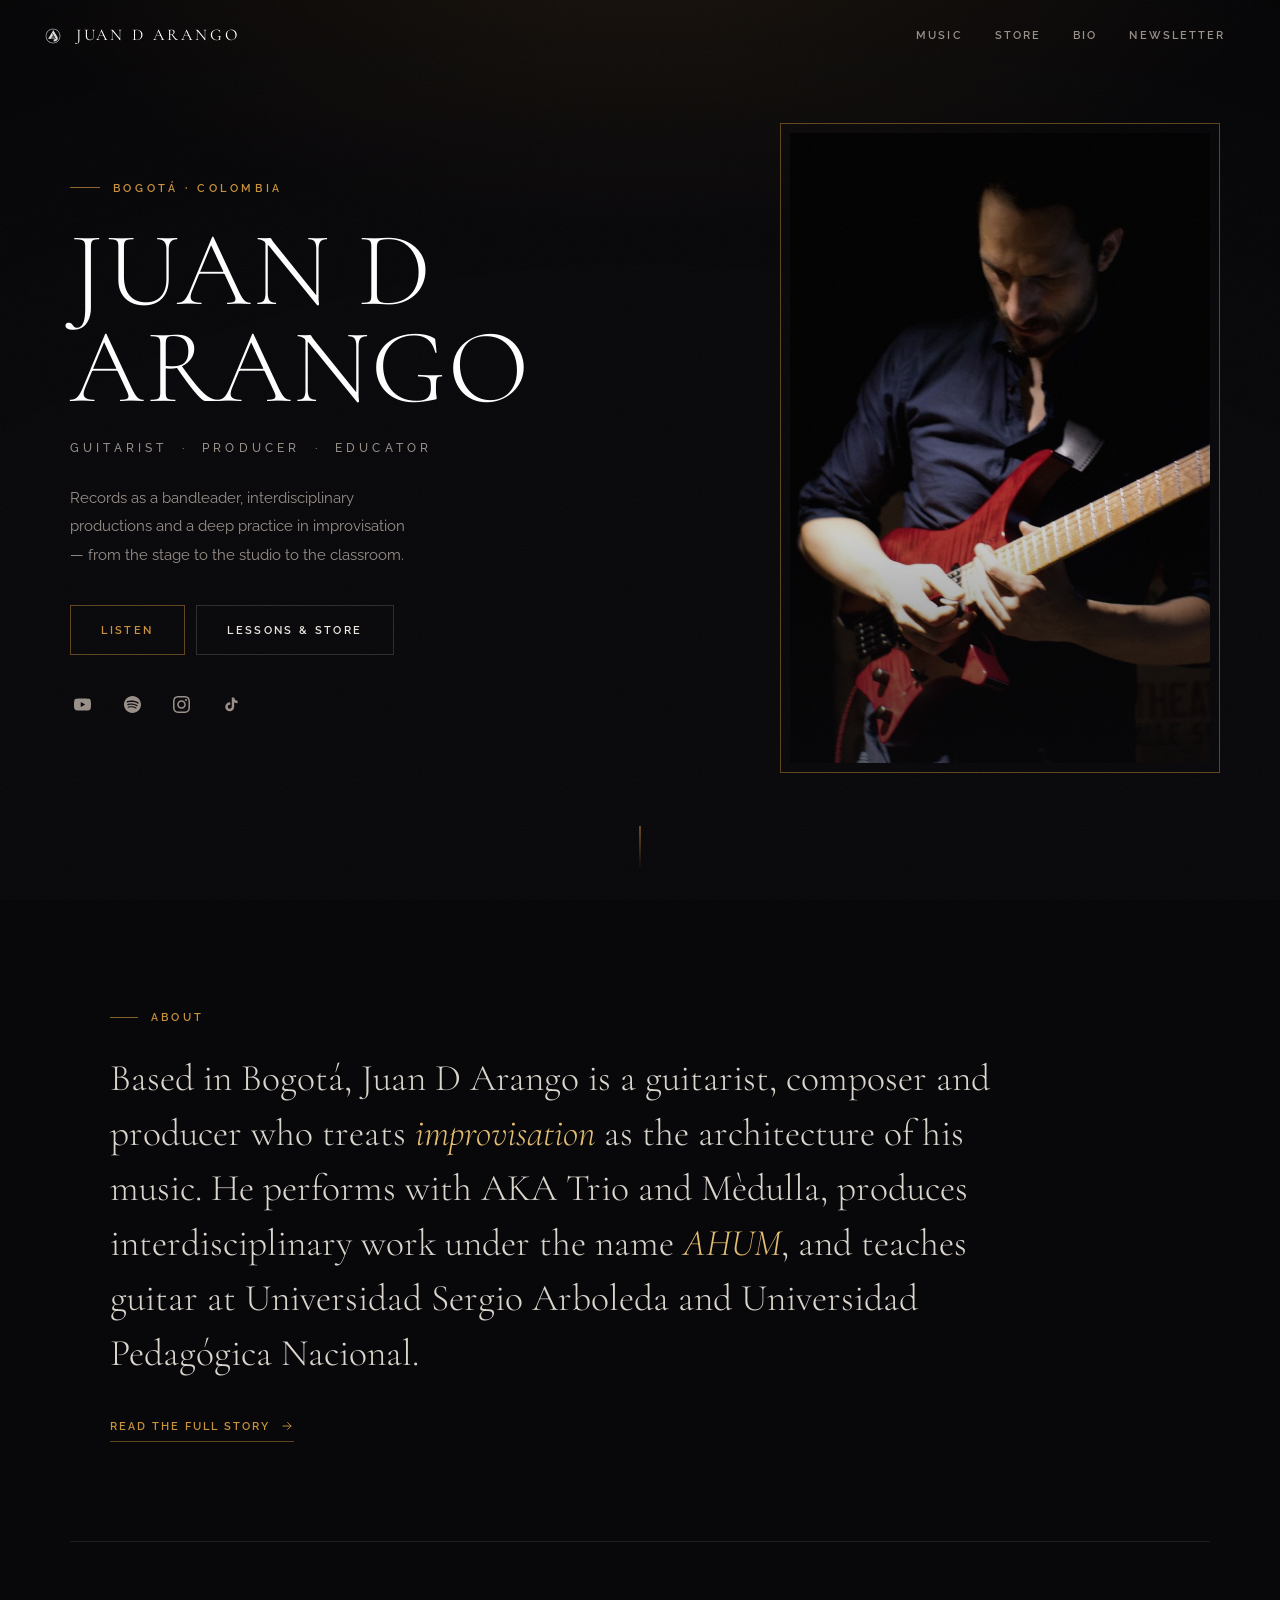
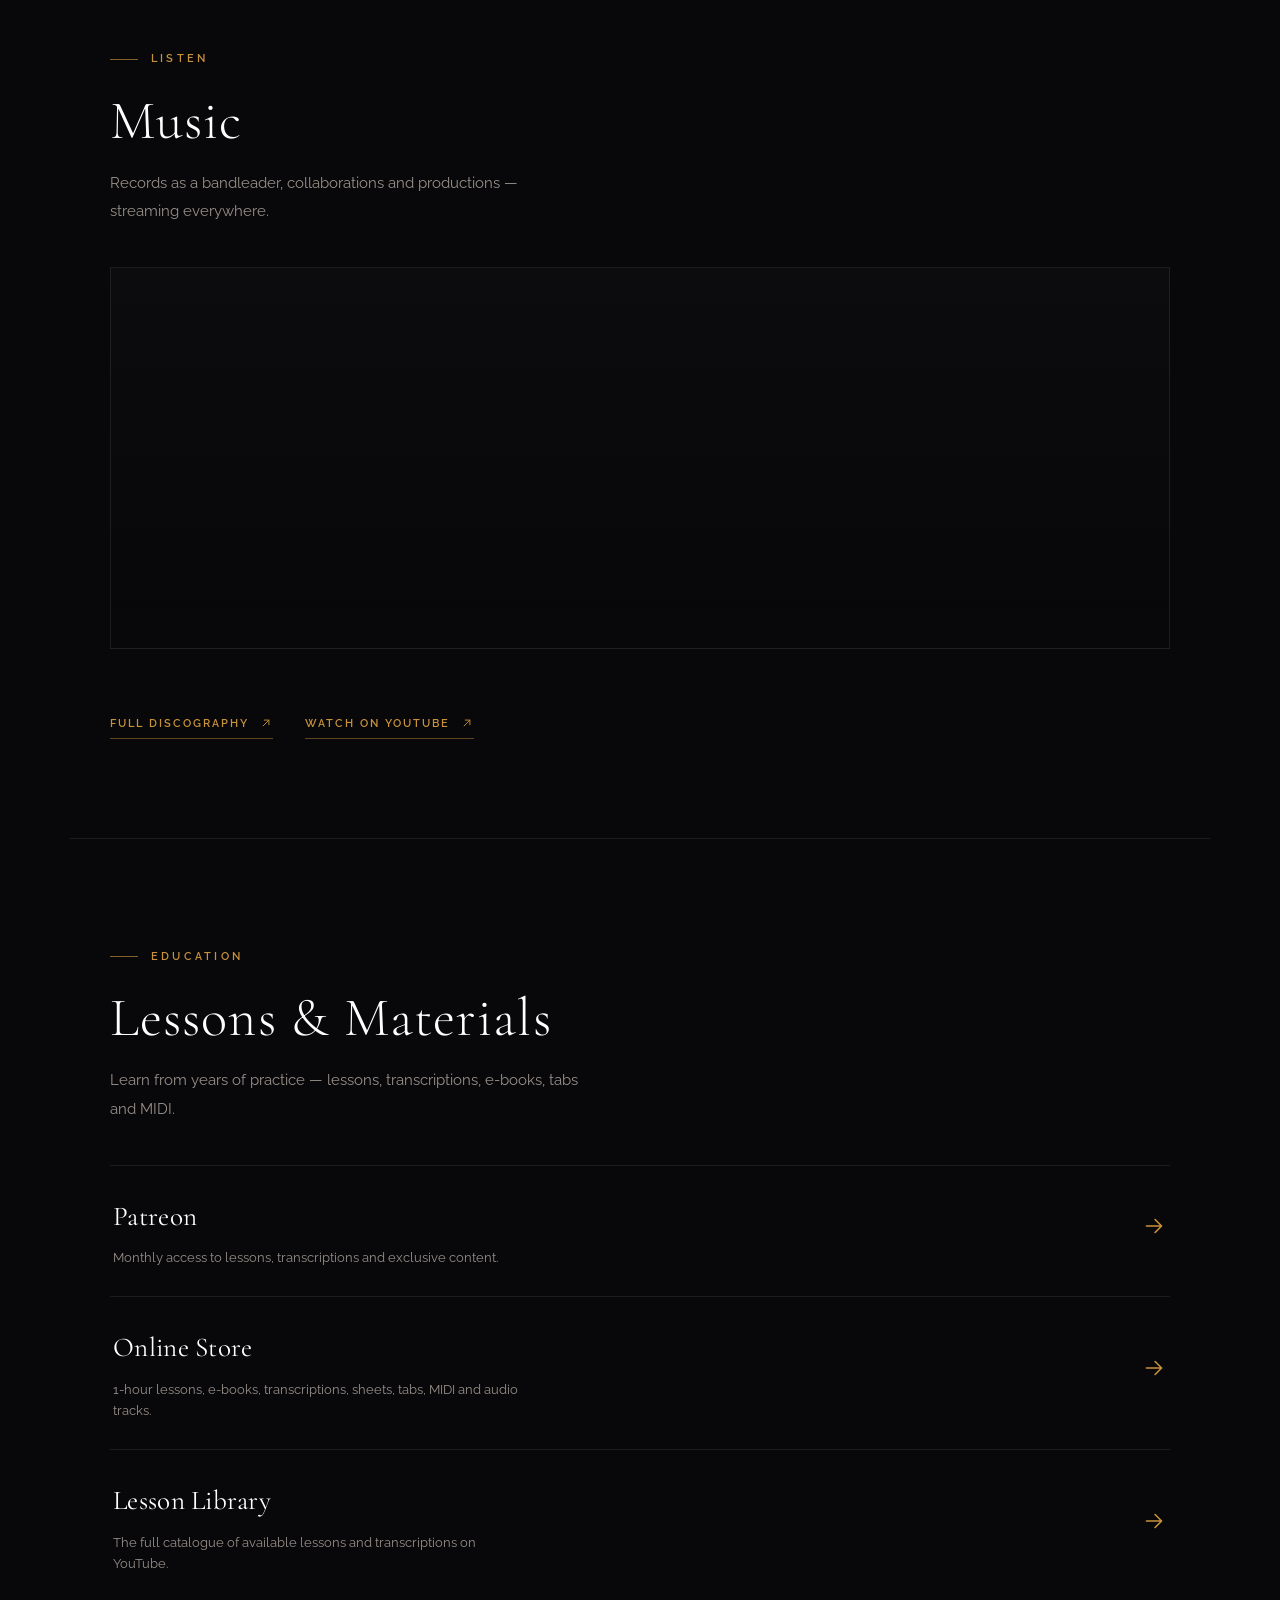
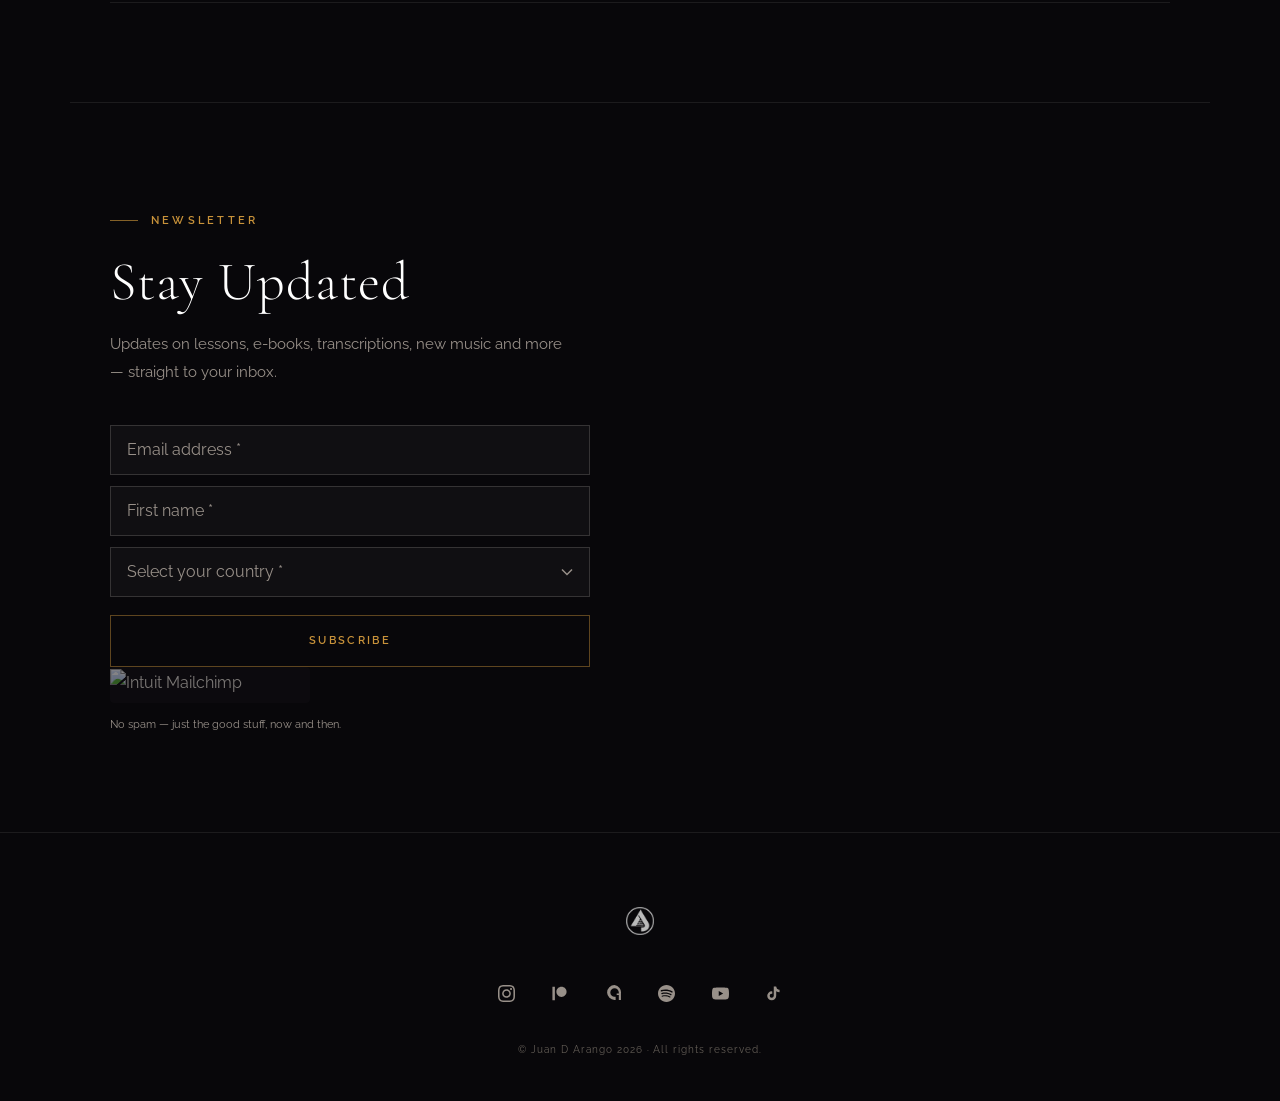
==== commit 322c188d: "Add files via upload" ====
--- a/index.html
+++ b/index.html
@@ -164,7 +164,7 @@
 
   /* hero media (framed portrait) */
   .hero-media { position: relative; width: min(420px, 80vw); aspect-ratio: 600 / 900; justify-self: end; }
-  .hero-frame { position: absolute; top: 18px; left: 18px; right: -18px; bottom: -18px; border: 1px solid var(--gold-soft); }
+  .hero-frame { position: absolute; inset: -10px; border: 1px solid var(--gold-soft); pointer-events: none; }
   .hero-media__img { position: relative; width: 100%; height: 100%; overflow: hidden; }
   .hero-media__img img {
     width: 100%; height: 100%; object-fit: cover; object-position: center 12%;
@@ -395,7 +395,6 @@
   </div>
 
   <a class="hero-scroll" href="#about" aria-label="Scroll down">
-    <span>Scroll</span>
     <span class="l" aria-hidden="true"></span>
   </a>
 </section>
@@ -424,7 +423,7 @@
 
   <div class="player reveal">
     <iframe title="Juan D Arango on Spotify" style="border-radius:8px"
-      src="https://open.spotify.com/embed/artist/7cBUWzZg1YbrCXO0m0YnQh?utm_source=generator&amp;theme=0"
+      src="https://open.spotify.com/embed/artist/3FOUowbCdFz2VsL94kbZsJ?utm_source=generator&amp;theme=0"
       width="100%" height="352" frameborder="0" loading="lazy"
       allow="autoplay; clipboard-write; encrypted-media; fullscreen; picture-in-picture"></iframe>
   </div>
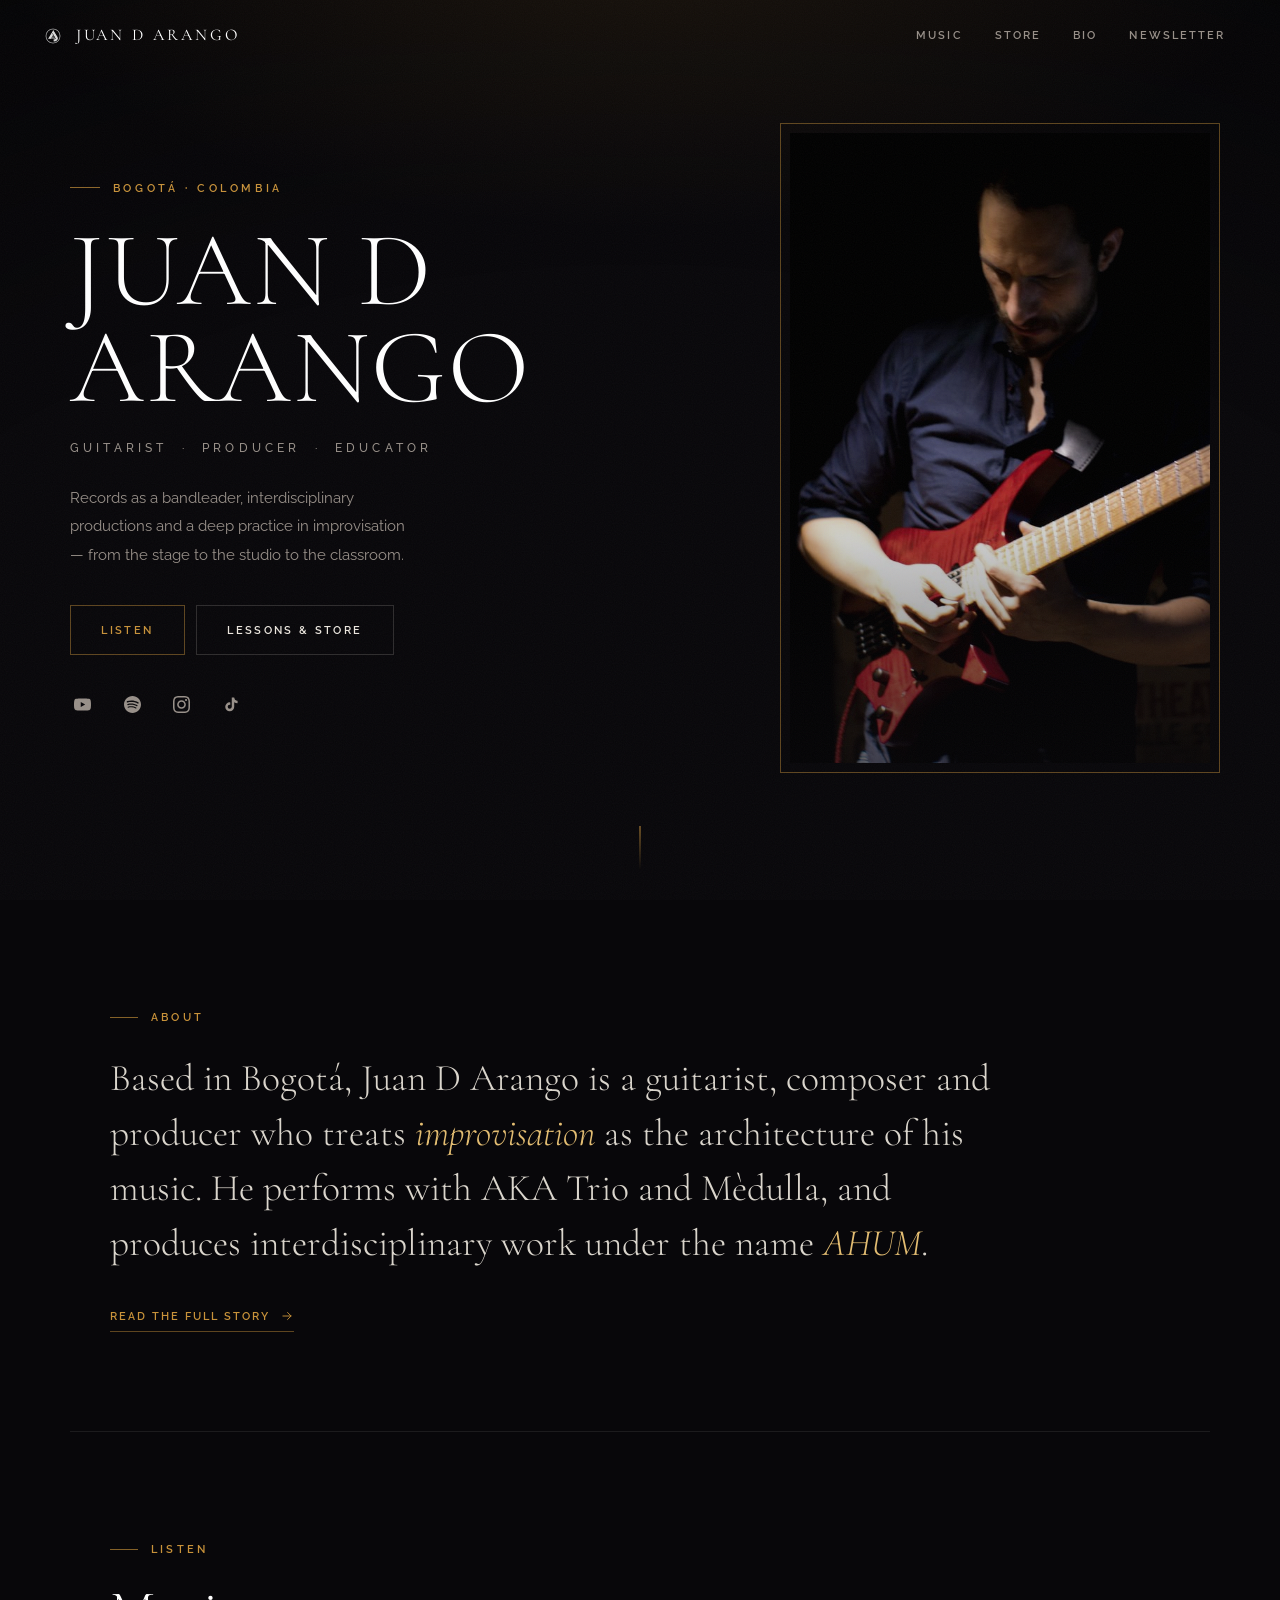
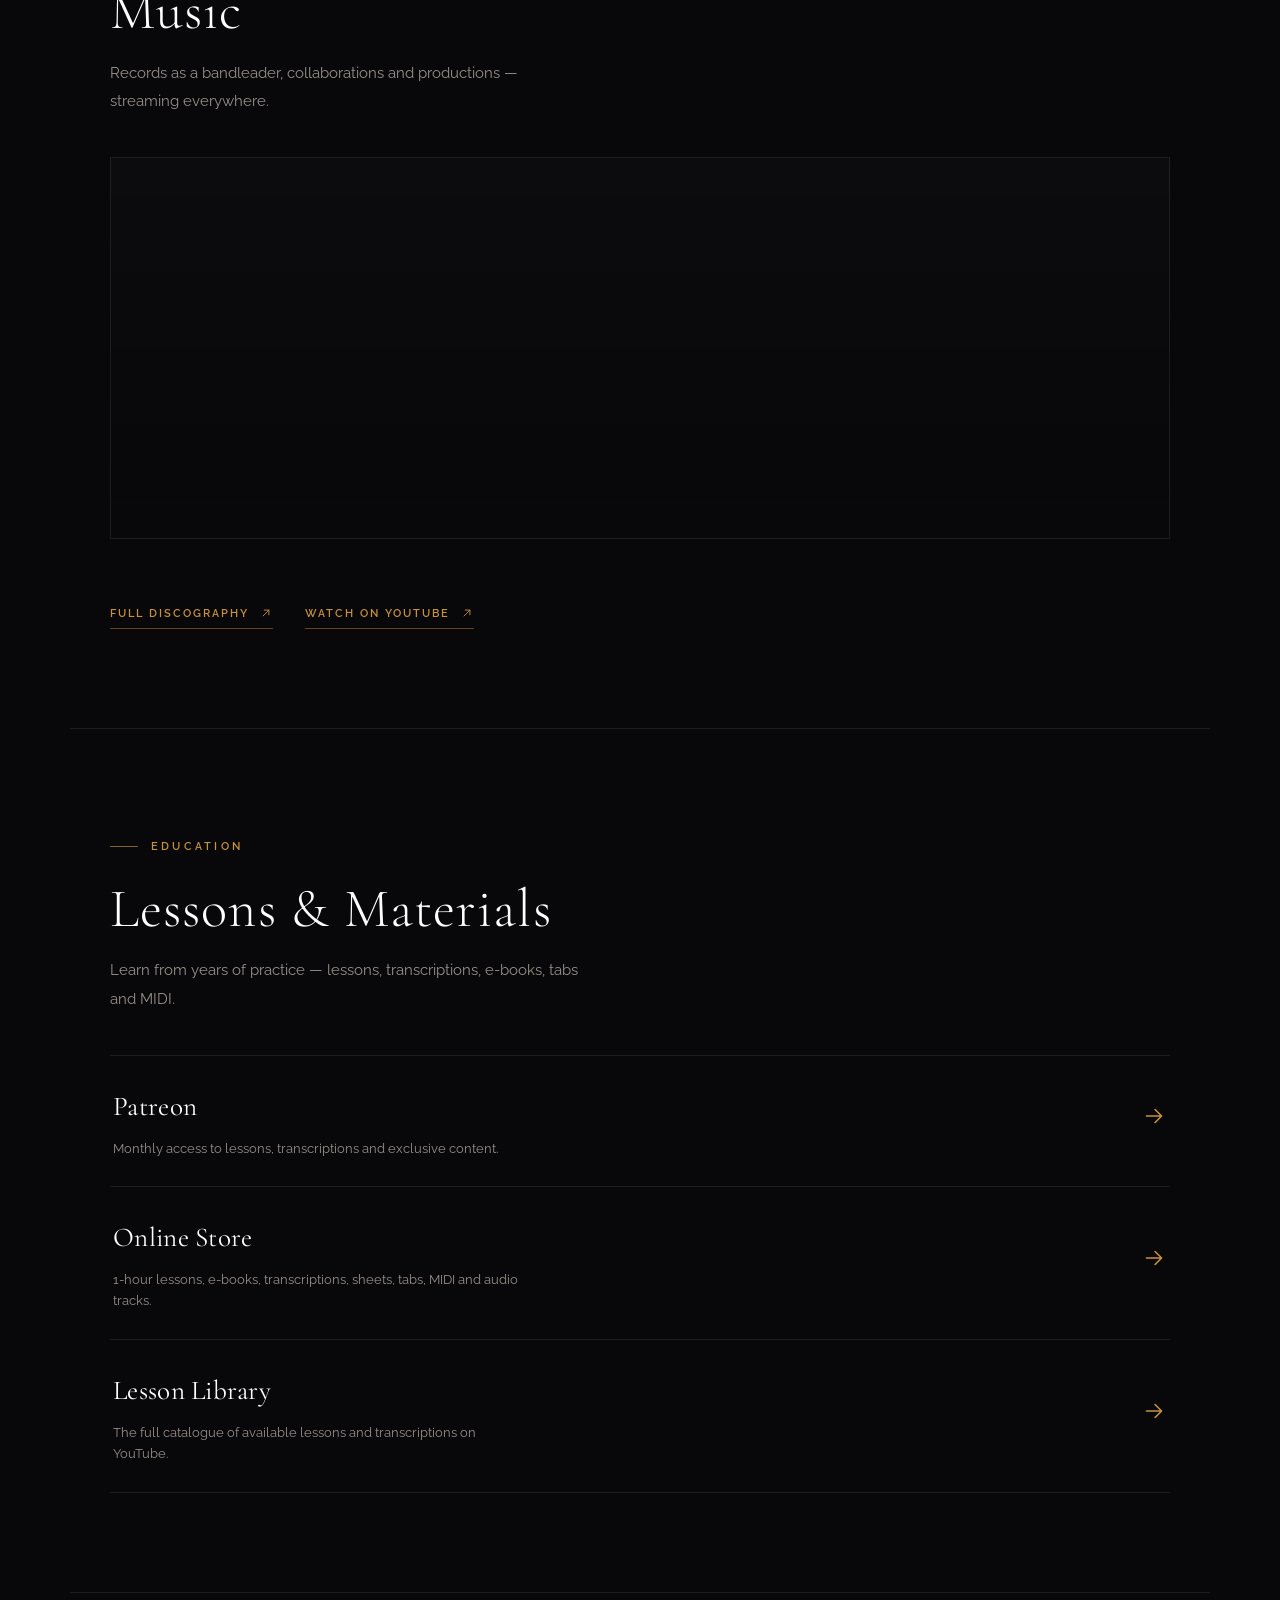
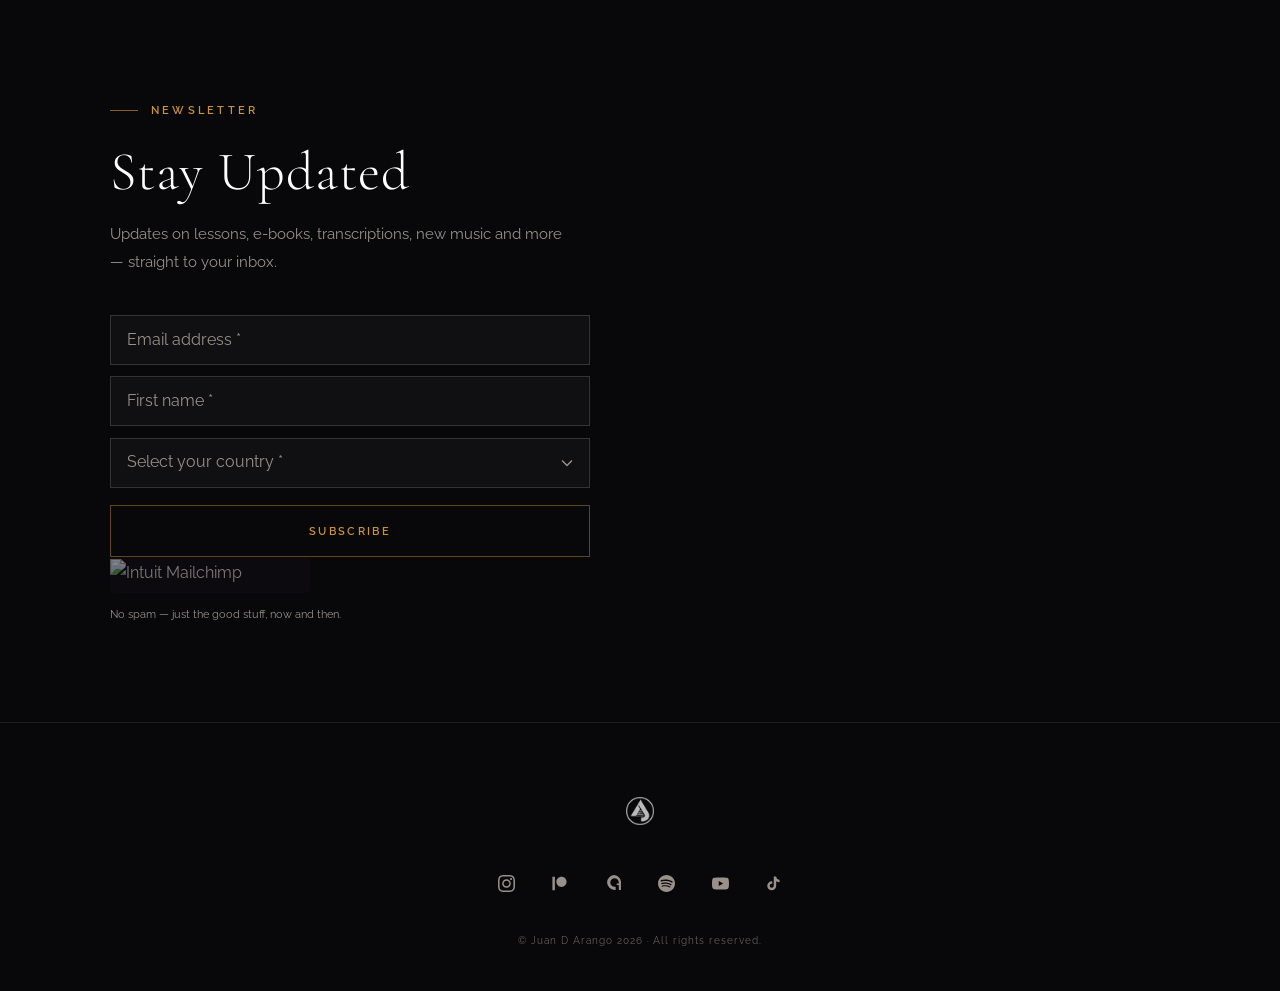
==== commit 1cffd261: "Add files via upload" ====
--- a/index.html
+++ b/index.html
@@ -405,9 +405,8 @@
   <p class="statement reveal">
     Based in Bogotá, Juan D Arango is a guitarist, composer and producer who treats
     <span class="gild">improvisation</span> as the architecture of his music. He performs with
-    AKA&nbsp;Trio and Mèdulla, produces interdisciplinary work under the name
-    <span class="gild">AHUM</span>, and teaches guitar at Universidad Sergio Arboleda and
-    Universidad Pedagógica Nacional.
+    AKA&nbsp;Trio and Mèdulla, and produces interdisciplinary work under the name
+    <span class="gild">AHUM</span>.
   </p>
   <a class="link-arrow reveal" href="bio.html">
     Read the full story
